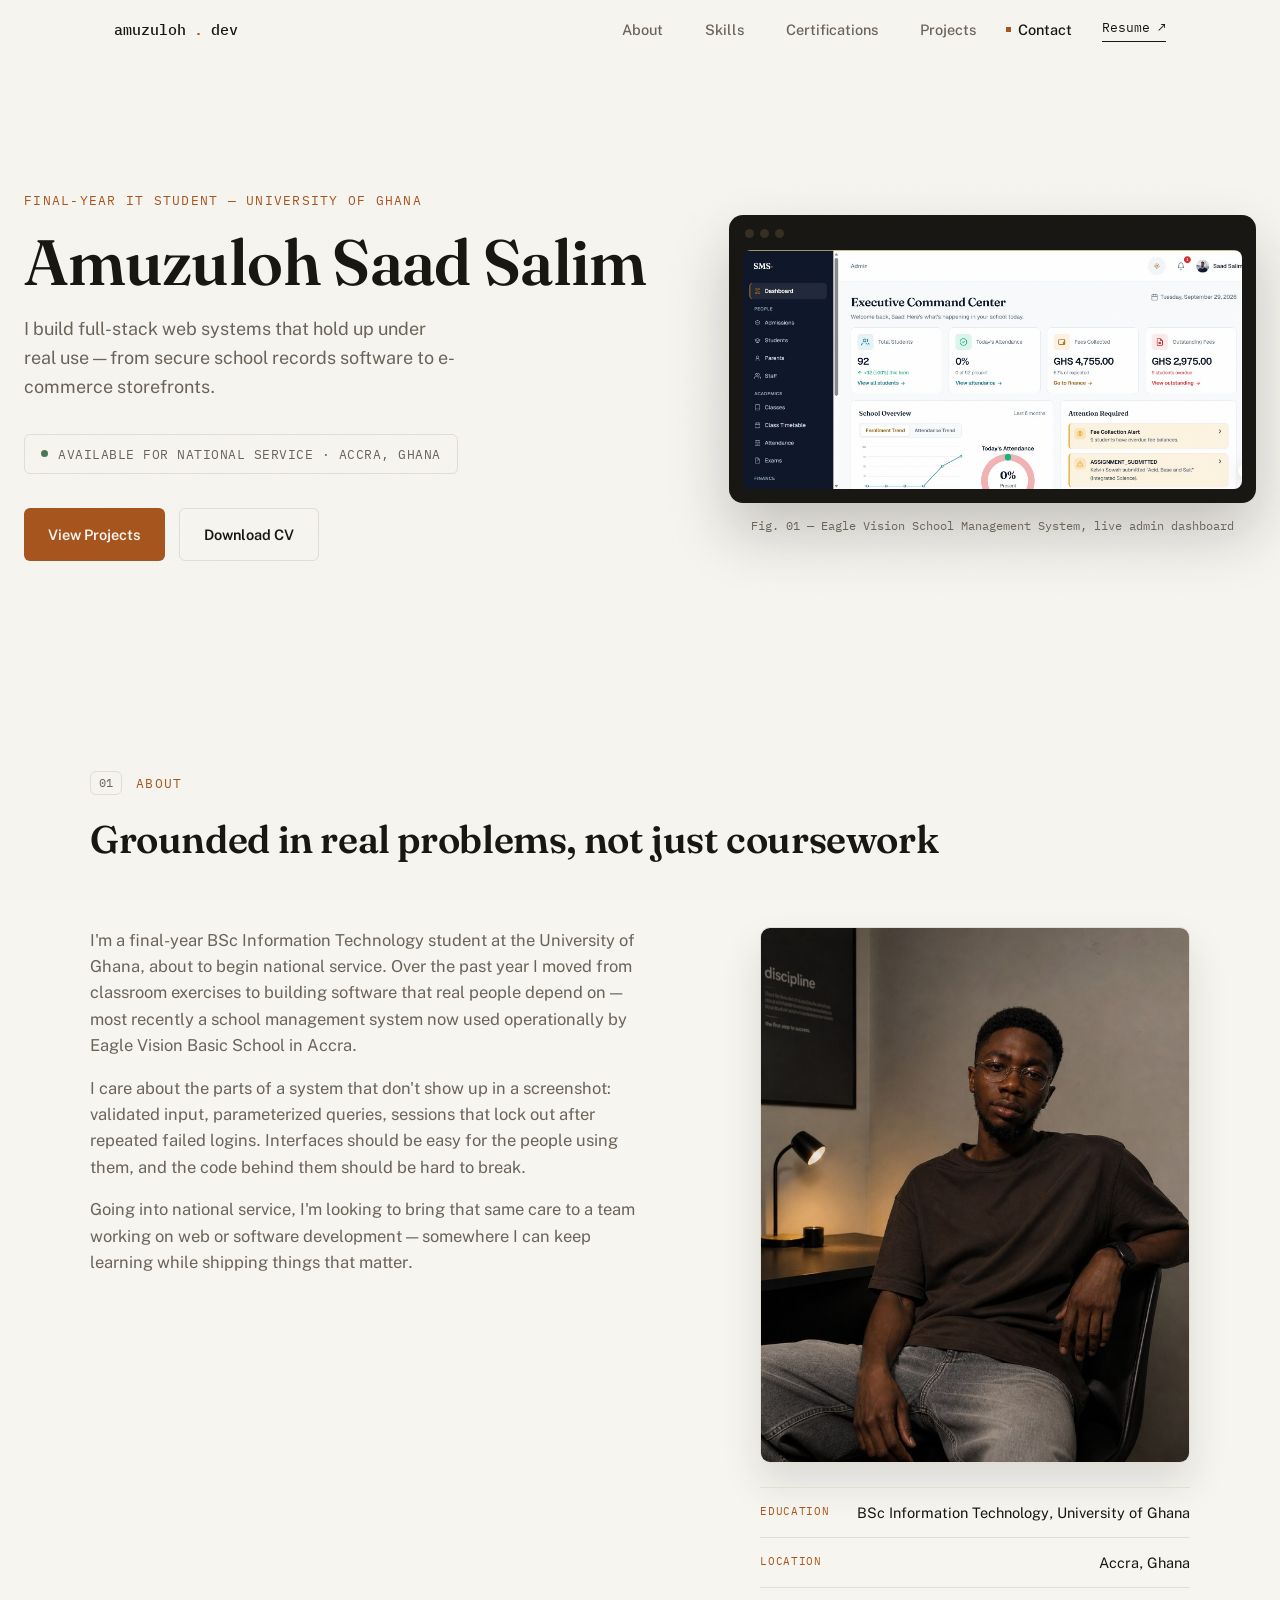
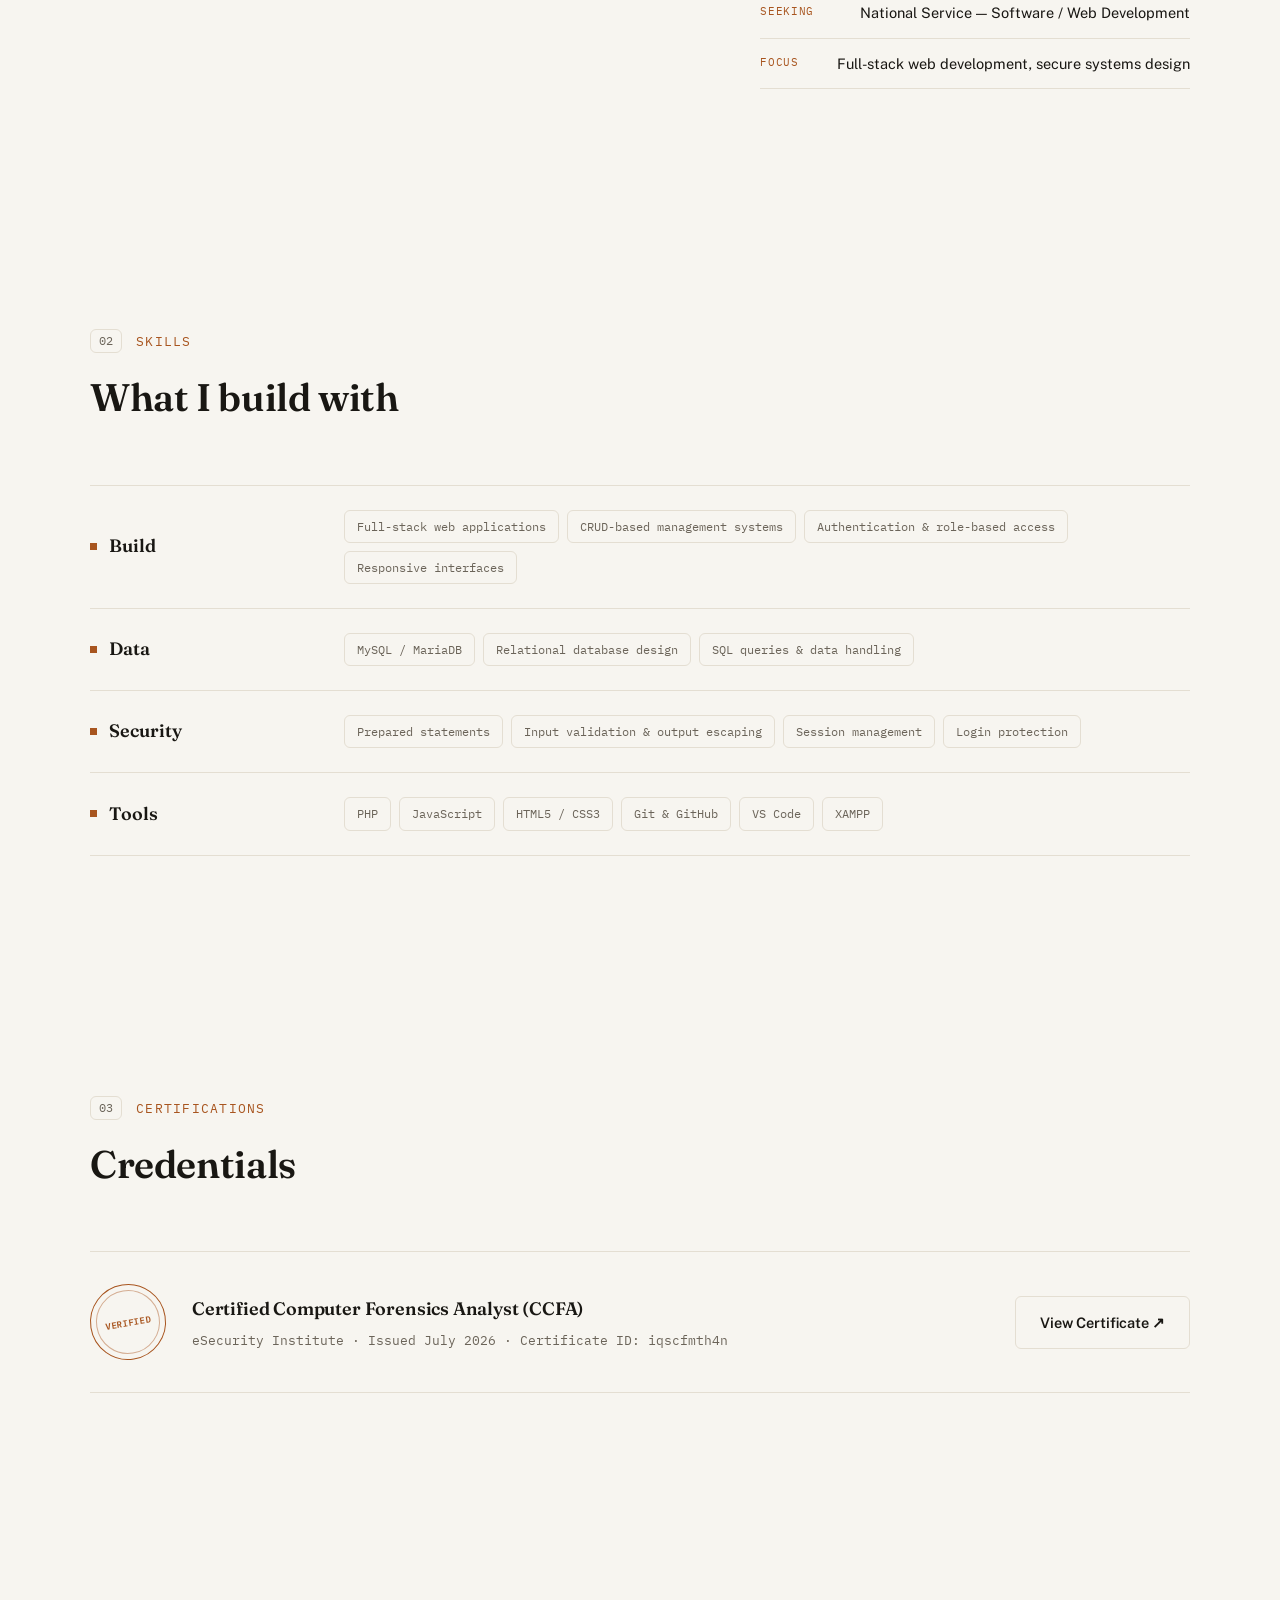
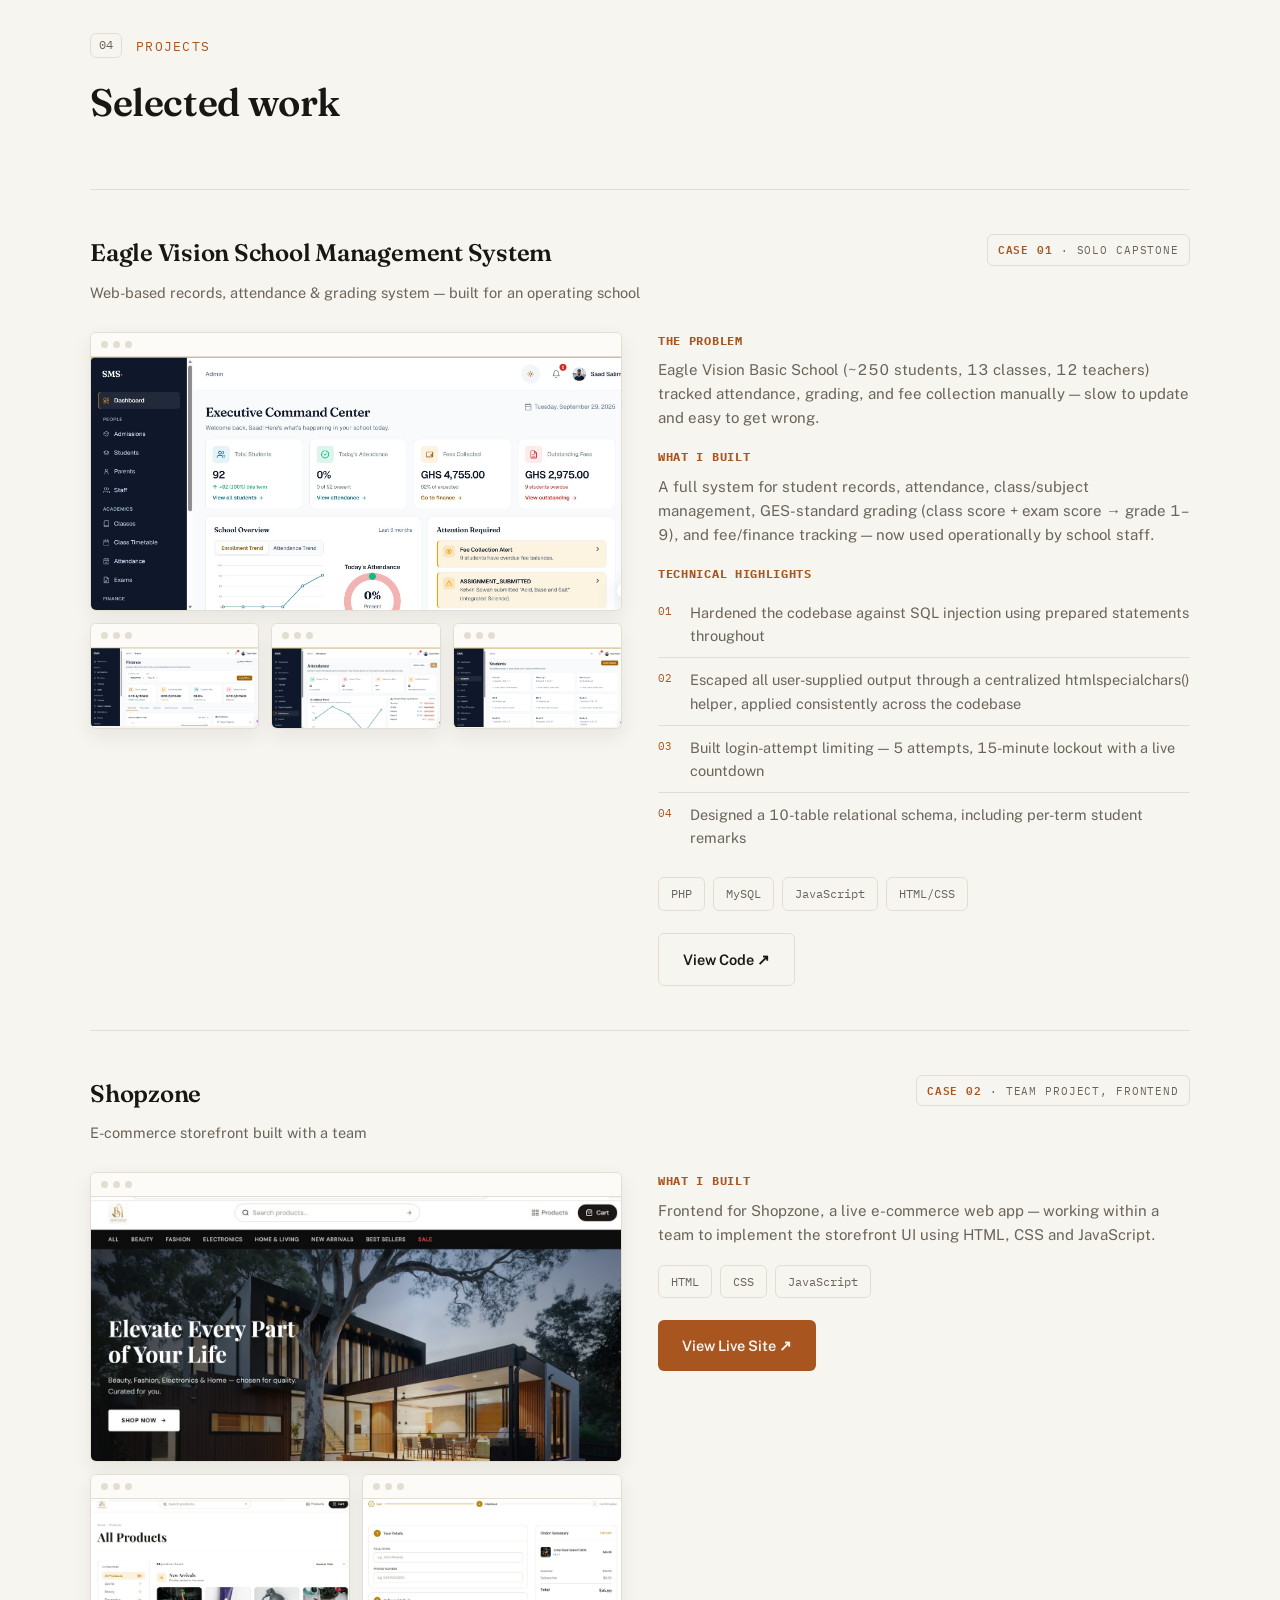
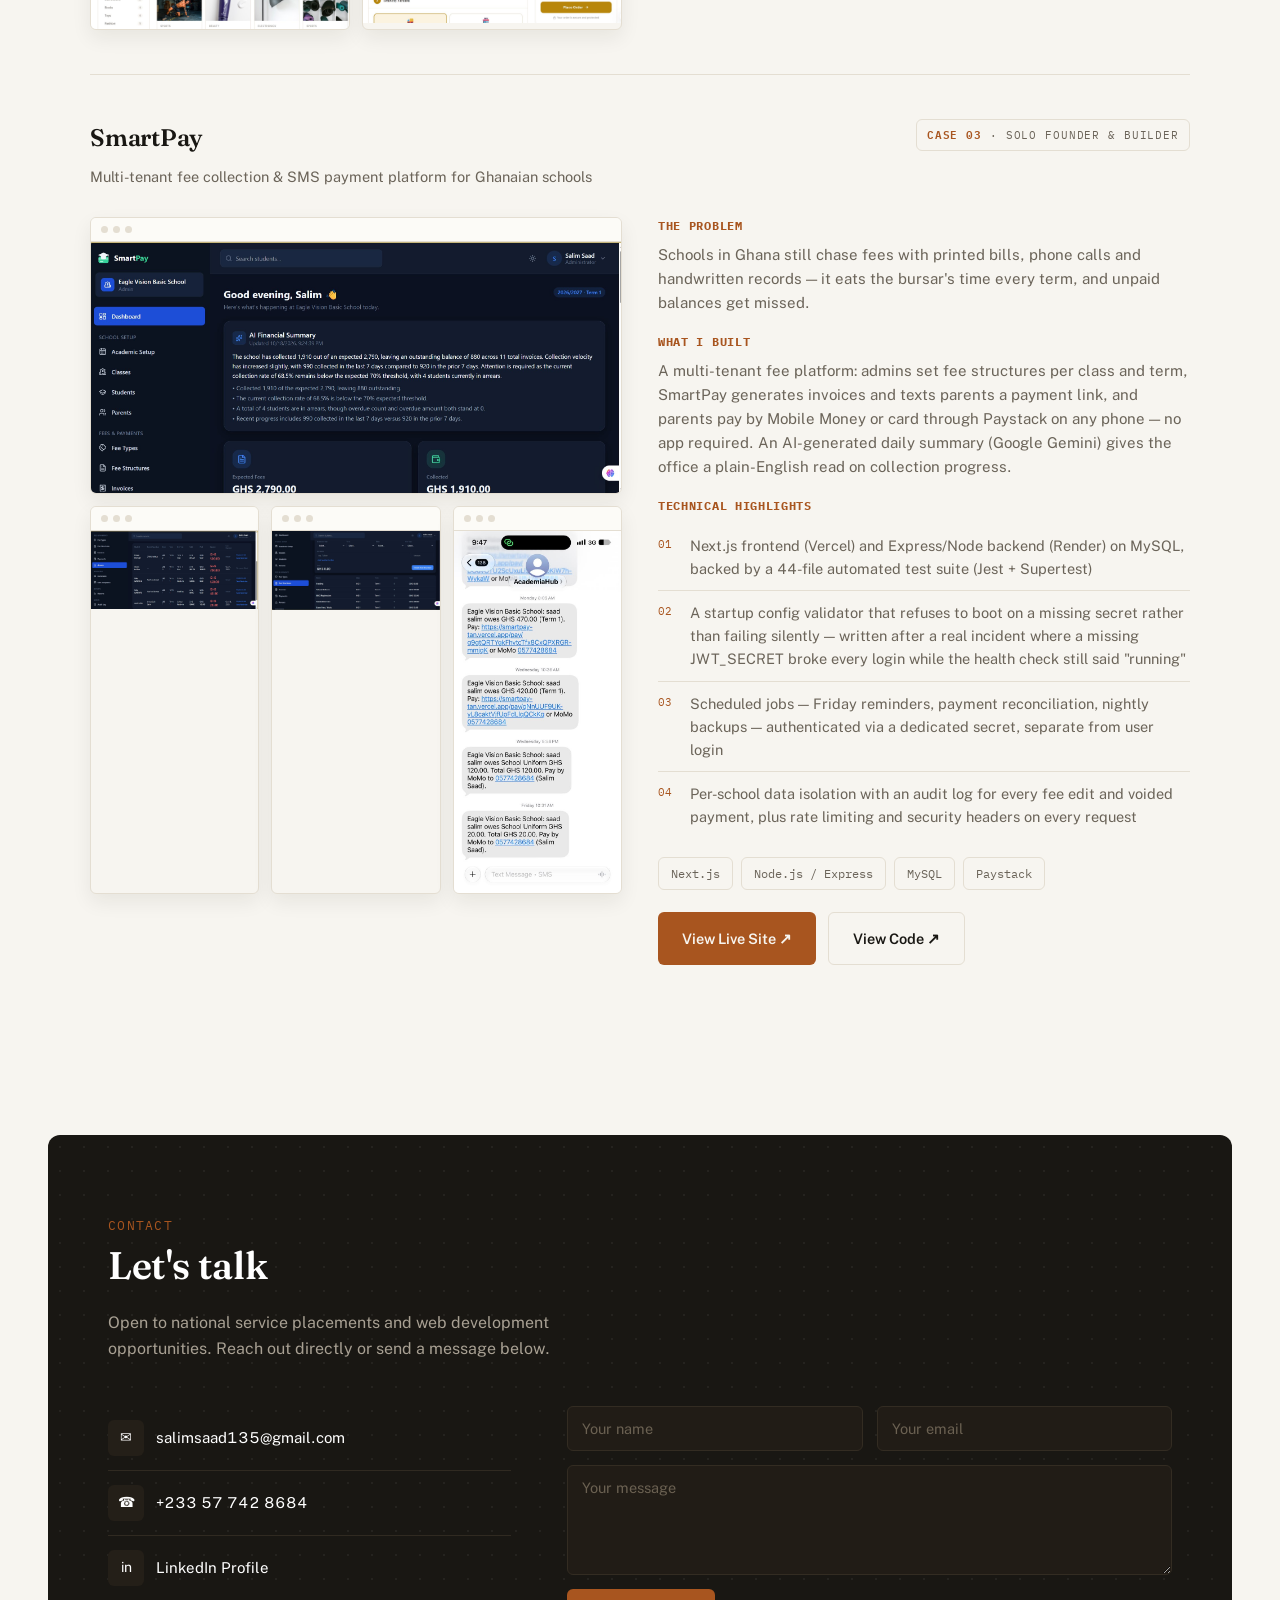
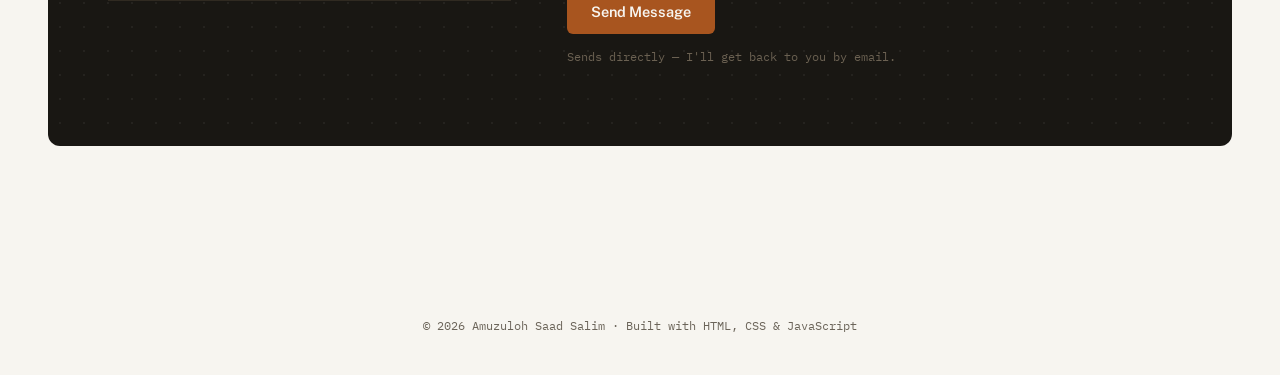
==== index.html @ 41895a4f "Add SmartPay as Case 03 A third case study for the multi-tenant school fee/SMS payment platform. Eve" ====
<!DOCTYPE html>
<html lang="en">
<head>
<!--
  CAREER STATUS COPY — search this file for "UPDATE-STATUS" (7 spots)
  to find everywhere that needs to change when:
    - A National Service placement is secured (update "Seeking" + status bar)
    - You graduate (replace "Final-Year IT Student" with current status)
  Each marked line is plain text, not templated — this is a flat static
  HTML file with no build step, so updates are a manual find-and-replace.
-->
<meta charset="UTF-8">
<meta name="viewport" content="width=device-width, initial-scale=1.0">
<title>Amuzuloh Saad Salim — Web Developer</title>
<!-- UPDATE-STATUS 1/7 -->
<meta name="description" content="Portfolio of Amuzuloh Saad Salim, final-year BSc Information Technology student at the University of Ghana. Full-stack developer specializing in secure, practical web systems.">

<meta property="og:type" content="website">
<meta property="og:title" content="Amuzuloh Saad Salim — Web Developer">
<!-- UPDATE-STATUS 2/7 -->
<meta property="og:description" content="Portfolio of Amuzuloh Saad Salim, final-year BSc Information Technology student at the University of Ghana. Full-stack developer specializing in secure, practical web systems.">
<meta property="og:image" content="assets/sms_dashboard.jpg">
<meta name="twitter:card" content="summary_large_image">
<meta name="twitter:title" content="Amuzuloh Saad Salim — Web Developer">
<!-- UPDATE-STATUS 3/7 -->
<meta name="twitter:description" content="Portfolio of Amuzuloh Saad Salim, final-year BSc Information Technology student at the University of Ghana.">
<meta name="twitter:image" content="assets/sms_dashboard.jpg">

<link rel="icon" type="image/svg+xml" href="data:image/svg+xml,%3Csvg xmlns='http://www.w3.org/2000/svg' viewBox='0 0 64 64'%3E%3Crect width='64' height='64' rx='14' fill='%23191713'/%3E%3Ctext x='32' y='43' font-family='Georgia,serif' font-size='30' fill='%23A8551F' text-anchor='middle'%3EA%3C/text%3E%3C/svg%3E">

<link rel="preconnect" href="https://fonts.googleapis.com">
<link rel="preconnect" href="https://fonts.gstatic.com" crossorigin>
<link href="https://fonts.googleapis.com/css2?family=Fraunces:opsz,wght@9..144,400;9..144,500;9..144,600;9..144,700&family=Public+Sans:wght@400;500;600;700&family=IBM+Plex+Mono:wght@400;500;600&display=swap" rel="stylesheet">
<style>
  :root{
    --ink:#191713;
    --ink-soft:#6B6459;
    --paper:#F7F5F0;
    --paper-raised:#FCFBF7;
    --line:#E4DED2;
    --accent:#A8551F;
    --accent-rgb:168,85,31;
    --accent-tint:#F1E4D6;
    --status:#4A7856;
    --status-rgb:74,120,86;
    --shadow-rgb:25,23,19;
    --radius:10px;
    --radius-sm:6px;
    --ease:cubic-bezier(0.16, 1, 0.3, 1);
    --display: 'Fraunces', serif;
    --body: 'Public Sans', sans-serif;
    --mono: 'IBM Plex Mono', monospace;
  }

  *{box-sizing:border-box; margin:0; padding:0;}
  html{scroll-behavior:smooth;}
  body{
    font-family:var(--body);
    color:var(--ink);
    background:var(--paper);
    line-height:1.6;
    -webkit-font-smoothing:antialiased;
    position:relative;
    font-variant-numeric:tabular-nums;
  }
  body::before{
    content:"";
    position:fixed; inset:0; z-index:2000; pointer-events:none;
    opacity:0.035; mix-blend-mode:multiply;
    background-image:url("data:image/svg+xml,%3Csvg xmlns='http://www.w3.org/2000/svg' width='120' height='120'%3E%3Cfilter id='n'%3E%3CfeTurbulence type='fractalNoise' baseFrequency='0.9' numOctaves='2' stitchTiles='stitch'/%3E%3C/filter%3E%3Crect width='100%25' height='100%25' filter='url(%23n)'/%3E%3C/svg%3E");
  }
  a{color:inherit; text-decoration:none;}
  img{max-width:100%; display:block;}
  ul{list-style:none;}
  section{padding:110px 24px 130px;}
  #contact{padding-top:40px;}
  .wrap{max-width:1100px; margin:0 auto;}

  .sr-only{
    position:absolute; width:1px; height:1px; padding:0; margin:-1px;
    overflow:hidden; clip:rect(0,0,0,0); white-space:nowrap; border:0;
  }

  .skip-link{
    position:fixed; top:-60px; left:16px; z-index:3000;
    background:var(--ink); color:var(--paper); padding:10px 16px; border-radius:var(--radius-sm);
    font-family:var(--mono); font-size:13px; transition:top .25s var(--ease);
  }
  .skip-link:focus{ top:16px; }

  .scroll-progress{
    position:fixed; top:0; left:0; height:2px; width:0%;
    background:var(--accent);
    z-index:1000; transition:width .1s linear;
  }
  .eyebrow{
    font-family:var(--mono);
    font-size:12.5px;
    letter-spacing:0.1em;
    text-transform:uppercase;
    color:var(--accent);
    display:flex;
    align-items:center;
    gap:8px;
  }
  h1,h2,h3{font-family:var(--display); font-weight:600; letter-spacing:-0.01em;}
  :focus-visible{outline:2px solid var(--accent); outline-offset:3px;}

  /* NAV */
  header{
    position:fixed; top:0; left:0; right:0; z-index:100;
    background:rgba(247,245,240,0.86);
    backdrop-filter:blur(10px);
    border-bottom:1px solid transparent;
    transition:border-color .3s var(--ease), box-shadow .3s var(--ease);
  }
  header.scrolled{ border-bottom-color:var(--line); box-shadow:0 1px 0 rgba(var(--shadow-rgb),0.03); }
  nav{
    max-width:1100px; margin:0 auto; padding:18px 24px;
    display:flex; align-items:center; justify-content:space-between;
  }
  .logo{
    font-family:var(--mono); font-weight:500; font-size:15px;
    display:flex; align-items:center; gap:8px;
  }
  .logo span{color:var(--accent);}
  .nav-links{display:flex; gap:30px; align-items:center;}
  .nav-links a:not(.nav-cv){
    position:relative;
    display:inline-flex; align-items:center; gap:7px;
    font-size:14.5px; color:var(--ink-soft); font-weight:500;
    transition:color .25s var(--ease);
  }
  .nav-links a:not(.nav-cv)::before{
    content:""; width:5px; height:5px; flex-shrink:0;
    background:var(--accent);
    opacity:0; transform:scale(.4);
    transition:opacity .25s var(--ease), transform .25s var(--ease);
  }
  .nav-links a:not(.nav-cv):hover{color:var(--ink);}
  .nav-links a.active{ color:var(--ink); }
  .nav-links a.active::before{ opacity:1; transform:scale(1); }
  .nav-cv{
    font-family:var(--mono); font-size:13px; color:var(--ink);
    display:inline-flex; align-items:center; gap:6px;
    border-bottom:1px solid var(--ink); padding-bottom:2px;
    transition:color .25s var(--ease), border-color .25s var(--ease), transform .25s var(--ease);
  }
  .nav-cv:hover{ color:var(--accent); border-color:var(--accent); transform:translateX(2px); }
  .nav-toggle{display:none; flex-direction:column; gap:5px; background:none; border:none; cursor:pointer; padding:4px;}
  .nav-toggle span{width:22px; height:2px; background:var(--ink); display:block; transition:transform .3s var(--ease), opacity .3s var(--ease);}
  .nav-toggle.open span:nth-child(1){ transform:translateY(7px) rotate(45deg); }
  .nav-toggle.open span:nth-child(2){ opacity:0; }
  .nav-toggle.open span:nth-child(3){ transform:translateY(-7px) rotate(-45deg); }

  /* HERO */
  .hero{
    padding:190px 24px 100px;
    display:grid; grid-template-columns:1.1fr 0.9fr; gap:60px; align-items:center;
    position:relative;
  }
  .hero h1{
    font-size:clamp(2.6rem, 5vw, 4rem);
    line-height:1.05;
    margin:18px 0 20px;
    text-wrap:balance;
  }
  .hero .tagline{
    font-size:18px; color:var(--ink-soft); max-width:480px; margin-bottom:32px;
    text-wrap:pretty;
  }
  .status-bar{
    font-family:var(--mono); font-size:12.5px; text-transform:uppercase; letter-spacing:0.04em;
    display:inline-flex; align-items:center; gap:10px;
    color:var(--ink-soft);
    background:transparent;
    border:1px solid var(--line);
    padding:9px 16px; border-radius:var(--radius-sm);
    margin-bottom:34px;
    transition:border-color .3s var(--ease);
  }
  .status-bar:hover{ border-color:var(--status); }
  .dot{
    width:7px; height:7px; border-radius:50%; background:var(--status);
    box-shadow:0 0 0 0 rgba(var(--status-rgb),0.5);
    animation:pulse 2s infinite;
  }
  @keyframes pulse{
    0%{box-shadow:0 0 0 0 rgba(var(--status-rgb),0.45);}
    70%{box-shadow:0 0 0 8px rgba(var(--status-rgb),0);}
    100%{box-shadow:0 0 0 0 rgba(var(--status-rgb),0);}
  }
  .cta-row{display:flex; gap:14px; flex-wrap:wrap;}
  .btn{
    font-family:var(--body); font-weight:600; font-size:14.5px;
    padding:14px 24px; border-radius:var(--radius-sm); display:inline-flex; align-items:center; gap:8px;
    transition:transform .3s var(--ease), box-shadow .3s var(--ease), background .3s var(--ease), border-color .3s var(--ease), color .3s var(--ease);
    cursor:pointer; border:none;
    position:relative; overflow:hidden;
  }
  .btn::before{
    content:""; position:absolute; inset:0; border-radius:inherit;
    background:linear-gradient(115deg, transparent 30%, rgba(255,255,255,0.16) 50%, transparent 70%);
    transform:translateX(-120%); transition:transform .6s var(--ease);
    pointer-events:none;
  }
  .btn:hover::before{ transform:translateX(120%); }
  .btn:active{ transform:translateY(0) scale(0.97) !important; }
  .btn-primary{ background:var(--accent); color:var(--paper); }
  .btn-primary:hover{ transform:translateY(-2px); box-shadow:0 14px 28px rgba(var(--accent-rgb),0.28); }
  .btn-ghost{ background:transparent; color:var(--ink); border:1px solid var(--line); }
  .btn-ghost:hover{ transform:translateY(-2px); border-color:var(--ink); box-shadow:0 10px 22px rgba(var(--shadow-rgb),0.10); }

  /* Dashboard mockup (signature element) */
  .mock-card{
    background:var(--ink); border-radius:14px; padding:14px;
    box-shadow:0 30px 60px rgba(var(--shadow-rgb),0.22);
    transition:transform .5s var(--ease), box-shadow .5s var(--ease);
  }
  .mock-card:hover{ transform:translateY(-4px); box-shadow:0 40px 70px rgba(var(--shadow-rgb),0.28); }
  .mock-topbar{ display:flex; gap:6px; margin-bottom:12px; padding-left:2px; }
  .mock-dot{ width:9px; height:9px; border-radius:50%; background:#372E24; }
  .hero-shot{ border-radius:8px; width:100%; display:block; }
  .mock-body{ display:grid; grid-template-columns:70px 1fr; gap:12px; }
  .mock-side{ background:#231E18; border-radius:8px; padding:10px 8px; display:flex; flex-direction:column; gap:10px; }
  .mock-side .bar{ height:6px; border-radius:4px; background:#332B22; }
  .mock-side .bar.active{ background:var(--accent); }
  .mock-main{ display:flex; flex-direction:column; gap:8px; }
  .mock-row{
    background:#231E18; border-radius:6px; padding:10px 12px;
    display:flex; justify-content:space-between; align-items:center;
  }
  .mock-row .label{ height:6px; width:60%; background:#332B22; border-radius:4px; }
  .mock-row .grade{
    font-family:var(--mono); font-size:11px; color:var(--status); font-weight:500;
  }
  .mock-stats{ display:grid; grid-template-columns:1fr 1fr 1fr; gap:8px; margin-top:8px; }
  .mock-stat{ background:#231E18; border-radius:6px; padding:10px; }
  .mock-stat .num{ font-family:var(--mono); color:#fff; font-size:15px; font-weight:500; }
  .mock-stat .cap{ font-family:var(--mono); color:#6B6152; font-size:9.5px; margin-top:2px; }
  .mock-caption{
    font-family:var(--mono); font-size:11.5px; color:var(--ink-soft);
    text-align:center; margin-top:14px;
  }

  /* SECTION HEADERS */
  .sec-head{ margin-bottom:56px; }
  .sec-tag{ display:flex; align-items:center; gap:14px; margin-bottom:14px; }
  .sec-num{
    font-family:var(--mono); font-size:11.5px; color:var(--ink-soft);
    border:1px solid var(--line); border-radius:var(--radius-sm); padding:2px 8px;
  }
  .sec-head h2{ font-size:clamp(1.8rem,3vw,2.4rem); }

  /* ABOUT */
  .about-grid{ display:grid; grid-template-columns:1.3fr 0.9fr; gap:50px; }
  .about-grid p{ color:var(--ink-soft); font-size:16.5px; margin-bottom:16px; max-width:560px; }
  .about-photo{
    border-radius:var(--radius); overflow:hidden; margin-bottom:24px;
    border:1px solid var(--line); box-shadow:0 20px 40px rgba(var(--shadow-rgb),0.12);
    transition:box-shadow .4s var(--ease);
  }
  .about-photo:hover{ box-shadow:0 26px 52px rgba(var(--shadow-rgb),0.16); }
  .about-photo img{ width:100%; aspect-ratio:4/5; object-fit:cover; display:block; transition:transform .6s var(--ease); }
  .about-photo:hover img{ transform:scale(1.04); }
  .facts{ border-top:1px solid var(--line); --spot-color:rgba(var(--accent-rgb),0.35); }
  .fact{ display:flex; justify-content:space-between; gap:14px; padding:13px 0; border-bottom:1px solid var(--line); transition:padding-left .3s var(--ease); }
  .fact:hover{ padding-left:6px; }
  .fact-label{ font-family:var(--mono); font-size:11px; color:var(--accent); text-transform:uppercase; letter-spacing:.06em; flex-shrink:0; padding-top:2px;}
  .fact-value{ font-size:14.5px; color:var(--ink); text-align:right; }

  /* Spotlight hover glow (used on select surfaces) */
  .spotlight{ position:relative; isolation:isolate; --spot-color:rgba(var(--accent-rgb),0.4); }
  .spotlight::before{
    content:""; position:absolute; inset:0; border-radius:inherit; z-index:-1;
    padding:1px; opacity:0; transition:opacity .35s var(--ease);
    background:radial-gradient(220px circle at var(--mx,50%) var(--my,50%), var(--spot-color), transparent 70%);
    -webkit-mask:linear-gradient(#fff 0 0) content-box, linear-gradient(#fff 0 0);
    mask:linear-gradient(#fff 0 0) content-box, linear-gradient(#fff 0 0);
    -webkit-mask-composite:xor; mask-composite:exclude;
    pointer-events:none;
  }
  .spotlight:hover::before{ opacity:1; }

  /* SKILLS — ledger rows, not a 3-card grid */
  .ledger{ border-top:1px solid var(--line); }
  .ledger-row{
    display:grid; grid-template-columns:230px 1fr; gap:24px; align-items:center;
    padding:24px 0; border-bottom:1px solid var(--line);
  }
  .ledger-label{ font-family:var(--display); font-size:18px; font-weight:600; display:flex; align-items:center; gap:12px; }
  .ledger-mark{ width:7px; height:7px; background:var(--accent); flex-shrink:0; }
  .chip-row{ display:flex; flex-wrap:wrap; gap:8px; }
  .chip{
    font-family:var(--mono); font-size:12px; color:var(--ink-soft);
    border:1px solid var(--line); background:transparent;
    padding:6px 12px; border-radius:var(--radius-sm);
    transition:border-color .25s var(--ease), color .25s var(--ease);
  }
  .chip:hover{ border-color:var(--accent); color:var(--ink); }

  /* CERTIFICATIONS — stamped credential */
  .cert-card{
    border-top:1px solid var(--line); border-bottom:1px solid var(--line);
    padding:32px 0;
    display:flex; align-items:center; gap:26px; flex-wrap:wrap;
  }
  .stamp{
    width:76px; height:76px; border-radius:50%; flex-shrink:0;
    border:1.5px solid var(--accent); position:relative;
    display:flex; align-items:center; justify-content:center; text-align:center;
    transform:rotate(-9deg);
    transition:transform .4s var(--ease);
  }
  .cert-card:hover .stamp{ transform:rotate(-3deg) scale(1.04); }
  .stamp::before{ content:""; position:absolute; inset:5px; border:1px solid var(--accent); border-radius:50%; opacity:.45; }
  .stamp span{
    font-family:var(--mono); font-size:9px; font-weight:600; letter-spacing:.08em;
    text-transform:uppercase; color:var(--accent);
  }
  .cert-body{ flex:1; min-width:220px; }
  .cert-body h3{ font-size:18px; margin-bottom:6px; font-weight:600; }
  .cert-meta{ font-family:var(--mono); font-size:12.5px; color:var(--ink-soft); }

  /* PROJECTS — numbered case files */
  .project{
    border-top:1px solid var(--line);
    padding-top:44px; margin-top:44px;
  }
  .project:first-of-type{ margin-top:0; }
  .project-head{ display:flex; justify-content:space-between; align-items:flex-start; gap:20px; margin-bottom:28px; flex-wrap:wrap; }
  .case-tag{
    font-family:var(--mono); font-size:11px; text-transform:uppercase; letter-spacing:.08em;
    color:var(--ink-soft); border:1px solid var(--line); padding:5px 10px; border-radius:var(--radius-sm);
    white-space:nowrap;
  }
  .case-tag b{ color:var(--accent); font-weight:600; }
  .project h3{ font-size:24px; margin-bottom:8px; font-weight:600; }
  .project-sub{ color:var(--ink-soft); font-size:14.5px; }
  .project-layout{ display:grid; grid-template-columns:1fr 1fr; gap:36px; align-items:start; }
  .project-block{ margin-bottom:18px; }
  .project-block h4{
    font-family:var(--mono); font-size:11.5px; text-transform:uppercase; color:var(--accent);
    letter-spacing:.06em; margin-bottom:8px;
  }
  .project-block p{ color:var(--ink-soft); font-size:15px; }

  /* Findings log — replaces arrow bullet list */
  .findings{ display:flex; flex-direction:column; counter-reset:finding; }
  .findings li{
    counter-increment:finding;
    display:flex; gap:12px; padding:10px 0; border-bottom:1px solid var(--line);
    font-size:14.5px; color:var(--ink-soft); align-items:flex-start;
    transition:color .25s var(--ease), padding-left .25s var(--ease);
  }
  .findings li:last-child{ border-bottom:none; }
  .findings li::before{
    content:counter(finding, decimal-leading-zero);
    font-family:var(--mono); font-size:11px; color:var(--accent);
    flex-shrink:0; padding-top:2px; width:20px;
  }
  .findings li:hover{ color:var(--ink); padding-left:4px; }
  .project-links{ display:flex; gap:12px; margin-top:22px; flex-wrap:wrap; }

  /* Browser mockup frames for screenshots */
  .frame{
    background:var(--paper); border:1px solid var(--line); border-radius:var(--radius-sm); overflow:hidden;
    box-shadow:0 8px 20px rgba(var(--shadow-rgb),0.07);
    transition:box-shadow .35s var(--ease);
    position:relative;
  }
  .frame:hover{ box-shadow:0 14px 30px rgba(var(--shadow-rgb),0.12); }
  .frame-bar{
    background:var(--paper-raised); border-bottom:1px solid var(--line);
    padding:8px 10px; display:flex; gap:5px;
  }
  .frame-bar span{ width:7px; height:7px; border-radius:50%; background:var(--line); }
  .frame img{ width:100%; display:block; transition:transform .5s var(--ease); }
  .frame:hover img{ transform:scale(1.05); }
  .shot-gallery{ display:flex; flex-direction:column; gap:12px; }
  .shot-grid{ display:grid; grid-template-columns:repeat(3,1fr); gap:12px; }
  .shot-grid-2{ grid-template-columns:repeat(2,1fr); }

  /* CONTACT */
  .contact-sec{
    background:var(--ink); color:#fff; border-radius:12px; margin:0 24px; padding:80px 60px;
    position:relative; overflow:hidden;
  }
  .contact-sec::before{
    content:""; position:absolute; inset:0;
    background-image:radial-gradient(rgba(255,255,255,0.05) 1px, transparent 1px);
    background-size:24px 24px;
    pointer-events:none;
  }
  .contact-sec .wrap{ padding:0; position:relative; z-index:1; }
  .contact-sec .eyebrow{ color:var(--accent); }
  .contact-sec h2{ color:#fff; font-size:clamp(1.8rem,3vw,2.4rem); margin-bottom:14px; }
  .contact-sec .lead{ color:#A8A093; font-size:16px; max-width:480px; margin-bottom:44px; }
  .contact-grid{ display:grid; grid-template-columns:0.8fr 1.2fr; gap:56px; }
  .contact-list a{
    display:flex; align-items:center; gap:12px; padding:14px 0; border-bottom:1px solid #302A21;
    font-size:15px; transition:color .3s var(--ease), padding-left .3s var(--ease);
  }
  .contact-list a:hover{ color:var(--accent); padding-left:6px; }
  .contact-icon{
    width:36px; height:36px; border-radius:var(--radius-sm); background:#241F18;
    display:flex; align-items:center; justify-content:center; flex-shrink:0;
    font-size:14px;
    transition:transform .3s var(--ease), background .3s var(--ease), color .3s var(--ease);
  }
  .contact-list a:hover .contact-icon{ transform:scale(1.06); background:var(--accent); color:var(--paper); }
  form{ display:flex; flex-direction:column; gap:14px; }
  .form-row{ display:flex; gap:14px; }
  input, textarea{
    background:#211C16; border:1px solid #332C22; color:#fff; border-radius:var(--radius-sm);
    padding:13px 14px; font-family:var(--body); font-size:14.5px; width:100%;
    transition:border-color .25s var(--ease), box-shadow .25s var(--ease);
  }
  input::placeholder, textarea::placeholder{ color:#6B6152; }
  input:focus, textarea:focus{ outline:none; border-color:var(--accent); box-shadow:0 0 0 3px rgba(var(--accent-rgb),0.22); }
  textarea{ resize:vertical; min-height:110px; }
  .form-submit{
    background:var(--accent); color:var(--paper); border:none; font-weight:600;
    padding:14px 24px; border-radius:var(--radius-sm); cursor:pointer; font-family:var(--body); font-size:14.5px;
    align-self:flex-start; transition:transform .3s var(--ease), box-shadow .3s var(--ease);
  }
  .form-submit:hover{ transform:translateY(-2px); box-shadow:0 12px 24px rgba(var(--accent-rgb),0.32); }
  .form-submit:active{ transform:translateY(0) scale(0.97); }
  .form-note{ font-family:var(--mono); font-size:11.5px; color:#6B6152; }

  footer{
    padding:40px 24px; text-align:center;
    font-family:var(--mono); font-size:12px; color:var(--ink-soft);
  }

  .reveal{ opacity:0; transform:translateY(18px); transition:opacity .7s var(--ease), transform .7s var(--ease); }
  .reveal.in{ opacity:1; transform:translateY(0); }
  .ledger.reveal.in .ledger-row,
  .contact-sec.reveal.in .contact-list a{ animation:fadeUp .6s var(--ease) backwards; }
  .ledger .ledger-row:nth-child(1),
  .contact-list a:nth-child(1){ animation-delay:.05s; }
  .ledger .ledger-row:nth-child(2),
  .contact-list a:nth-child(2){ animation-delay:.15s; }
  .ledger .ledger-row:nth-child(3),
  .contact-list a:nth-child(3){ animation-delay:.25s; }
  @keyframes fadeUp{
    from{ opacity:0; transform:translateY(14px); }
    to{ opacity:1; transform:translateY(0); }
  }

  @media (prefers-reduced-motion: reduce){
    html{ scroll-behavior:auto; }
    .reveal{ opacity:1; transform:none; transition:none; }
    .dot{ animation:none; }
    .ledger.reveal.in .ledger-row, .contact-sec.reveal.in .contact-list a{ animation:none; }
    .nav-links.open a{ opacity:1; animation:none; }
    .btn::before{ display:none; }
    *{ scroll-behavior:auto !important; }
  }

  @media (max-width:860px){
    .hero{ grid-template-columns:1fr; padding-top:150px; }
    .about-grid, .contact-grid, .project-layout{ grid-template-columns:1fr; }
    .ledger-row{ grid-template-columns:1fr; gap:12px; }
    .nav-links{
      position:fixed; top:64px; left:0; right:0; background:var(--paper-raised);
      flex-direction:column; align-items:flex-start; padding:20px 24px; gap:0;
      border-bottom:1px solid var(--line); transform:translateY(-130%); transition:transform .35s var(--ease);
    }
    .nav-links.open{ transform:translateY(0); }
    .nav-links a{ padding:12px 0; width:100%; border-bottom:1px solid var(--line); }
    .nav-links.open a{ opacity:0; animation:fadeUp .4s var(--ease) forwards; }
    .nav-links.open a:nth-child(1){ animation-delay:.05s; }
    .nav-links.open a:nth-child(2){ animation-delay:.1s; }
    .nav-links.open a:nth-child(3){ animation-delay:.15s; }
    .nav-links.open a:nth-child(4){ animation-delay:.2s; }
    .nav-links.open a:nth-child(5){ animation-delay:.25s; }
    .nav-links.open a:nth-child(6){ animation-delay:.3s; }
    .nav-toggle{ display:flex; }
    .contact-sec{ padding:50px 24px; margin:0 12px; }
    .form-row{ flex-direction:column; }
    .fact{ flex-direction:column; gap:4px; }
    .fact-value{ text-align:left; }
    section{ padding:80px 20px; }
    #contact{ padding-top:24px; }
    .shot-grid{ grid-template-columns:repeat(2,1fr); }
  }

  @media (max-width:480px){
    .shot-grid, .shot-grid-2{ grid-template-columns:1fr; }
  }
</style>
</head>
<body>

<a href="#top" class="skip-link">Skip to content</a>
<div class="scroll-progress" id="scrollProgress"></div>

<header id="siteHeader">
  <nav>
    <a href="#top" class="logo">amuzuloh<span>.</span>dev</a>
    <button class="nav-toggle" id="navToggle" aria-label="Toggle menu" aria-expanded="false">
      <span></span><span></span><span></span>
    </button>
    <div class="nav-links" id="navLinks">
      <a href="#about">About</a>
      <a href="#skills">Skills</a>
      <a href="#certifications">Certifications</a>
      <a href="#projects">Projects</a>
      <a href="#contact">Contact</a>
      <a href="assets/Amuzuloh_Saad_Salim_CV.pdf" class="nav-cv" id="cvBtn" target="_blank" rel="noopener">Resume ↗</a>
    </div>
  </nav>
</header>

<main id="top">

  <!-- HERO -->
  <section class="hero">
    <div class="reveal in">
      <!-- UPDATE-STATUS 4/7 -->
      <p class="eyebrow">Final-Year IT Student — University of Ghana</p>
      <h1>Amuzuloh Saad Salim</h1>
      <p class="tagline">I build full-stack web systems that hold up under real use — from secure school records software to e-commerce storefronts.</p>
      <!-- UPDATE-STATUS 5/7 -->
      <div class="status-bar">
        <span class="dot"></span>
        Available for National Service · Accra, Ghana
      </div>
      <div class="cta-row">
        <a href="#projects" class="btn btn-primary">View Projects</a>
        <a href="assets/Amuzuloh_Saad_Salim_CV.pdf" class="btn btn-ghost" target="_blank" rel="noopener">Download CV</a>
      </div>
    </div>

    <div class="reveal in">
      <div class="mock-card">
        <div class="mock-topbar">
          <span class="mock-dot"></span><span class="mock-dot"></span><span class="mock-dot"></span>
        </div>
        <img src="assets/sms_dashboard.jpg" alt="Eagle Vision School Management System dashboard" class="hero-shot">
      </div>
      <p class="mock-caption">Fig. 01 — Eagle Vision School Management System, live admin dashboard</p>
    </div>
  </section>

  <!-- ABOUT -->
  <section id="about">
    <div class="wrap">
      <div class="sec-head reveal">
        <div class="sec-tag"><span class="sec-num">01</span><p class="eyebrow">About</p></div>
        <h2>Grounded in real problems, not just coursework</h2>
      </div>
      <div class="about-grid reveal">
        <div>
          <!-- UPDATE-STATUS 6/7: both paragraphs below reference academic/NSS status -->
          <p>I'm a final-year BSc Information Technology student at the University of Ghana, about to begin national service. Over the past year I moved from classroom exercises to building software that real people depend on — most recently a school management system now used operationally by Eagle Vision Basic School in Accra.</p>
          <p>I care about the parts of a system that don't show up in a screenshot: validated input, parameterized queries, sessions that lock out after repeated failed logins. Interfaces should be easy for the people using them, and the code behind them should be hard to break.</p>
          <p>Going into national service, I'm looking to bring that same care to a team working on web or software development — somewhere I can keep learning while shipping things that matter.</p>
        </div>
        <div>
          <div class="about-photo">
            <img src="assets/photo.jpg" alt="Amuzuloh Saad Salim">
          </div>
          <div class="facts spotlight">
            <div class="fact"><span class="fact-label">Education</span><span class="fact-value">BSc Information Technology, University of Ghana</span></div>
            <div class="fact"><span class="fact-label">Location</span><span class="fact-value">Accra, Ghana</span></div>
            <!-- UPDATE-STATUS 7/7 -->
            <div class="fact"><span class="fact-label">Seeking</span><span class="fact-value">National Service — Software / Web Development</span></div>
            <div class="fact"><span class="fact-label">Focus</span><span class="fact-value">Full-stack web development, secure systems design</span></div>
          </div>
        </div>
      </div>
    </div>
  </section>

  <!-- SKILLS -->
  <section id="skills">
    <div class="wrap">
      <div class="sec-head reveal">
        <div class="sec-tag"><span class="sec-num">02</span><p class="eyebrow">Skills</p></div>
        <h2>What I build with</h2>
      </div>
      <div class="ledger reveal">
        <div class="ledger-row">
          <div class="ledger-label"><span class="ledger-mark"></span>Build</div>
          <div class="chip-row">
            <span class="chip">Full-stack web applications</span>
            <span class="chip">CRUD-based management systems</span>
            <span class="chip">Authentication &amp; role-based access</span>
            <span class="chip">Responsive interfaces</span>
          </div>
        </div>
        <div class="ledger-row">
          <div class="ledger-label"><span class="ledger-mark"></span>Data</div>
          <div class="chip-row">
            <span class="chip">MySQL / MariaDB</span>
            <span class="chip">Relational database design</span>
            <span class="chip">SQL queries &amp; data handling</span>
          </div>
        </div>
        <div class="ledger-row">
          <div class="ledger-label"><span class="ledger-mark"></span>Security</div>
          <div class="chip-row">
            <span class="chip">Prepared statements</span>
            <span class="chip">Input validation &amp; output escaping</span>
            <span class="chip">Session management</span>
            <span class="chip">Login protection</span>
          </div>
        </div>
        <div class="ledger-row">
          <div class="ledger-label"><span class="ledger-mark"></span>Tools</div>
          <div class="chip-row">
            <span class="chip">PHP</span>
            <span class="chip">JavaScript</span>
            <span class="chip">HTML5 / CSS3</span>
            <span class="chip">Git &amp; GitHub</span>
            <span class="chip">VS Code</span>
            <span class="chip">XAMPP</span>
          </div>
        </div>
      </div>
    </div>
  </section>

  <!-- CERTIFICATIONS -->
  <section id="certifications">
    <div class="wrap">
      <div class="sec-head reveal">
        <div class="sec-tag"><span class="sec-num">03</span><p class="eyebrow">Certifications</p></div>
        <h2>Credentials</h2>
      </div>
      <div class="cert-card reveal">
        <div class="stamp" aria-hidden="true"><span>Verified</span></div>
        <div class="cert-body">
          <h3>Certified Computer Forensics Analyst (CCFA)</h3>
          <p class="cert-meta">eSecurity Institute · Issued July 2026 · Certificate ID: iqscfmth4n</p>
        </div>
        <a href="assets/CCFA_Certificate.pdf" target="_blank" rel="noopener" class="btn btn-ghost">View Certificate ↗</a>
      </div>
    </div>
  </section>

  <!-- PROJECTS -->
  <section id="projects">
    <div class="wrap">
      <div class="sec-head reveal">
        <div class="sec-tag"><span class="sec-num">04</span><p class="eyebrow">Projects</p></div>
        <h2>Selected work</h2>
      </div>

      <!-- Project 1 -->
      <div class="project reveal">
        <div class="project-head">
          <div>
            <h3>Eagle Vision School Management System</h3>
            <p class="project-sub">Web-based records, attendance &amp; grading system — built for an operating school</p>
          </div>
          <span class="case-tag"><b>Case 01</b> · Solo Capstone</span>
        </div>

        <div class="project-layout">
          <div>
            <div class="shot-gallery">
              <div class="frame shot-main spotlight">
                <div class="frame-bar"><span></span><span></span><span></span></div>
                <img src="assets/sms_dashboard.jpg" alt="Eagle Vision SMS dashboard">
              </div>
              <div class="shot-grid">
                <div class="frame">
                  <div class="frame-bar"><span></span><span></span><span></span></div>
                  <img src="assets/sms_finance.jpg" alt="Eagle Vision SMS finance and fee collection overview">
                </div>
                <div class="frame">
                  <div class="frame-bar"><span></span><span></span><span></span></div>
                  <img src="assets/sms_attendance.jpg" alt="Eagle Vision SMS attendance marking">
                </div>
                <div class="frame">
                  <div class="frame-bar"><span></span><span></span><span></span></div>
                  <img src="assets/sms_students.jpg" alt="Eagle Vision SMS student records">
                </div>
              </div>
            </div>
          </div>

          <div>
            <div class="project-block">
              <h4>The Problem</h4>
              <p>Eagle Vision Basic School (~250 students, 13 classes, 12 teachers) tracked attendance, grading, and fee collection manually — slow to update and easy to get wrong.</p>
            </div>
            <div class="project-block">
              <h4>What I Built</h4>
              <p>A full system for student records, attendance, class/subject management, GES-standard grading (class score + exam score → grade 1–9), and fee/finance tracking — now used operationally by school staff.</p>
            </div>
            <div class="project-block">
              <h4>Technical Highlights</h4>
              <ul class="findings">
                <li>Hardened the codebase against SQL injection using prepared statements throughout</li>
                <li>Escaped all user-supplied output through a centralized htmlspecialchars() helper, applied consistently across the codebase</li>
                <li>Built login-attempt limiting — 5 attempts, 15-minute lockout with a live countdown</li>
                <li>Designed a 10-table relational schema, including per-term student remarks</li>
              </ul>
            </div>
            <div class="chip-row">
              <span class="chip">PHP</span><span class="chip">MySQL</span><span class="chip">JavaScript</span><span class="chip">HTML/CSS</span>
            </div>
            <div class="project-links">
              <a href="https://github.com/salimsaad-dot/school_management_system" target="_blank" rel="noopener" class="btn btn-ghost">View Code ↗</a>
            </div>
          </div>
        </div>
      </div>

      <!-- Project 2 -->
      <div class="project reveal">
        <div class="project-head">
          <div>
            <h3>Shopzone</h3>
            <p class="project-sub">E-commerce storefront built with a team</p>
          </div>
          <span class="case-tag"><b>Case 02</b> · Team Project, Frontend</span>
        </div>

        <div class="project-layout">
          <div>
            <div class="shot-gallery">
              <div class="frame shot-main spotlight">
                <div class="frame-bar"><span></span><span></span><span></span></div>
                <img src="assets/shopzone_home.jpg" alt="Shopzone storefront homepage">
              </div>
              <div class="shot-grid shot-grid-2">
                <div class="frame">
                  <div class="frame-bar"><span></span><span></span><span></span></div>
                  <img src="assets/shopzone_product.jpg" alt="Shopzone product page">
                </div>
                <div class="frame">
                  <div class="frame-bar"><span></span><span></span><span></span></div>
                  <img src="assets/shopzone_checkout.jpg" alt="Shopzone checkout page">
                </div>
              </div>
            </div>
          </div>
          <div>
            <div class="project-block">
              <h4>What I Built</h4>
              <p>Frontend for Shopzone, a live e-commerce web app — working within a team to implement the storefront UI using HTML, CSS and JavaScript.</p>
            </div>
            <div class="chip-row">
              <span class="chip">HTML</span><span class="chip">CSS</span><span class="chip">JavaScript</span>
            </div>
            <div class="project-links">
              <a href="https://baabahanson.com/" target="_blank" rel="noopener" class="btn btn-primary">View Live Site ↗</a>
            </div>
          </div>
        </div>
      </div>

      <!-- Project 3 -->
      <div class="project reveal">
        <div class="project-head">
          <div>
            <h3>SmartPay</h3>
            <p class="project-sub">Multi-tenant fee collection &amp; SMS payment platform for Ghanaian schools</p>
          </div>
          <span class="case-tag"><b>Case 03</b> · Solo Founder &amp; Builder</span>
        </div>

        <div class="project-layout">
          <div>
            <div class="shot-gallery">
              <div class="frame shot-main spotlight">
                <div class="frame-bar"><span></span><span></span><span></span></div>
                <img src="assets/smartpay_dashboard.jpg" alt="SmartPay dashboard with AI-generated financial summary">
              </div>
              <div class="shot-grid">
                <div class="frame">
                  <div class="frame-bar"><span></span><span></span><span></span></div>
                  <img src="assets/smartpay_arrears.jpg" alt="SmartPay arrears list showing student balances and payment status">
                </div>
                <div class="frame">
                  <div class="frame-bar"><span></span><span></span><span></span></div>
                  <img src="assets/smartpay_fees.jpg" alt="SmartPay fee structure builder">
                </div>
                <div class="frame">
                  <div class="frame-bar"><span></span><span></span><span></span></div>
                  <img src="assets/smartpay_reminder.jpg" alt="SMS fee reminder with a payment link and Mobile Money number">
                </div>
              </div>
            </div>
          </div>

          <div>
            <div class="project-block">
              <h4>The Problem</h4>
              <p>Schools in Ghana still chase fees with printed bills, phone calls and handwritten records — it eats the bursar's time every term, and unpaid balances get missed.</p>
            </div>
            <div class="project-block">
              <h4>What I Built</h4>
              <p>A multi-tenant fee platform: admins set fee structures per class and term, SmartPay generates invoices and texts parents a payment link, and parents pay by Mobile Money or card through Paystack on any phone — no app required. An AI-generated daily summary (Google Gemini) gives the office a plain-English read on collection progress.</p>
            </div>
            <div class="project-block">
              <h4>Technical Highlights</h4>
              <ul class="findings">
                <li>Next.js frontend (Vercel) and Express/Node backend (Render) on MySQL, backed by a 44-file automated test suite (Jest + Supertest)</li>
                <li>A startup config validator that refuses to boot on a missing secret rather than failing silently — written after a real incident where a missing JWT_SECRET broke every login while the health check still said "running"</li>
                <li>Scheduled jobs — Friday reminders, payment reconciliation, nightly backups — authenticated via a dedicated secret, separate from user login</li>
                <li>Per-school data isolation with an audit log for every fee edit and voided payment, plus rate limiting and security headers on every request</li>
              </ul>
            </div>
            <div class="chip-row">
              <span class="chip">Next.js</span><span class="chip">Node.js / Express</span><span class="chip">MySQL</span><span class="chip">Paystack</span>
            </div>
            <div class="project-links">
              <a href="https://smartpay-gh.netlify.app" target="_blank" rel="noopener" class="btn btn-primary">View Live Site ↗</a>
              <a href="https://github.com/salimsaad-dot/smartpay" target="_blank" rel="noopener" class="btn btn-ghost">View Code ↗</a>
            </div>
          </div>
        </div>
      </div>

    </div>
  </section>

  <!-- CONTACT -->
  <section id="contact">
    <div class="contact-sec reveal">
      <div class="wrap">
        <p class="eyebrow">Contact</p>
        <h2>Let's talk</h2>
        <p class="lead">Open to national service placements and web development opportunities. Reach out directly or send a message below.</p>
        <div class="contact-grid">
          <div class="contact-list">
            <a href="mailto:salimsaad135@gmail.com">
              <span class="contact-icon">✉</span> salimsaad135@gmail.com
            </a>
            <a href="tel:+233577428684">
              <span class="contact-icon">☎</span> +233 57 742 8684
            </a>
            <a href="https://www.linkedin.com/in/amuzuloh-saad-salim-b36a963a8" target="_blank" rel="noopener">
              <span class="contact-icon">in</span> LinkedIn Profile
            </a>
          </div>
          <form id="contactForm" name="contact" method="POST" data-netlify="true" netlify-honeypot="bot-field">
            <input type="hidden" name="form-name" value="contact">
            <p style="display:none;">
              <label>Don't fill this out if you're human: <input name="bot-field" /></label>
            </p>
            <div class="form-row">
              <div style="flex:1;">
                <label for="cf-name" class="sr-only">Your name</label>
                <input type="text" placeholder="Your name" id="cf-name" name="name" required>
              </div>
              <div style="flex:1;">
                <label for="cf-email" class="sr-only">Your email</label>
                <input type="email" placeholder="Your email" id="cf-email" name="email" required>
              </div>
            </div>
            <label for="cf-message" class="sr-only">Your message</label>
            <textarea placeholder="Your message" id="cf-message" name="message" required></textarea>
            <button type="submit" class="form-submit" id="cf-submit">Send Message</button>
            <p class="form-note" id="cf-note">Sends directly — I'll get back to you by email.</p>
          </form>
        </div>
      </div>
    </div>
  </section>

</main>

<footer>
  © 2026 Amuzuloh Saad Salim · Built with HTML, CSS &amp; JavaScript
</footer>

<script>
  // Header scroll state + scroll progress bar
  const header = document.getElementById('siteHeader');
  const scrollProgress = document.getElementById('scrollProgress');
  window.addEventListener('scroll', () => {
    header.classList.toggle('scrolled', window.scrollY > 10);
    const docHeight = document.documentElement.scrollHeight - window.innerHeight;
    const pct = docHeight > 0 ? (window.scrollY / docHeight) * 100 : 0;
    scrollProgress.style.width = pct + '%';
  });

  // Mobile nav toggle
  const navToggle = document.getElementById('navToggle');
  const navLinks = document.getElementById('navLinks');
  navToggle.addEventListener('click', () => {
    const isOpen = navLinks.classList.toggle('open');
    navToggle.classList.toggle('open', isOpen);
    navToggle.setAttribute('aria-expanded', isOpen);
  });
  navLinks.querySelectorAll('a').forEach(a => a.addEventListener('click', () => {
    navLinks.classList.remove('open');
    navToggle.classList.remove('open');
    navToggle.setAttribute('aria-expanded', false);
  }));

  // Scroll reveal
  const revealEls = document.querySelectorAll('.reveal');
  const io = new IntersectionObserver((entries) => {
    entries.forEach(entry => {
      if (entry.isIntersecting) {
        entry.target.classList.add('in');
        io.unobserve(entry.target);
      }
    });
  }, { threshold: 0.12 });
  revealEls.forEach(el => io.observe(el));

  // Active nav link tracking
  const sections = document.querySelectorAll('main section[id]');
  const navAnchors = document.querySelectorAll('.nav-links a[href^="#"]');
  const navIo = new IntersectionObserver((entries) => {
    entries.forEach(entry => {
      if (entry.isIntersecting) {
        navAnchors.forEach(a => a.classList.toggle('active', a.getAttribute('href') === `#${entry.target.id}`));
      }
    });
  }, { rootMargin: '-45% 0px -50% 0px' });
  sections.forEach(s => navIo.observe(s));

  // Cursor spotlight on cards
  document.querySelectorAll('.spotlight').forEach(card => {
    card.addEventListener('mousemove', (e) => {
      const rect = card.getBoundingClientRect();
      card.style.setProperty('--mx', `${e.clientX - rect.left}px`);
      card.style.setProperty('--my', `${e.clientY - rect.top}px`);
    });
  });

  // Contact form -> Netlify Forms (AJAX), with mailto fallback if the request fails
  function encodeFormData(data) {
    return Object.keys(data)
      .map(key => encodeURIComponent(key) + "=" + encodeURIComponent(data[key]))
      .join("&");
  }

  const contactForm = document.getElementById('contactForm');
  contactForm.addEventListener('submit', (e) => {
    e.preventDefault();
    const name = document.getElementById('cf-name').value;
    const email = document.getElementById('cf-email').value;
    const message = document.getElementById('cf-message').value;
    const botField = contactForm.querySelector('[name="bot-field"]').value;
    const submitBtn = document.getElementById('cf-submit');
    const note = document.getElementById('cf-note');

    submitBtn.disabled = true;
    submitBtn.textContent = 'Sending…';

    fetch('/', {
      method: 'POST',
      headers: { 'Content-Type': 'application/x-www-form-urlencoded' },
      body: encodeFormData({ 'form-name': 'contact', name, email, message, 'bot-field': botField })
    })
      .then((response) => {
        if (!response.ok) throw new Error('Form endpoint unavailable');
        contactForm.reset();
        submitBtn.textContent = 'Message Sent ✓';
        note.textContent = "Thanks — I'll get back to you soon.";
      })
      .catch(() => {
        // Fallback if the request fails or the response isn't OK (e.g. running locally, off Netlify)
        const subject = encodeURIComponent(`Portfolio contact from ${name}`);
        const body = encodeURIComponent(`${message}\n\n— ${name} (${email})`);
        window.location.href = `mailto:salimsaad135@gmail.com?subject=${subject}&body=${body}`;
        submitBtn.disabled = false;
        submitBtn.textContent = 'Send Message';
      });
  });

</script>

</body>
</html>
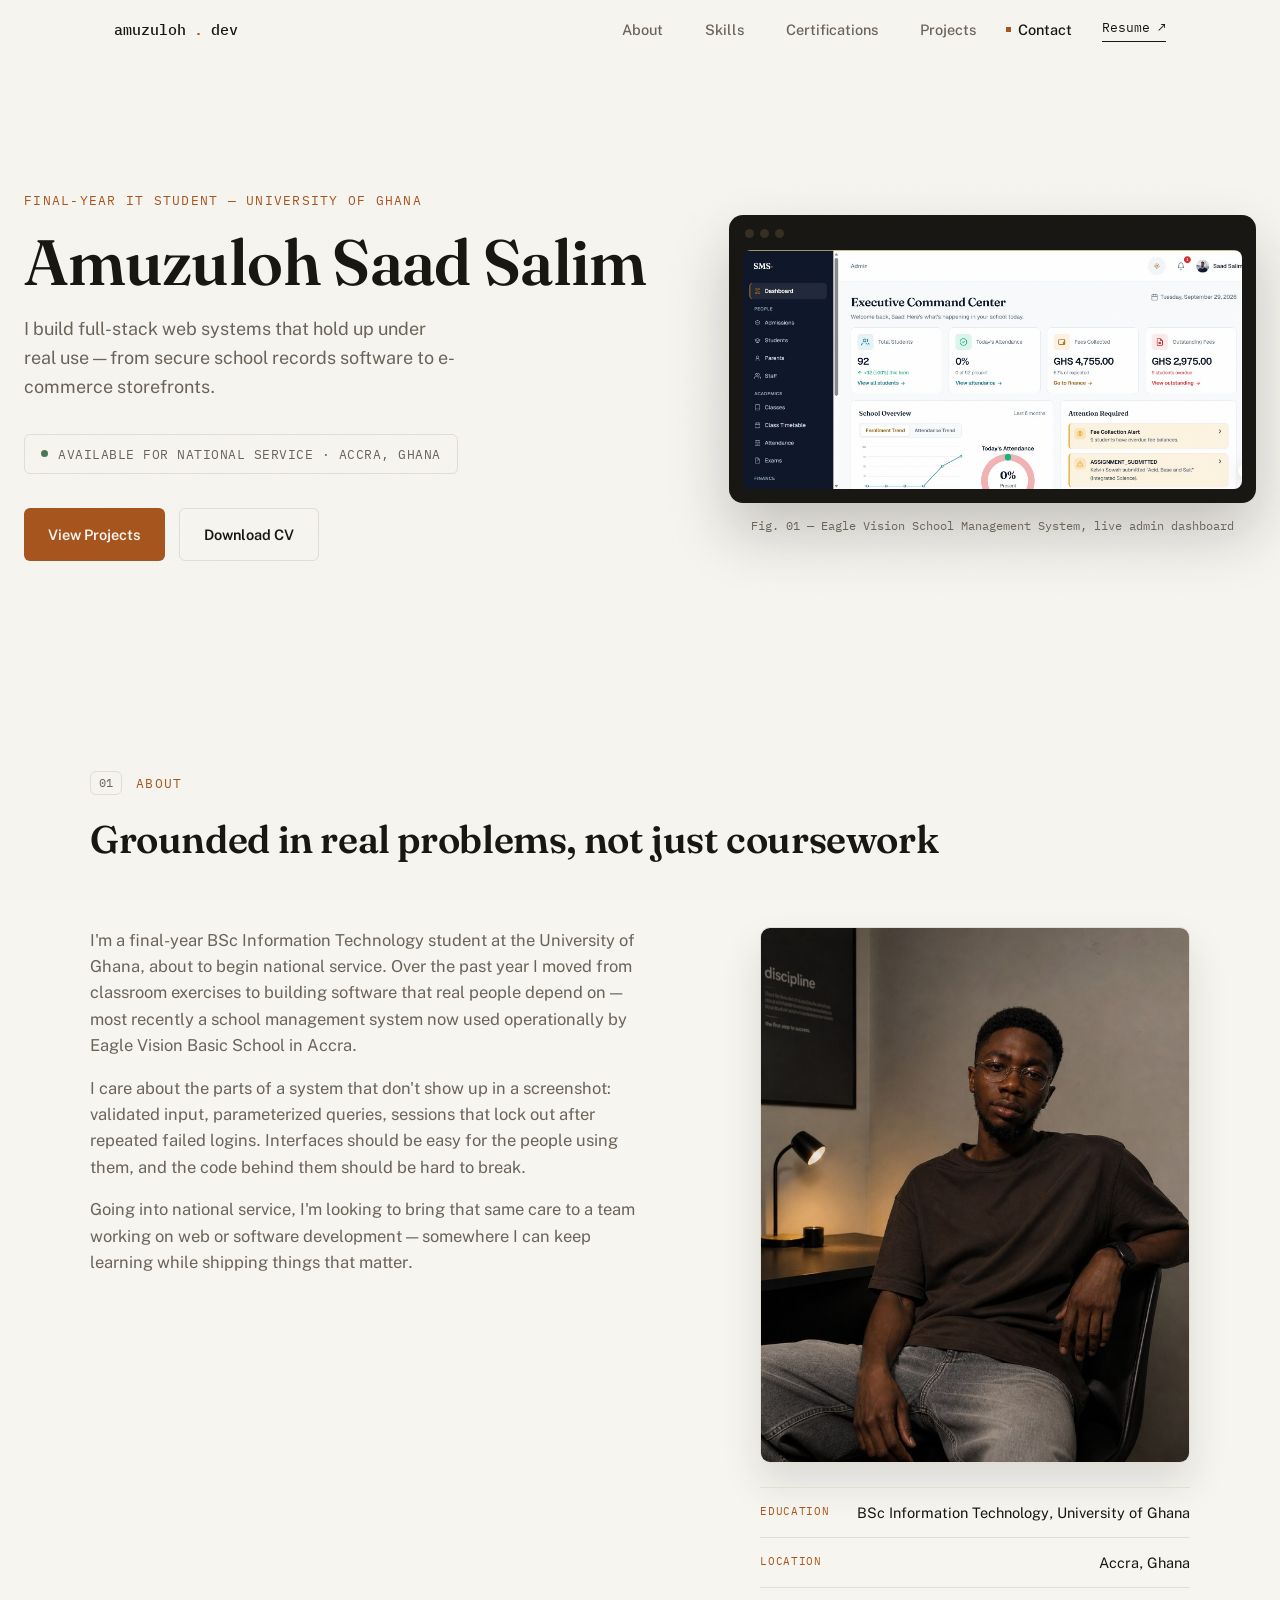
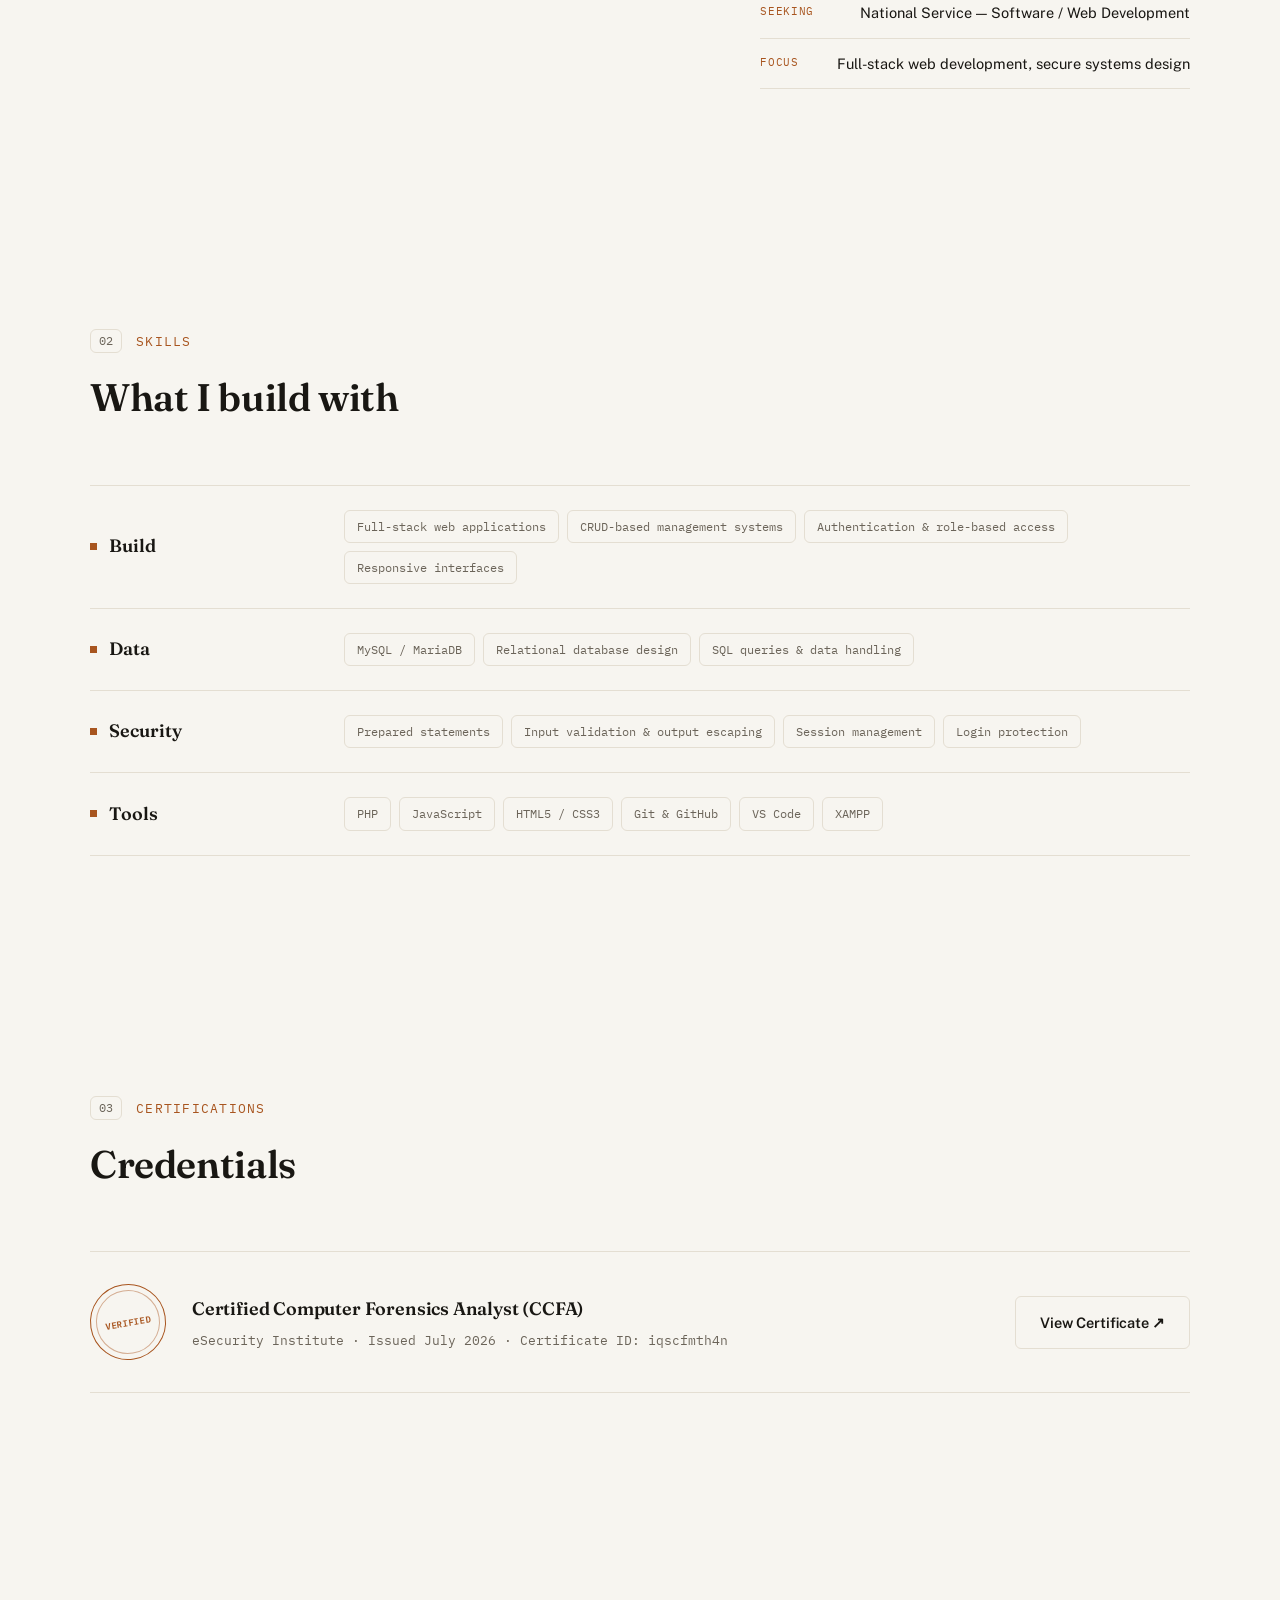
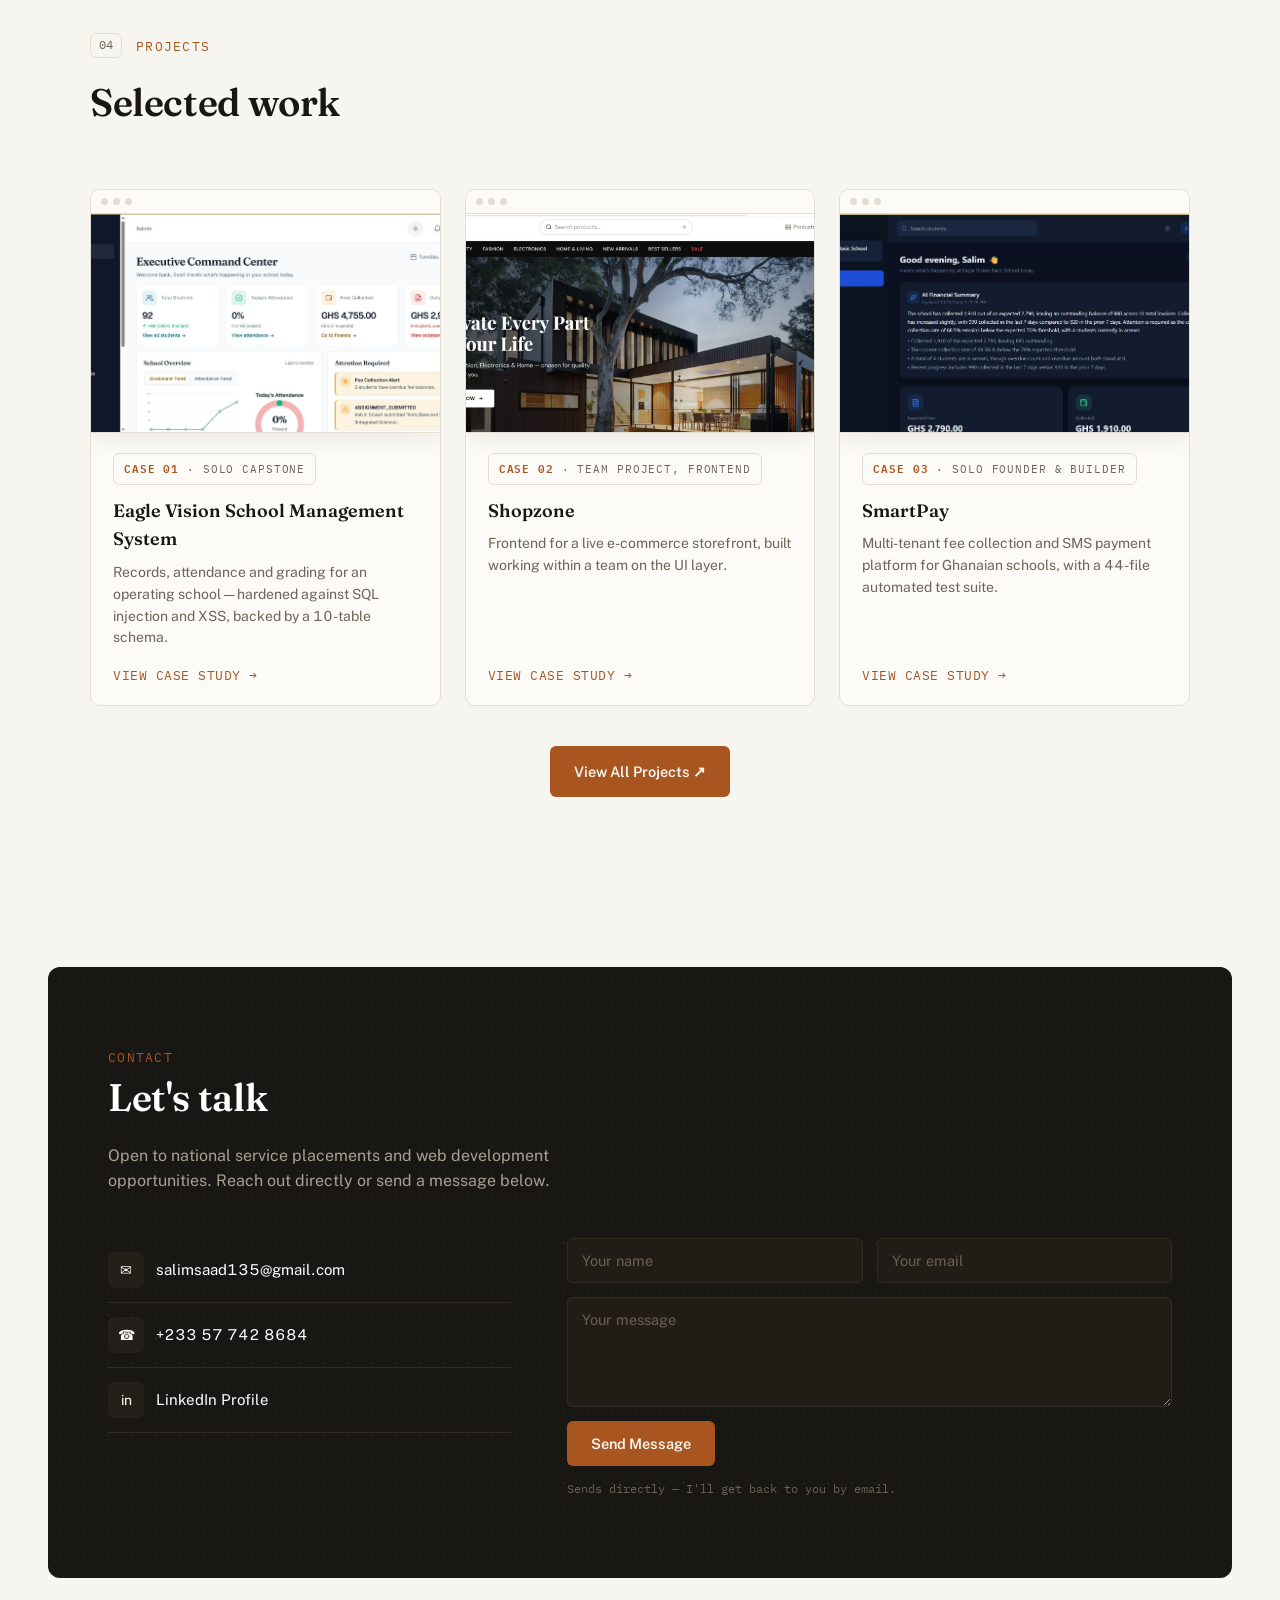
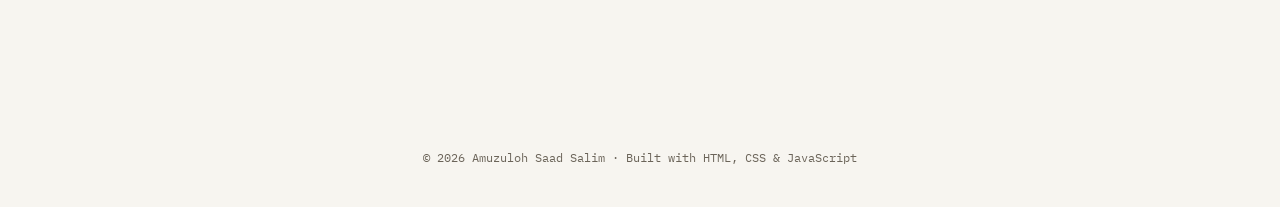
==== commit 0b722a1e: "Split into a dedicated Projects page Extracts the inline <style> block into a shared styles.css (nee" ====
--- a/index.html
+++ b/index.html
@@ -31,465 +31,7 @@
 <link rel="preconnect" href="https://fonts.googleapis.com">
 <link rel="preconnect" href="https://fonts.gstatic.com" crossorigin>
 <link href="https://fonts.googleapis.com/css2?family=Fraunces:opsz,wght@9..144,400;9..144,500;9..144,600;9..144,700&family=Public+Sans:wght@400;500;600;700&family=IBM+Plex+Mono:wght@400;500;600&display=swap" rel="stylesheet">
-<style>
-  :root{
-    --ink:#191713;
-    --ink-soft:#6B6459;
-    --paper:#F7F5F0;
-    --paper-raised:#FCFBF7;
-    --line:#E4DED2;
-    --accent:#A8551F;
-    --accent-rgb:168,85,31;
-    --accent-tint:#F1E4D6;
-    --status:#4A7856;
-    --status-rgb:74,120,86;
-    --shadow-rgb:25,23,19;
-    --radius:10px;
-    --radius-sm:6px;
-    --ease:cubic-bezier(0.16, 1, 0.3, 1);
-    --display: 'Fraunces', serif;
-    --body: 'Public Sans', sans-serif;
-    --mono: 'IBM Plex Mono', monospace;
-  }
-
-  *{box-sizing:border-box; margin:0; padding:0;}
-  html{scroll-behavior:smooth;}
-  body{
-    font-family:var(--body);
-    color:var(--ink);
-    background:var(--paper);
-    line-height:1.6;
-    -webkit-font-smoothing:antialiased;
-    position:relative;
-    font-variant-numeric:tabular-nums;
-  }
-  body::before{
-    content:"";
-    position:fixed; inset:0; z-index:2000; pointer-events:none;
-    opacity:0.035; mix-blend-mode:multiply;
-    background-image:url("data:image/svg+xml,%3Csvg xmlns='http://www.w3.org/2000/svg' width='120' height='120'%3E%3Cfilter id='n'%3E%3CfeTurbulence type='fractalNoise' baseFrequency='0.9' numOctaves='2' stitchTiles='stitch'/%3E%3C/filter%3E%3Crect width='100%25' height='100%25' filter='url(%23n)'/%3E%3C/svg%3E");
-  }
-  a{color:inherit; text-decoration:none;}
-  img{max-width:100%; display:block;}
-  ul{list-style:none;}
-  section{padding:110px 24px 130px;}
-  #contact{padding-top:40px;}
-  .wrap{max-width:1100px; margin:0 auto;}
-
-  .sr-only{
-    position:absolute; width:1px; height:1px; padding:0; margin:-1px;
-    overflow:hidden; clip:rect(0,0,0,0); white-space:nowrap; border:0;
-  }
-
-  .skip-link{
-    position:fixed; top:-60px; left:16px; z-index:3000;
-    background:var(--ink); color:var(--paper); padding:10px 16px; border-radius:var(--radius-sm);
-    font-family:var(--mono); font-size:13px; transition:top .25s var(--ease);
-  }
-  .skip-link:focus{ top:16px; }
-
-  .scroll-progress{
-    position:fixed; top:0; left:0; height:2px; width:0%;
-    background:var(--accent);
-    z-index:1000; transition:width .1s linear;
-  }
-  .eyebrow{
-    font-family:var(--mono);
-    font-size:12.5px;
-    letter-spacing:0.1em;
-    text-transform:uppercase;
-    color:var(--accent);
-    display:flex;
-    align-items:center;
-    gap:8px;
-  }
-  h1,h2,h3{font-family:var(--display); font-weight:600; letter-spacing:-0.01em;}
-  :focus-visible{outline:2px solid var(--accent); outline-offset:3px;}
-
-  /* NAV */
-  header{
-    position:fixed; top:0; left:0; right:0; z-index:100;
-    background:rgba(247,245,240,0.86);
-    backdrop-filter:blur(10px);
-    border-bottom:1px solid transparent;
-    transition:border-color .3s var(--ease), box-shadow .3s var(--ease);
-  }
-  header.scrolled{ border-bottom-color:var(--line); box-shadow:0 1px 0 rgba(var(--shadow-rgb),0.03); }
-  nav{
-    max-width:1100px; margin:0 auto; padding:18px 24px;
-    display:flex; align-items:center; justify-content:space-between;
-  }
-  .logo{
-    font-family:var(--mono); font-weight:500; font-size:15px;
-    display:flex; align-items:center; gap:8px;
-  }
-  .logo span{color:var(--accent);}
-  .nav-links{display:flex; gap:30px; align-items:center;}
-  .nav-links a:not(.nav-cv){
-    position:relative;
-    display:inline-flex; align-items:center; gap:7px;
-    font-size:14.5px; color:var(--ink-soft); font-weight:500;
-    transition:color .25s var(--ease);
-  }
-  .nav-links a:not(.nav-cv)::before{
-    content:""; width:5px; height:5px; flex-shrink:0;
-    background:var(--accent);
-    opacity:0; transform:scale(.4);
-    transition:opacity .25s var(--ease), transform .25s var(--ease);
-  }
-  .nav-links a:not(.nav-cv):hover{color:var(--ink);}
-  .nav-links a.active{ color:var(--ink); }
-  .nav-links a.active::before{ opacity:1; transform:scale(1); }
-  .nav-cv{
-    font-family:var(--mono); font-size:13px; color:var(--ink);
-    display:inline-flex; align-items:center; gap:6px;
-    border-bottom:1px solid var(--ink); padding-bottom:2px;
-    transition:color .25s var(--ease), border-color .25s var(--ease), transform .25s var(--ease);
-  }
-  .nav-cv:hover{ color:var(--accent); border-color:var(--accent); transform:translateX(2px); }
-  .nav-toggle{display:none; flex-direction:column; gap:5px; background:none; border:none; cursor:pointer; padding:4px;}
-  .nav-toggle span{width:22px; height:2px; background:var(--ink); display:block; transition:transform .3s var(--ease), opacity .3s var(--ease);}
-  .nav-toggle.open span:nth-child(1){ transform:translateY(7px) rotate(45deg); }
-  .nav-toggle.open span:nth-child(2){ opacity:0; }
-  .nav-toggle.open span:nth-child(3){ transform:translateY(-7px) rotate(-45deg); }
-
-  /* HERO */
-  .hero{
-    padding:190px 24px 100px;
-    display:grid; grid-template-columns:1.1fr 0.9fr; gap:60px; align-items:center;
-    position:relative;
-  }
-  .hero h1{
-    font-size:clamp(2.6rem, 5vw, 4rem);
-    line-height:1.05;
-    margin:18px 0 20px;
-    text-wrap:balance;
-  }
-  .hero .tagline{
-    font-size:18px; color:var(--ink-soft); max-width:480px; margin-bottom:32px;
-    text-wrap:pretty;
-  }
-  .status-bar{
-    font-family:var(--mono); font-size:12.5px; text-transform:uppercase; letter-spacing:0.04em;
-    display:inline-flex; align-items:center; gap:10px;
-    color:var(--ink-soft);
-    background:transparent;
-    border:1px solid var(--line);
-    padding:9px 16px; border-radius:var(--radius-sm);
-    margin-bottom:34px;
-    transition:border-color .3s var(--ease);
-  }
-  .status-bar:hover{ border-color:var(--status); }
-  .dot{
-    width:7px; height:7px; border-radius:50%; background:var(--status);
-    box-shadow:0 0 0 0 rgba(var(--status-rgb),0.5);
-    animation:pulse 2s infinite;
-  }
-  @keyframes pulse{
-    0%{box-shadow:0 0 0 0 rgba(var(--status-rgb),0.45);}
-    70%{box-shadow:0 0 0 8px rgba(var(--status-rgb),0);}
-    100%{box-shadow:0 0 0 0 rgba(var(--status-rgb),0);}
-  }
-  .cta-row{display:flex; gap:14px; flex-wrap:wrap;}
-  .btn{
-    font-family:var(--body); font-weight:600; font-size:14.5px;
-    padding:14px 24px; border-radius:var(--radius-sm); display:inline-flex; align-items:center; gap:8px;
-    transition:transform .3s var(--ease), box-shadow .3s var(--ease), background .3s var(--ease), border-color .3s var(--ease), color .3s var(--ease);
-    cursor:pointer; border:none;
-    position:relative; overflow:hidden;
-  }
-  .btn::before{
-    content:""; position:absolute; inset:0; border-radius:inherit;
-    background:linear-gradient(115deg, transparent 30%, rgba(255,255,255,0.16) 50%, transparent 70%);
-    transform:translateX(-120%); transition:transform .6s var(--ease);
-    pointer-events:none;
-  }
-  .btn:hover::before{ transform:translateX(120%); }
-  .btn:active{ transform:translateY(0) scale(0.97) !important; }
-  .btn-primary{ background:var(--accent); color:var(--paper); }
-  .btn-primary:hover{ transform:translateY(-2px); box-shadow:0 14px 28px rgba(var(--accent-rgb),0.28); }
-  .btn-ghost{ background:transparent; color:var(--ink); border:1px solid var(--line); }
-  .btn-ghost:hover{ transform:translateY(-2px); border-color:var(--ink); box-shadow:0 10px 22px rgba(var(--shadow-rgb),0.10); }
-
-  /* Dashboard mockup (signature element) */
-  .mock-card{
-    background:var(--ink); border-radius:14px; padding:14px;
-    box-shadow:0 30px 60px rgba(var(--shadow-rgb),0.22);
-    transition:transform .5s var(--ease), box-shadow .5s var(--ease);
-  }
-  .mock-card:hover{ transform:translateY(-4px); box-shadow:0 40px 70px rgba(var(--shadow-rgb),0.28); }
-  .mock-topbar{ display:flex; gap:6px; margin-bottom:12px; padding-left:2px; }
-  .mock-dot{ width:9px; height:9px; border-radius:50%; background:#372E24; }
-  .hero-shot{ border-radius:8px; width:100%; display:block; }
-  .mock-body{ display:grid; grid-template-columns:70px 1fr; gap:12px; }
-  .mock-side{ background:#231E18; border-radius:8px; padding:10px 8px; display:flex; flex-direction:column; gap:10px; }
-  .mock-side .bar{ height:6px; border-radius:4px; background:#332B22; }
-  .mock-side .bar.active{ background:var(--accent); }
-  .mock-main{ display:flex; flex-direction:column; gap:8px; }
-  .mock-row{
-    background:#231E18; border-radius:6px; padding:10px 12px;
-    display:flex; justify-content:space-between; align-items:center;
-  }
-  .mock-row .label{ height:6px; width:60%; background:#332B22; border-radius:4px; }
-  .mock-row .grade{
-    font-family:var(--mono); font-size:11px; color:var(--status); font-weight:500;
-  }
-  .mock-stats{ display:grid; grid-template-columns:1fr 1fr 1fr; gap:8px; margin-top:8px; }
-  .mock-stat{ background:#231E18; border-radius:6px; padding:10px; }
-  .mock-stat .num{ font-family:var(--mono); color:#fff; font-size:15px; font-weight:500; }
-  .mock-stat .cap{ font-family:var(--mono); color:#6B6152; font-size:9.5px; margin-top:2px; }
-  .mock-caption{
-    font-family:var(--mono); font-size:11.5px; color:var(--ink-soft);
-    text-align:center; margin-top:14px;
-  }
-
-  /* SECTION HEADERS */
-  .sec-head{ margin-bottom:56px; }
-  .sec-tag{ display:flex; align-items:center; gap:14px; margin-bottom:14px; }
-  .sec-num{
-    font-family:var(--mono); font-size:11.5px; color:var(--ink-soft);
-    border:1px solid var(--line); border-radius:var(--radius-sm); padding:2px 8px;
-  }
-  .sec-head h2{ font-size:clamp(1.8rem,3vw,2.4rem); }
-
-  /* ABOUT */
-  .about-grid{ display:grid; grid-template-columns:1.3fr 0.9fr; gap:50px; }
-  .about-grid p{ color:var(--ink-soft); font-size:16.5px; margin-bottom:16px; max-width:560px; }
-  .about-photo{
-    border-radius:var(--radius); overflow:hidden; margin-bottom:24px;
-    border:1px solid var(--line); box-shadow:0 20px 40px rgba(var(--shadow-rgb),0.12);
-    transition:box-shadow .4s var(--ease);
-  }
-  .about-photo:hover{ box-shadow:0 26px 52px rgba(var(--shadow-rgb),0.16); }
-  .about-photo img{ width:100%; aspect-ratio:4/5; object-fit:cover; display:block; transition:transform .6s var(--ease); }
-  .about-photo:hover img{ transform:scale(1.04); }
-  .facts{ border-top:1px solid var(--line); --spot-color:rgba(var(--accent-rgb),0.35); }
-  .fact{ display:flex; justify-content:space-between; gap:14px; padding:13px 0; border-bottom:1px solid var(--line); transition:padding-left .3s var(--ease); }
-  .fact:hover{ padding-left:6px; }
-  .fact-label{ font-family:var(--mono); font-size:11px; color:var(--accent); text-transform:uppercase; letter-spacing:.06em; flex-shrink:0; padding-top:2px;}
-  .fact-value{ font-size:14.5px; color:var(--ink); text-align:right; }
-
-  /* Spotlight hover glow (used on select surfaces) */
-  .spotlight{ position:relative; isolation:isolate; --spot-color:rgba(var(--accent-rgb),0.4); }
-  .spotlight::before{
-    content:""; position:absolute; inset:0; border-radius:inherit; z-index:-1;
-    padding:1px; opacity:0; transition:opacity .35s var(--ease);
-    background:radial-gradient(220px circle at var(--mx,50%) var(--my,50%), var(--spot-color), transparent 70%);
-    -webkit-mask:linear-gradient(#fff 0 0) content-box, linear-gradient(#fff 0 0);
-    mask:linear-gradient(#fff 0 0) content-box, linear-gradient(#fff 0 0);
-    -webkit-mask-composite:xor; mask-composite:exclude;
-    pointer-events:none;
-  }
-  .spotlight:hover::before{ opacity:1; }
-
-  /* SKILLS — ledger rows, not a 3-card grid */
-  .ledger{ border-top:1px solid var(--line); }
-  .ledger-row{
-    display:grid; grid-template-columns:230px 1fr; gap:24px; align-items:center;
-    padding:24px 0; border-bottom:1px solid var(--line);
-  }
-  .ledger-label{ font-family:var(--display); font-size:18px; font-weight:600; display:flex; align-items:center; gap:12px; }
-  .ledger-mark{ width:7px; height:7px; background:var(--accent); flex-shrink:0; }
-  .chip-row{ display:flex; flex-wrap:wrap; gap:8px; }
-  .chip{
-    font-family:var(--mono); font-size:12px; color:var(--ink-soft);
-    border:1px solid var(--line); background:transparent;
-    padding:6px 12px; border-radius:var(--radius-sm);
-    transition:border-color .25s var(--ease), color .25s var(--ease);
-  }
-  .chip:hover{ border-color:var(--accent); color:var(--ink); }
-
-  /* CERTIFICATIONS — stamped credential */
-  .cert-card{
-    border-top:1px solid var(--line); border-bottom:1px solid var(--line);
-    padding:32px 0;
-    display:flex; align-items:center; gap:26px; flex-wrap:wrap;
-  }
-  .stamp{
-    width:76px; height:76px; border-radius:50%; flex-shrink:0;
-    border:1.5px solid var(--accent); position:relative;
-    display:flex; align-items:center; justify-content:center; text-align:center;
-    transform:rotate(-9deg);
-    transition:transform .4s var(--ease);
-  }
-  .cert-card:hover .stamp{ transform:rotate(-3deg) scale(1.04); }
-  .stamp::before{ content:""; position:absolute; inset:5px; border:1px solid var(--accent); border-radius:50%; opacity:.45; }
-  .stamp span{
-    font-family:var(--mono); font-size:9px; font-weight:600; letter-spacing:.08em;
-    text-transform:uppercase; color:var(--accent);
-  }
-  .cert-body{ flex:1; min-width:220px; }
-  .cert-body h3{ font-size:18px; margin-bottom:6px; font-weight:600; }
-  .cert-meta{ font-family:var(--mono); font-size:12.5px; color:var(--ink-soft); }
-
-  /* PROJECTS — numbered case files */
-  .project{
-    border-top:1px solid var(--line);
-    padding-top:44px; margin-top:44px;
-  }
-  .project:first-of-type{ margin-top:0; }
-  .project-head{ display:flex; justify-content:space-between; align-items:flex-start; gap:20px; margin-bottom:28px; flex-wrap:wrap; }
-  .case-tag{
-    font-family:var(--mono); font-size:11px; text-transform:uppercase; letter-spacing:.08em;
-    color:var(--ink-soft); border:1px solid var(--line); padding:5px 10px; border-radius:var(--radius-sm);
-    white-space:nowrap;
-  }
-  .case-tag b{ color:var(--accent); font-weight:600; }
-  .project h3{ font-size:24px; margin-bottom:8px; font-weight:600; }
-  .project-sub{ color:var(--ink-soft); font-size:14.5px; }
-  .project-layout{ display:grid; grid-template-columns:1fr 1fr; gap:36px; align-items:start; }
-  .project-block{ margin-bottom:18px; }
-  .project-block h4{
-    font-family:var(--mono); font-size:11.5px; text-transform:uppercase; color:var(--accent);
-    letter-spacing:.06em; margin-bottom:8px;
-  }
-  .project-block p{ color:var(--ink-soft); font-size:15px; }
-
-  /* Findings log — replaces arrow bullet list */
-  .findings{ display:flex; flex-direction:column; counter-reset:finding; }
-  .findings li{
-    counter-increment:finding;
-    display:flex; gap:12px; padding:10px 0; border-bottom:1px solid var(--line);
-    font-size:14.5px; color:var(--ink-soft); align-items:flex-start;
-    transition:color .25s var(--ease), padding-left .25s var(--ease);
-  }
-  .findings li:last-child{ border-bottom:none; }
-  .findings li::before{
-    content:counter(finding, decimal-leading-zero);
-    font-family:var(--mono); font-size:11px; color:var(--accent);
-    flex-shrink:0; padding-top:2px; width:20px;
-  }
-  .findings li:hover{ color:var(--ink); padding-left:4px; }
-  .project-links{ display:flex; gap:12px; margin-top:22px; flex-wrap:wrap; }
-
-  /* Browser mockup frames for screenshots */
-  .frame{
-    background:var(--paper); border:1px solid var(--line); border-radius:var(--radius-sm); overflow:hidden;
-    box-shadow:0 8px 20px rgba(var(--shadow-rgb),0.07);
-    transition:box-shadow .35s var(--ease);
-    position:relative;
-  }
-  .frame:hover{ box-shadow:0 14px 30px rgba(var(--shadow-rgb),0.12); }
-  .frame-bar{
-    background:var(--paper-raised); border-bottom:1px solid var(--line);
-    padding:8px 10px; display:flex; gap:5px;
-  }
-  .frame-bar span{ width:7px; height:7px; border-radius:50%; background:var(--line); }
-  .frame img{ width:100%; display:block; transition:transform .5s var(--ease); }
-  .frame:hover img{ transform:scale(1.05); }
-  .shot-gallery{ display:flex; flex-direction:column; gap:12px; }
-  .shot-grid{ display:grid; grid-template-columns:repeat(3,1fr); gap:12px; }
-  .shot-grid-2{ grid-template-columns:repeat(2,1fr); }
-
-  /* CONTACT */
-  .contact-sec{
-    background:var(--ink); color:#fff; border-radius:12px; margin:0 24px; padding:80px 60px;
-    position:relative; overflow:hidden;
-  }
-  .contact-sec::before{
-    content:""; position:absolute; inset:0;
-    background-image:radial-gradient(rgba(255,255,255,0.05) 1px, transparent 1px);
-    background-size:24px 24px;
-    pointer-events:none;
-  }
-  .contact-sec .wrap{ padding:0; position:relative; z-index:1; }
-  .contact-sec .eyebrow{ color:var(--accent); }
-  .contact-sec h2{ color:#fff; font-size:clamp(1.8rem,3vw,2.4rem); margin-bottom:14px; }
-  .contact-sec .lead{ color:#A8A093; font-size:16px; max-width:480px; margin-bottom:44px; }
-  .contact-grid{ display:grid; grid-template-columns:0.8fr 1.2fr; gap:56px; }
-  .contact-list a{
-    display:flex; align-items:center; gap:12px; padding:14px 0; border-bottom:1px solid #302A21;
-    font-size:15px; transition:color .3s var(--ease), padding-left .3s var(--ease);
-  }
-  .contact-list a:hover{ color:var(--accent); padding-left:6px; }
-  .contact-icon{
-    width:36px; height:36px; border-radius:var(--radius-sm); background:#241F18;
-    display:flex; align-items:center; justify-content:center; flex-shrink:0;
-    font-size:14px;
-    transition:transform .3s var(--ease), background .3s var(--ease), color .3s var(--ease);
-  }
-  .contact-list a:hover .contact-icon{ transform:scale(1.06); background:var(--accent); color:var(--paper); }
-  form{ display:flex; flex-direction:column; gap:14px; }
-  .form-row{ display:flex; gap:14px; }
-  input, textarea{
-    background:#211C16; border:1px solid #332C22; color:#fff; border-radius:var(--radius-sm);
-    padding:13px 14px; font-family:var(--body); font-size:14.5px; width:100%;
-    transition:border-color .25s var(--ease), box-shadow .25s var(--ease);
-  }
-  input::placeholder, textarea::placeholder{ color:#6B6152; }
-  input:focus, textarea:focus{ outline:none; border-color:var(--accent); box-shadow:0 0 0 3px rgba(var(--accent-rgb),0.22); }
-  textarea{ resize:vertical; min-height:110px; }
-  .form-submit{
-    background:var(--accent); color:var(--paper); border:none; font-weight:600;
-    padding:14px 24px; border-radius:var(--radius-sm); cursor:pointer; font-family:var(--body); font-size:14.5px;
-    align-self:flex-start; transition:transform .3s var(--ease), box-shadow .3s var(--ease);
-  }
-  .form-submit:hover{ transform:translateY(-2px); box-shadow:0 12px 24px rgba(var(--accent-rgb),0.32); }
-  .form-submit:active{ transform:translateY(0) scale(0.97); }
-  .form-note{ font-family:var(--mono); font-size:11.5px; color:#6B6152; }
-
-  footer{
-    padding:40px 24px; text-align:center;
-    font-family:var(--mono); font-size:12px; color:var(--ink-soft);
-  }
-
-  .reveal{ opacity:0; transform:translateY(18px); transition:opacity .7s var(--ease), transform .7s var(--ease); }
-  .reveal.in{ opacity:1; transform:translateY(0); }
-  .ledger.reveal.in .ledger-row,
-  .contact-sec.reveal.in .contact-list a{ animation:fadeUp .6s var(--ease) backwards; }
-  .ledger .ledger-row:nth-child(1),
-  .contact-list a:nth-child(1){ animation-delay:.05s; }
-  .ledger .ledger-row:nth-child(2),
-  .contact-list a:nth-child(2){ animation-delay:.15s; }
-  .ledger .ledger-row:nth-child(3),
-  .contact-list a:nth-child(3){ animation-delay:.25s; }
-  @keyframes fadeUp{
-    from{ opacity:0; transform:translateY(14px); }
-    to{ opacity:1; transform:translateY(0); }
-  }
-
-  @media (prefers-reduced-motion: reduce){
-    html{ scroll-behavior:auto; }
-    .reveal{ opacity:1; transform:none; transition:none; }
-    .dot{ animation:none; }
-    .ledger.reveal.in .ledger-row, .contact-sec.reveal.in .contact-list a{ animation:none; }
-    .nav-links.open a{ opacity:1; animation:none; }
-    .btn::before{ display:none; }
-    *{ scroll-behavior:auto !important; }
-  }
-
-  @media (max-width:860px){
-    .hero{ grid-template-columns:1fr; padding-top:150px; }
-    .about-grid, .contact-grid, .project-layout{ grid-template-columns:1fr; }
-    .ledger-row{ grid-template-columns:1fr; gap:12px; }
-    .nav-links{
-      position:fixed; top:64px; left:0; right:0; background:var(--paper-raised);
-      flex-direction:column; align-items:flex-start; padding:20px 24px; gap:0;
-      border-bottom:1px solid var(--line); transform:translateY(-130%); transition:transform .35s var(--ease);
-    }
-    .nav-links.open{ transform:translateY(0); }
-    .nav-links a{ padding:12px 0; width:100%; border-bottom:1px solid var(--line); }
-    .nav-links.open a{ opacity:0; animation:fadeUp .4s var(--ease) forwards; }
-    .nav-links.open a:nth-child(1){ animation-delay:.05s; }
-    .nav-links.open a:nth-child(2){ animation-delay:.1s; }
-    .nav-links.open a:nth-child(3){ animation-delay:.15s; }
-    .nav-links.open a:nth-child(4){ animation-delay:.2s; }
-    .nav-links.open a:nth-child(5){ animation-delay:.25s; }
-    .nav-links.open a:nth-child(6){ animation-delay:.3s; }
-    .nav-toggle{ display:flex; }
-    .contact-sec{ padding:50px 24px; margin:0 12px; }
-    .form-row{ flex-direction:column; }
-    .fact{ flex-direction:column; gap:4px; }
-    .fact-value{ text-align:left; }
-    section{ padding:80px 20px; }
-    #contact{ padding-top:24px; }
-    .shot-grid{ grid-template-columns:repeat(2,1fr); }
-  }
-
-  @media (max-width:480px){
-    .shot-grid, .shot-grid-2{ grid-template-columns:1fr; }
-  }
-</style>
+<link rel="stylesheet" href="styles.css">
 </head>
 <body>
 
@@ -506,7 +48,7 @@
       <a href="#about">About</a>
       <a href="#skills">Skills</a>
       <a href="#certifications">Certifications</a>
-      <a href="#projects">Projects</a>
+      <a href="projects.html">Projects</a>
       <a href="#contact">Contact</a>
       <a href="assets/Amuzuloh_Saad_Salim_CV.pdf" class="nav-cv" id="cvBtn" target="_blank" rel="noopener">Resume ↗</a>
     </div>
@@ -528,7 +70,7 @@
         Available for National Service · Accra, Ghana
       </div>
       <div class="cta-row">
-        <a href="#projects" class="btn btn-primary">View Projects</a>
+        <a href="projects.html" class="btn btn-primary">View Projects</a>
         <a href="assets/Amuzuloh_Saad_Salim_CV.pdf" class="btn btn-ghost" target="_blank" rel="noopener">Download CV</a>
       </div>
     </div>
@@ -649,173 +191,47 @@
         <h2>Selected work</h2>
       </div>
 
-      <!-- Project 1 -->
-      <div class="project reveal">
-        <div class="project-head">
-          <div>
-            <h3>Eagle Vision School Management System</h3>
-            <p class="project-sub">Web-based records, attendance &amp; grading system — built for an operating school</p>
-          </div>
-          <span class="case-tag"><b>Case 01</b> · Solo Capstone</span>
-        </div>
-
-        <div class="project-layout">
-          <div>
-            <div class="shot-gallery">
-              <div class="frame shot-main spotlight">
-                <div class="frame-bar"><span></span><span></span><span></span></div>
-                <img src="assets/sms_dashboard.jpg" alt="Eagle Vision SMS dashboard">
-              </div>
-              <div class="shot-grid">
-                <div class="frame">
-                  <div class="frame-bar"><span></span><span></span><span></span></div>
-                  <img src="assets/sms_finance.jpg" alt="Eagle Vision SMS finance and fee collection overview">
-                </div>
-                <div class="frame">
-                  <div class="frame-bar"><span></span><span></span><span></span></div>
-                  <img src="assets/sms_attendance.jpg" alt="Eagle Vision SMS attendance marking">
-                </div>
-                <div class="frame">
-                  <div class="frame-bar"><span></span><span></span><span></span></div>
-                  <img src="assets/sms_students.jpg" alt="Eagle Vision SMS student records">
-                </div>
-              </div>
-            </div>
-          </div>
-
-          <div>
-            <div class="project-block">
-              <h4>The Problem</h4>
-              <p>Eagle Vision Basic School (~250 students, 13 classes, 12 teachers) tracked attendance, grading, and fee collection manually — slow to update and easy to get wrong.</p>
-            </div>
-            <div class="project-block">
-              <h4>What I Built</h4>
-              <p>A full system for student records, attendance, class/subject management, GES-standard grading (class score + exam score → grade 1–9), and fee/finance tracking — now used operationally by school staff.</p>
-            </div>
-            <div class="project-block">
-              <h4>Technical Highlights</h4>
-              <ul class="findings">
-                <li>Hardened the codebase against SQL injection using prepared statements throughout</li>
-                <li>Escaped all user-supplied output through a centralized htmlspecialchars() helper, applied consistently across the codebase</li>
-                <li>Built login-attempt limiting — 5 attempts, 15-minute lockout with a live countdown</li>
-                <li>Designed a 10-table relational schema, including per-term student remarks</li>
-              </ul>
-            </div>
-            <div class="chip-row">
-              <span class="chip">PHP</span><span class="chip">MySQL</span><span class="chip">JavaScript</span><span class="chip">HTML/CSS</span>
-            </div>
-            <div class="project-links">
-              <a href="https://github.com/salimsaad-dot/school_management_system" target="_blank" rel="noopener" class="btn btn-ghost">View Code ↗</a>
-            </div>
-          </div>
-        </div>
-      </div>
-
-      <!-- Project 2 -->
-      <div class="project reveal">
-        <div class="project-head">
-          <div>
-            <h3>Shopzone</h3>
-            <p class="project-sub">E-commerce storefront built with a team</p>
-          </div>
-          <span class="case-tag"><b>Case 02</b> · Team Project, Frontend</span>
-        </div>
-
-        <div class="project-layout">
-          <div>
-            <div class="shot-gallery">
-              <div class="frame shot-main spotlight">
-                <div class="frame-bar"><span></span><span></span><span></span></div>
-                <img src="assets/shopzone_home.jpg" alt="Shopzone storefront homepage">
-              </div>
-              <div class="shot-grid shot-grid-2">
-                <div class="frame">
-                  <div class="frame-bar"><span></span><span></span><span></span></div>
-                  <img src="assets/shopzone_product.jpg" alt="Shopzone product page">
-                </div>
-                <div class="frame">
-                  <div class="frame-bar"><span></span><span></span><span></span></div>
-                  <img src="assets/shopzone_checkout.jpg" alt="Shopzone checkout page">
-                </div>
-              </div>
-            </div>
-          </div>
-          <div>
-            <div class="project-block">
-              <h4>What I Built</h4>
-              <p>Frontend for Shopzone, a live e-commerce web app — working within a team to implement the storefront UI using HTML, CSS and JavaScript.</p>
-            </div>
-            <div class="chip-row">
-              <span class="chip">HTML</span><span class="chip">CSS</span><span class="chip">JavaScript</span>
-            </div>
-            <div class="project-links">
-              <a href="https://baabahanson.com/" target="_blank" rel="noopener" class="btn btn-primary">View Live Site ↗</a>
-            </div>
-          </div>
-        </div>
-      </div>
-
-      <!-- Project 3 -->
-      <div class="project reveal">
-        <div class="project-head">
-          <div>
-            <h3>SmartPay</h3>
-            <p class="project-sub">Multi-tenant fee collection &amp; SMS payment platform for Ghanaian schools</p>
-          </div>
-          <span class="case-tag"><b>Case 03</b> · Solo Founder &amp; Builder</span>
-        </div>
-
-        <div class="project-layout">
-          <div>
-            <div class="shot-gallery">
-              <div class="frame shot-main spotlight">
-                <div class="frame-bar"><span></span><span></span><span></span></div>
-                <img src="assets/smartpay_dashboard.jpg" alt="SmartPay dashboard with AI-generated financial summary">
-              </div>
-              <div class="shot-grid">
-                <div class="frame">
-                  <div class="frame-bar"><span></span><span></span><span></span></div>
-                  <img src="assets/smartpay_arrears.jpg" alt="SmartPay arrears list showing student balances and payment status">
-                </div>
-                <div class="frame">
-                  <div class="frame-bar"><span></span><span></span><span></span></div>
-                  <img src="assets/smartpay_fees.jpg" alt="SmartPay fee structure builder">
-                </div>
-                <div class="frame">
-                  <div class="frame-bar"><span></span><span></span><span></span></div>
-                  <img src="assets/smartpay_reminder.jpg" alt="SMS fee reminder with a payment link and Mobile Money number">
-                </div>
-              </div>
-            </div>
-          </div>
-
-          <div>
-            <div class="project-block">
-              <h4>The Problem</h4>
-              <p>Schools in Ghana still chase fees with printed bills, phone calls and handwritten records — it eats the bursar's time every term, and unpaid balances get missed.</p>
-            </div>
-            <div class="project-block">
-              <h4>What I Built</h4>
-              <p>A multi-tenant fee platform: admins set fee structures per class and term, SmartPay generates invoices and texts parents a payment link, and parents pay by Mobile Money or card through Paystack on any phone — no app required. An AI-generated daily summary (Google Gemini) gives the office a plain-English read on collection progress.</p>
-            </div>
-            <div class="project-block">
-              <h4>Technical Highlights</h4>
-              <ul class="findings">
-                <li>Next.js frontend (Vercel) and Express/Node backend (Render) on MySQL, backed by a 44-file automated test suite (Jest + Supertest)</li>
-                <li>A startup config validator that refuses to boot on a missing secret rather than failing silently — written after a real incident where a missing JWT_SECRET broke every login while the health check still said "running"</li>
-                <li>Scheduled jobs — Friday reminders, payment reconciliation, nightly backups — authenticated via a dedicated secret, separate from user login</li>
-                <li>Per-school data isolation with an audit log for every fee edit and voided payment, plus rate limiting and security headers on every request</li>
-              </ul>
-            </div>
-            <div class="chip-row">
-              <span class="chip">Next.js</span><span class="chip">Node.js / Express</span><span class="chip">MySQL</span><span class="chip">Paystack</span>
-            </div>
-            <div class="project-links">
-              <a href="https://smartpay-gh.netlify.app" target="_blank" rel="noopener" class="btn btn-primary">View Live Site ↗</a>
-              <a href="https://github.com/salimsaad-dot/smartpay" target="_blank" rel="noopener" class="btn btn-ghost">View Code ↗</a>
-            </div>
-          </div>
-        </div>
+      <div class="work-teaser-grid reveal">
+        <a class="work-teaser-card spotlight" href="projects.html#eagle-vision">
+          <div class="frame">
+            <div class="frame-bar"><span></span><span></span><span></span></div>
+            <img src="assets/sms_dashboard.jpg" alt="Eagle Vision School Management System dashboard">
+          </div>
+          <div class="work-teaser-body">
+            <span class="case-tag"><b>Case 01</b> · Solo Capstone</span>
+            <h4>Eagle Vision School Management System</h4>
+            <p>Records, attendance and grading for an operating school — hardened against SQL injection and XSS, backed by a 10-table schema.</p>
+            <span class="work-teaser-link">View Case Study →</span>
+          </div>
+        </a>
+        <a class="work-teaser-card spotlight" href="projects.html#shopzone">
+          <div class="frame">
+            <div class="frame-bar"><span></span><span></span><span></span></div>
+            <img src="assets/shopzone_home.jpg" alt="Shopzone storefront homepage">
+          </div>
+          <div class="work-teaser-body">
+            <span class="case-tag"><b>Case 02</b> · Team Project, Frontend</span>
+            <h4>Shopzone</h4>
+            <p>Frontend for a live e-commerce storefront, built working within a team on the UI layer.</p>
+            <span class="work-teaser-link">View Case Study →</span>
+          </div>
+        </a>
+        <a class="work-teaser-card spotlight" href="projects.html#smartpay">
+          <div class="frame">
+            <div class="frame-bar"><span></span><span></span><span></span></div>
+            <img src="assets/smartpay_dashboard.jpg" alt="SmartPay dashboard with AI-generated financial summary">
+          </div>
+          <div class="work-teaser-body">
+            <span class="case-tag"><b>Case 03</b> · Solo Founder &amp; Builder</span>
+            <h4>SmartPay</h4>
+            <p>Multi-tenant fee collection and SMS payment platform for Ghanaian schools, with a 44-file automated test suite.</p>
+            <span class="work-teaser-link">View Case Study →</span>
+          </div>
+        </a>
+      </div>
+
+      <div class="view-all-row">
+        <a href="projects.html" class="btn btn-primary">View All Projects ↗</a>
       </div>
 
     </div>
--- a/styles.css
+++ b/styles.css
@@ -0,0 +1,485 @@
+  :root{
+    --ink:#191713;
+    --ink-soft:#6B6459;
+    --paper:#F7F5F0;
+    --paper-raised:#FCFBF7;
+    --line:#E4DED2;
+    --accent:#A8551F;
+    --accent-rgb:168,85,31;
+    --accent-tint:#F1E4D6;
+    --status:#4A7856;
+    --status-rgb:74,120,86;
+    --shadow-rgb:25,23,19;
+    --radius:10px;
+    --radius-sm:6px;
+    --ease:cubic-bezier(0.16, 1, 0.3, 1);
+    --display: 'Fraunces', serif;
+    --body: 'Public Sans', sans-serif;
+    --mono: 'IBM Plex Mono', monospace;
+  }
+
+  *{box-sizing:border-box; margin:0; padding:0;}
+  html{scroll-behavior:smooth;}
+  body{
+    font-family:var(--body);
+    color:var(--ink);
+    background:var(--paper);
+    line-height:1.6;
+    -webkit-font-smoothing:antialiased;
+    position:relative;
+    font-variant-numeric:tabular-nums;
+  }
+  body::before{
+    content:"";
+    position:fixed; inset:0; z-index:2000; pointer-events:none;
+    opacity:0.035; mix-blend-mode:multiply;
+    background-image:url("data:image/svg+xml,%3Csvg xmlns='http://www.w3.org/2000/svg' width='120' height='120'%3E%3Cfilter id='n'%3E%3CfeTurbulence type='fractalNoise' baseFrequency='0.9' numOctaves='2' stitchTiles='stitch'/%3E%3C/filter%3E%3Crect width='100%25' height='100%25' filter='url(%23n)'/%3E%3C/svg%3E");
+  }
+  a{color:inherit; text-decoration:none;}
+  img{max-width:100%; display:block;}
+  ul{list-style:none;}
+  section{padding:110px 24px 130px;}
+  #contact{padding-top:40px;}
+  .wrap{max-width:1100px; margin:0 auto;}
+
+  .sr-only{
+    position:absolute; width:1px; height:1px; padding:0; margin:-1px;
+    overflow:hidden; clip:rect(0,0,0,0); white-space:nowrap; border:0;
+  }
+
+  .skip-link{
+    position:fixed; top:-60px; left:16px; z-index:3000;
+    background:var(--ink); color:var(--paper); padding:10px 16px; border-radius:var(--radius-sm);
+    font-family:var(--mono); font-size:13px; transition:top .25s var(--ease);
+  }
+  .skip-link:focus{ top:16px; }
+
+  .scroll-progress{
+    position:fixed; top:0; left:0; height:2px; width:0%;
+    background:var(--accent);
+    z-index:1000; transition:width .1s linear;
+  }
+  .eyebrow{
+    font-family:var(--mono);
+    font-size:12.5px;
+    letter-spacing:0.1em;
+    text-transform:uppercase;
+    color:var(--accent);
+    display:flex;
+    align-items:center;
+    gap:8px;
+  }
+  h1,h2,h3{font-family:var(--display); font-weight:600; letter-spacing:-0.01em;}
+  :focus-visible{outline:2px solid var(--accent); outline-offset:3px;}
+
+  /* NAV */
+  header{
+    position:fixed; top:0; left:0; right:0; z-index:100;
+    background:rgba(247,245,240,0.86);
+    backdrop-filter:blur(10px);
+    border-bottom:1px solid transparent;
+    transition:border-color .3s var(--ease), box-shadow .3s var(--ease);
+  }
+  header.scrolled{ border-bottom-color:var(--line); box-shadow:0 1px 0 rgba(var(--shadow-rgb),0.03); }
+  nav{
+    max-width:1100px; margin:0 auto; padding:18px 24px;
+    display:flex; align-items:center; justify-content:space-between;
+  }
+  .logo{
+    font-family:var(--mono); font-weight:500; font-size:15px;
+    display:flex; align-items:center; gap:8px;
+  }
+  .logo span{color:var(--accent);}
+  .nav-links{display:flex; gap:30px; align-items:center;}
+  .nav-links a:not(.nav-cv){
+    position:relative;
+    display:inline-flex; align-items:center; gap:7px;
+    font-size:14.5px; color:var(--ink-soft); font-weight:500;
+    transition:color .25s var(--ease);
+  }
+  .nav-links a:not(.nav-cv)::before{
+    content:""; width:5px; height:5px; flex-shrink:0;
+    background:var(--accent);
+    opacity:0; transform:scale(.4);
+    transition:opacity .25s var(--ease), transform .25s var(--ease);
+  }
+  .nav-links a:not(.nav-cv):hover{color:var(--ink);}
+  .nav-links a.active{ color:var(--ink); }
+  .nav-links a.active::before{ opacity:1; transform:scale(1); }
+  .nav-cv{
+    font-family:var(--mono); font-size:13px; color:var(--ink);
+    display:inline-flex; align-items:center; gap:6px;
+    border-bottom:1px solid var(--ink); padding-bottom:2px;
+    transition:color .25s var(--ease), border-color .25s var(--ease), transform .25s var(--ease);
+  }
+  .nav-cv:hover{ color:var(--accent); border-color:var(--accent); transform:translateX(2px); }
+  .nav-toggle{display:none; flex-direction:column; gap:5px; background:none; border:none; cursor:pointer; padding:4px;}
+  .nav-toggle span{width:22px; height:2px; background:var(--ink); display:block; transition:transform .3s var(--ease), opacity .3s var(--ease);}
+  .nav-toggle.open span:nth-child(1){ transform:translateY(7px) rotate(45deg); }
+  .nav-toggle.open span:nth-child(2){ opacity:0; }
+  .nav-toggle.open span:nth-child(3){ transform:translateY(-7px) rotate(-45deg); }
+
+  /* HERO */
+  .hero{
+    padding:190px 24px 100px;
+    display:grid; grid-template-columns:1.1fr 0.9fr; gap:60px; align-items:center;
+    position:relative;
+  }
+  .hero h1{
+    font-size:clamp(2.6rem, 5vw, 4rem);
+    line-height:1.05;
+    margin:18px 0 20px;
+    text-wrap:balance;
+  }
+  .hero .tagline{
+    font-size:18px; color:var(--ink-soft); max-width:480px; margin-bottom:32px;
+    text-wrap:pretty;
+  }
+  .status-bar{
+    font-family:var(--mono); font-size:12.5px; text-transform:uppercase; letter-spacing:0.04em;
+    display:inline-flex; align-items:center; gap:10px;
+    color:var(--ink-soft);
+    background:transparent;
+    border:1px solid var(--line);
+    padding:9px 16px; border-radius:var(--radius-sm);
+    margin-bottom:34px;
+    transition:border-color .3s var(--ease);
+  }
+  .status-bar:hover{ border-color:var(--status); }
+  .dot{
+    width:7px; height:7px; border-radius:50%; background:var(--status);
+    box-shadow:0 0 0 0 rgba(var(--status-rgb),0.5);
+    animation:pulse 2s infinite;
+  }
+  @keyframes pulse{
+    0%{box-shadow:0 0 0 0 rgba(var(--status-rgb),0.45);}
+    70%{box-shadow:0 0 0 8px rgba(var(--status-rgb),0);}
+    100%{box-shadow:0 0 0 0 rgba(var(--status-rgb),0);}
+  }
+  .cta-row{display:flex; gap:14px; flex-wrap:wrap;}
+  .btn{
+    font-family:var(--body); font-weight:600; font-size:14.5px;
+    padding:14px 24px; border-radius:var(--radius-sm); display:inline-flex; align-items:center; gap:8px;
+    transition:transform .3s var(--ease), box-shadow .3s var(--ease), background .3s var(--ease), border-color .3s var(--ease), color .3s var(--ease);
+    cursor:pointer; border:none;
+    position:relative; overflow:hidden;
+  }
+  .btn::before{
+    content:""; position:absolute; inset:0; border-radius:inherit;
+    background:linear-gradient(115deg, transparent 30%, rgba(255,255,255,0.16) 50%, transparent 70%);
+    transform:translateX(-120%); transition:transform .6s var(--ease);
+    pointer-events:none;
+  }
+  .btn:hover::before{ transform:translateX(120%); }
+  .btn:active{ transform:translateY(0) scale(0.97) !important; }
+  .btn-primary{ background:var(--accent); color:var(--paper); }
+  .btn-primary:hover{ transform:translateY(-2px); box-shadow:0 14px 28px rgba(var(--accent-rgb),0.28); }
+  .btn-ghost{ background:transparent; color:var(--ink); border:1px solid var(--line); }
+  .btn-ghost:hover{ transform:translateY(-2px); border-color:var(--ink); box-shadow:0 10px 22px rgba(var(--shadow-rgb),0.10); }
+
+  /* Dashboard mockup (signature element) */
+  .mock-card{
+    background:var(--ink); border-radius:14px; padding:14px;
+    box-shadow:0 30px 60px rgba(var(--shadow-rgb),0.22);
+    transition:transform .5s var(--ease), box-shadow .5s var(--ease);
+  }
+  .mock-card:hover{ transform:translateY(-4px); box-shadow:0 40px 70px rgba(var(--shadow-rgb),0.28); }
+  .mock-topbar{ display:flex; gap:6px; margin-bottom:12px; padding-left:2px; }
+  .mock-dot{ width:9px; height:9px; border-radius:50%; background:#372E24; }
+  .hero-shot{ border-radius:8px; width:100%; display:block; }
+  .mock-body{ display:grid; grid-template-columns:70px 1fr; gap:12px; }
+  .mock-side{ background:#231E18; border-radius:8px; padding:10px 8px; display:flex; flex-direction:column; gap:10px; }
+  .mock-side .bar{ height:6px; border-radius:4px; background:#332B22; }
+  .mock-side .bar.active{ background:var(--accent); }
+  .mock-main{ display:flex; flex-direction:column; gap:8px; }
+  .mock-row{
+    background:#231E18; border-radius:6px; padding:10px 12px;
+    display:flex; justify-content:space-between; align-items:center;
+  }
+  .mock-row .label{ height:6px; width:60%; background:#332B22; border-radius:4px; }
+  .mock-row .grade{
+    font-family:var(--mono); font-size:11px; color:var(--status); font-weight:500;
+  }
+  .mock-stats{ display:grid; grid-template-columns:1fr 1fr 1fr; gap:8px; margin-top:8px; }
+  .mock-stat{ background:#231E18; border-radius:6px; padding:10px; }
+  .mock-stat .num{ font-family:var(--mono); color:#fff; font-size:15px; font-weight:500; }
+  .mock-stat .cap{ font-family:var(--mono); color:#6B6152; font-size:9.5px; margin-top:2px; }
+  .mock-caption{
+    font-family:var(--mono); font-size:11.5px; color:var(--ink-soft);
+    text-align:center; margin-top:14px;
+  }
+
+  /* SECTION HEADERS */
+  .sec-head{ margin-bottom:56px; }
+  .sec-tag{ display:flex; align-items:center; gap:14px; margin-bottom:14px; }
+  .sec-num{
+    font-family:var(--mono); font-size:11.5px; color:var(--ink-soft);
+    border:1px solid var(--line); border-radius:var(--radius-sm); padding:2px 8px;
+  }
+  .sec-head h2{ font-size:clamp(1.8rem,3vw,2.4rem); }
+
+  /* ABOUT */
+  .about-grid{ display:grid; grid-template-columns:1.3fr 0.9fr; gap:50px; }
+  .about-grid p{ color:var(--ink-soft); font-size:16.5px; margin-bottom:16px; max-width:560px; }
+  .about-photo{
+    border-radius:var(--radius); overflow:hidden; margin-bottom:24px;
+    border:1px solid var(--line); box-shadow:0 20px 40px rgba(var(--shadow-rgb),0.12);
+    transition:box-shadow .4s var(--ease);
+  }
+  .about-photo:hover{ box-shadow:0 26px 52px rgba(var(--shadow-rgb),0.16); }
+  .about-photo img{ width:100%; aspect-ratio:4/5; object-fit:cover; display:block; transition:transform .6s var(--ease); }
+  .about-photo:hover img{ transform:scale(1.04); }
+  .facts{ border-top:1px solid var(--line); --spot-color:rgba(var(--accent-rgb),0.35); }
+  .fact{ display:flex; justify-content:space-between; gap:14px; padding:13px 0; border-bottom:1px solid var(--line); transition:padding-left .3s var(--ease); }
+  .fact:hover{ padding-left:6px; }
+  .fact-label{ font-family:var(--mono); font-size:11px; color:var(--accent); text-transform:uppercase; letter-spacing:.06em; flex-shrink:0; padding-top:2px;}
+  .fact-value{ font-size:14.5px; color:var(--ink); text-align:right; }
+
+  /* Spotlight hover glow (used on select surfaces) */
+  .spotlight{ position:relative; isolation:isolate; --spot-color:rgba(var(--accent-rgb),0.4); }
+  .spotlight::before{
+    content:""; position:absolute; inset:0; border-radius:inherit; z-index:-1;
+    padding:1px; opacity:0; transition:opacity .35s var(--ease);
+    background:radial-gradient(220px circle at var(--mx,50%) var(--my,50%), var(--spot-color), transparent 70%);
+    -webkit-mask:linear-gradient(#fff 0 0) content-box, linear-gradient(#fff 0 0);
+    mask:linear-gradient(#fff 0 0) content-box, linear-gradient(#fff 0 0);
+    -webkit-mask-composite:xor; mask-composite:exclude;
+    pointer-events:none;
+  }
+  .spotlight:hover::before{ opacity:1; }
+
+  /* SKILLS — ledger rows, not a 3-card grid */
+  .ledger{ border-top:1px solid var(--line); }
+  .ledger-row{
+    display:grid; grid-template-columns:230px 1fr; gap:24px; align-items:center;
+    padding:24px 0; border-bottom:1px solid var(--line);
+  }
+  .ledger-label{ font-family:var(--display); font-size:18px; font-weight:600; display:flex; align-items:center; gap:12px; }
+  .ledger-mark{ width:7px; height:7px; background:var(--accent); flex-shrink:0; }
+  .chip-row{ display:flex; flex-wrap:wrap; gap:8px; }
+  .chip{
+    font-family:var(--mono); font-size:12px; color:var(--ink-soft);
+    border:1px solid var(--line); background:transparent;
+    padding:6px 12px; border-radius:var(--radius-sm);
+    transition:border-color .25s var(--ease), color .25s var(--ease);
+  }
+  .chip:hover{ border-color:var(--accent); color:var(--ink); }
+
+  /* CERTIFICATIONS — stamped credential */
+  .cert-card{
+    border-top:1px solid var(--line); border-bottom:1px solid var(--line);
+    padding:32px 0;
+    display:flex; align-items:center; gap:26px; flex-wrap:wrap;
+  }
+  .stamp{
+    width:76px; height:76px; border-radius:50%; flex-shrink:0;
+    border:1.5px solid var(--accent); position:relative;
+    display:flex; align-items:center; justify-content:center; text-align:center;
+    transform:rotate(-9deg);
+    transition:transform .4s var(--ease);
+  }
+  .cert-card:hover .stamp{ transform:rotate(-3deg) scale(1.04); }
+  .stamp::before{ content:""; position:absolute; inset:5px; border:1px solid var(--accent); border-radius:50%; opacity:.45; }
+  .stamp span{
+    font-family:var(--mono); font-size:9px; font-weight:600; letter-spacing:.08em;
+    text-transform:uppercase; color:var(--accent);
+  }
+  .cert-body{ flex:1; min-width:220px; }
+  .cert-body h3{ font-size:18px; margin-bottom:6px; font-weight:600; }
+  .cert-meta{ font-family:var(--mono); font-size:12.5px; color:var(--ink-soft); }
+
+  /* PROJECTS — numbered case files */
+  .project{
+    border-top:1px solid var(--line);
+    padding-top:44px; margin-top:44px;
+  }
+  .project:first-of-type{ margin-top:0; }
+  .project-head{ display:flex; justify-content:space-between; align-items:flex-start; gap:20px; margin-bottom:28px; flex-wrap:wrap; }
+  .case-tag{
+    font-family:var(--mono); font-size:11px; text-transform:uppercase; letter-spacing:.08em;
+    color:var(--ink-soft); border:1px solid var(--line); padding:5px 10px; border-radius:var(--radius-sm);
+    white-space:nowrap;
+  }
+  .case-tag b{ color:var(--accent); font-weight:600; }
+  .project h3{ font-size:24px; margin-bottom:8px; font-weight:600; }
+  .project-sub{ color:var(--ink-soft); font-size:14.5px; }
+  .project-layout{ display:grid; grid-template-columns:1fr 1fr; gap:36px; align-items:start; }
+  .project-block{ margin-bottom:18px; }
+  .project-block h4{
+    font-family:var(--mono); font-size:11.5px; text-transform:uppercase; color:var(--accent);
+    letter-spacing:.06em; margin-bottom:8px;
+  }
+  .project-block p{ color:var(--ink-soft); font-size:15px; }
+
+  /* Findings log — replaces arrow bullet list */
+  .findings{ display:flex; flex-direction:column; counter-reset:finding; }
+  .findings li{
+    counter-increment:finding;
+    display:flex; gap:12px; padding:10px 0; border-bottom:1px solid var(--line);
+    font-size:14.5px; color:var(--ink-soft); align-items:flex-start;
+    transition:color .25s var(--ease), padding-left .25s var(--ease);
+  }
+  .findings li:last-child{ border-bottom:none; }
+  .findings li::before{
+    content:counter(finding, decimal-leading-zero);
+    font-family:var(--mono); font-size:11px; color:var(--accent);
+    flex-shrink:0; padding-top:2px; width:20px;
+  }
+  .findings li:hover{ color:var(--ink); padding-left:4px; }
+  .project-links{ display:flex; gap:12px; margin-top:22px; flex-wrap:wrap; }
+
+  /* Browser mockup frames for screenshots */
+  .frame{
+    background:var(--paper); border:1px solid var(--line); border-radius:var(--radius-sm); overflow:hidden;
+    box-shadow:0 8px 20px rgba(var(--shadow-rgb),0.07);
+    transition:box-shadow .35s var(--ease);
+    position:relative;
+  }
+  .frame:hover{ box-shadow:0 14px 30px rgba(var(--shadow-rgb),0.12); }
+  .frame-bar{
+    background:var(--paper-raised); border-bottom:1px solid var(--line);
+    padding:8px 10px; display:flex; gap:5px;
+  }
+  .frame-bar span{ width:7px; height:7px; border-radius:50%; background:var(--line); }
+  .frame img{ width:100%; display:block; transition:transform .5s var(--ease); }
+  .frame:hover img{ transform:scale(1.05); }
+  .shot-gallery{ display:flex; flex-direction:column; gap:12px; }
+  .shot-grid{ display:grid; grid-template-columns:repeat(3,1fr); gap:12px; }
+  .shot-grid-2{ grid-template-columns:repeat(2,1fr); }
+
+  /* CONTACT */
+  .contact-sec{
+    background:var(--ink); color:#fff; border-radius:12px; margin:0 24px; padding:80px 60px;
+    position:relative; overflow:hidden;
+  }
+  .contact-sec::before{
+    content:""; position:absolute; inset:0;
+    background-image:radial-gradient(rgba(255,255,255,0.05) 1px, transparent 1px);
+    background-size:24px 24px;
+    pointer-events:none;
+  }
+  .contact-sec .wrap{ padding:0; position:relative; z-index:1; }
+  .contact-sec .eyebrow{ color:var(--accent); }
+  .contact-sec h2{ color:#fff; font-size:clamp(1.8rem,3vw,2.4rem); margin-bottom:14px; }
+  .contact-sec .lead{ color:#A8A093; font-size:16px; max-width:480px; margin-bottom:44px; }
+  .contact-grid{ display:grid; grid-template-columns:0.8fr 1.2fr; gap:56px; }
+  .contact-list a{
+    display:flex; align-items:center; gap:12px; padding:14px 0; border-bottom:1px solid #302A21;
+    font-size:15px; transition:color .3s var(--ease), padding-left .3s var(--ease);
+  }
+  .contact-list a:hover{ color:var(--accent); padding-left:6px; }
+  .contact-icon{
+    width:36px; height:36px; border-radius:var(--radius-sm); background:#241F18;
+    display:flex; align-items:center; justify-content:center; flex-shrink:0;
+    font-size:14px;
+    transition:transform .3s var(--ease), background .3s var(--ease), color .3s var(--ease);
+  }
+  .contact-list a:hover .contact-icon{ transform:scale(1.06); background:var(--accent); color:var(--paper); }
+  form{ display:flex; flex-direction:column; gap:14px; }
+  .form-row{ display:flex; gap:14px; }
+  input, textarea{
+    background:#211C16; border:1px solid #332C22; color:#fff; border-radius:var(--radius-sm);
+    padding:13px 14px; font-family:var(--body); font-size:14.5px; width:100%;
+    transition:border-color .25s var(--ease), box-shadow .25s var(--ease);
+  }
+  input::placeholder, textarea::placeholder{ color:#6B6152; }
+  input:focus, textarea:focus{ outline:none; border-color:var(--accent); box-shadow:0 0 0 3px rgba(var(--accent-rgb),0.22); }
+  textarea{ resize:vertical; min-height:110px; }
+  .form-submit{
+    background:var(--accent); color:var(--paper); border:none; font-weight:600;
+    padding:14px 24px; border-radius:var(--radius-sm); cursor:pointer; font-family:var(--body); font-size:14.5px;
+    align-self:flex-start; transition:transform .3s var(--ease), box-shadow .3s var(--ease);
+  }
+  .form-submit:hover{ transform:translateY(-2px); box-shadow:0 12px 24px rgba(var(--accent-rgb),0.32); }
+  .form-submit:active{ transform:translateY(0) scale(0.97); }
+  .form-note{ font-family:var(--mono); font-size:11.5px; color:#6B6152; }
+
+  footer{
+    padding:40px 24px; text-align:center;
+    font-family:var(--mono); font-size:12px; color:var(--ink-soft);
+  }
+
+  .reveal{ opacity:0; transform:translateY(18px); transition:opacity .7s var(--ease), transform .7s var(--ease); }
+  .reveal.in{ opacity:1; transform:translateY(0); }
+  .ledger.reveal.in .ledger-row,
+  .contact-sec.reveal.in .contact-list a{ animation:fadeUp .6s var(--ease) backwards; }
+  .ledger .ledger-row:nth-child(1),
+  .contact-list a:nth-child(1){ animation-delay:.05s; }
+  .ledger .ledger-row:nth-child(2),
+  .contact-list a:nth-child(2){ animation-delay:.15s; }
+  .ledger .ledger-row:nth-child(3),
+  .contact-list a:nth-child(3){ animation-delay:.25s; }
+  @keyframes fadeUp{
+    from{ opacity:0; transform:translateY(14px); }
+    to{ opacity:1; transform:translateY(0); }
+  }
+
+  @media (prefers-reduced-motion: reduce){
+    html{ scroll-behavior:auto; }
+    .reveal{ opacity:1; transform:none; transition:none; }
+    .dot{ animation:none; }
+    .ledger.reveal.in .ledger-row, .contact-sec.reveal.in .contact-list a{ animation:none; }
+    .nav-links.open a{ opacity:1; animation:none; }
+    .btn::before{ display:none; }
+    *{ scroll-behavior:auto !important; }
+  }
+
+  @media (max-width:860px){
+    .hero{ grid-template-columns:1fr; padding-top:150px; }
+    .about-grid, .contact-grid, .project-layout{ grid-template-columns:1fr; }
+    .ledger-row{ grid-template-columns:1fr; gap:12px; }
+    .nav-links{
+      position:fixed; top:64px; left:0; right:0; background:var(--paper-raised);
+      flex-direction:column; align-items:flex-start; padding:20px 24px; gap:0;
+      border-bottom:1px solid var(--line); transform:translateY(-130%); transition:transform .35s var(--ease);
+    }
+    .nav-links.open{ transform:translateY(0); }
+    .nav-links a{ padding:12px 0; width:100%; border-bottom:1px solid var(--line); }
+    .nav-links.open a{ opacity:0; animation:fadeUp .4s var(--ease) forwards; }
+    .nav-links.open a:nth-child(1){ animation-delay:.05s; }
+    .nav-links.open a:nth-child(2){ animation-delay:.1s; }
+    .nav-links.open a:nth-child(3){ animation-delay:.15s; }
+    .nav-links.open a:nth-child(4){ animation-delay:.2s; }
+    .nav-links.open a:nth-child(5){ animation-delay:.25s; }
+    .nav-links.open a:nth-child(6){ animation-delay:.3s; }
+    .nav-toggle{ display:flex; }
+    .contact-sec{ padding:50px 24px; margin:0 12px; }
+    .form-row{ flex-direction:column; }
+    .fact{ flex-direction:column; gap:4px; }
+    .fact-value{ text-align:left; }
+    section{ padding:80px 20px; }
+    #contact{ padding-top:24px; }
+    .shot-grid{ grid-template-columns:repeat(2,1fr); }
+  }
+
+  @media (max-width:480px){
+    .shot-grid, .shot-grid-2{ grid-template-columns:1fr; }
+  }
+
+  /* WORK TEASER (homepage) */
+  .work-teaser-grid{ display:grid; grid-template-columns:repeat(auto-fit,minmax(260px,1fr)); gap:24px; margin-bottom:40px; }
+  .work-teaser-card{
+    display:flex; flex-direction:column;
+    border:1px solid var(--line); border-radius:var(--radius); overflow:hidden;
+    background:var(--paper-raised);
+    transition:transform .35s var(--ease), box-shadow .35s var(--ease);
+    text-decoration:none; color:inherit;
+  }
+  .work-teaser-card:hover{ transform:translateY(-4px); box-shadow:0 20px 40px rgba(var(--shadow-rgb),.12); }
+  .work-teaser-card .frame{ border-radius:0; border:none; border-bottom:1px solid var(--line); }
+  .work-teaser-card .frame img{ aspect-ratio:16/10; object-fit:cover; }
+  .work-teaser-body{ padding:20px 22px; flex:1; display:flex; flex-direction:column; }
+  .work-teaser-body .case-tag{ margin-bottom:12px; align-self:flex-start; }
+  .work-teaser-body h4{ font-family:var(--display); font-weight:600; font-size:18px; margin-bottom:8px; }
+  .work-teaser-body p{ color:var(--ink-soft); font-size:14px; line-height:1.55; margin-bottom:16px; flex:1; }
+  .work-teaser-link{
+    font-family:var(--mono); font-size:12.5px; letter-spacing:.04em; text-transform:uppercase;
+    color:var(--accent); display:inline-flex; align-items:center; gap:7px;
+  }
+  .work-teaser-card:hover .work-teaser-link{ gap:10px; }
+  .view-all-row{ text-align:center; }
+
+  #projects-cta{ padding-top:40px; }
+  @media (max-width:860px){
+    #projects-cta{ padding-top:24px; }
+  }
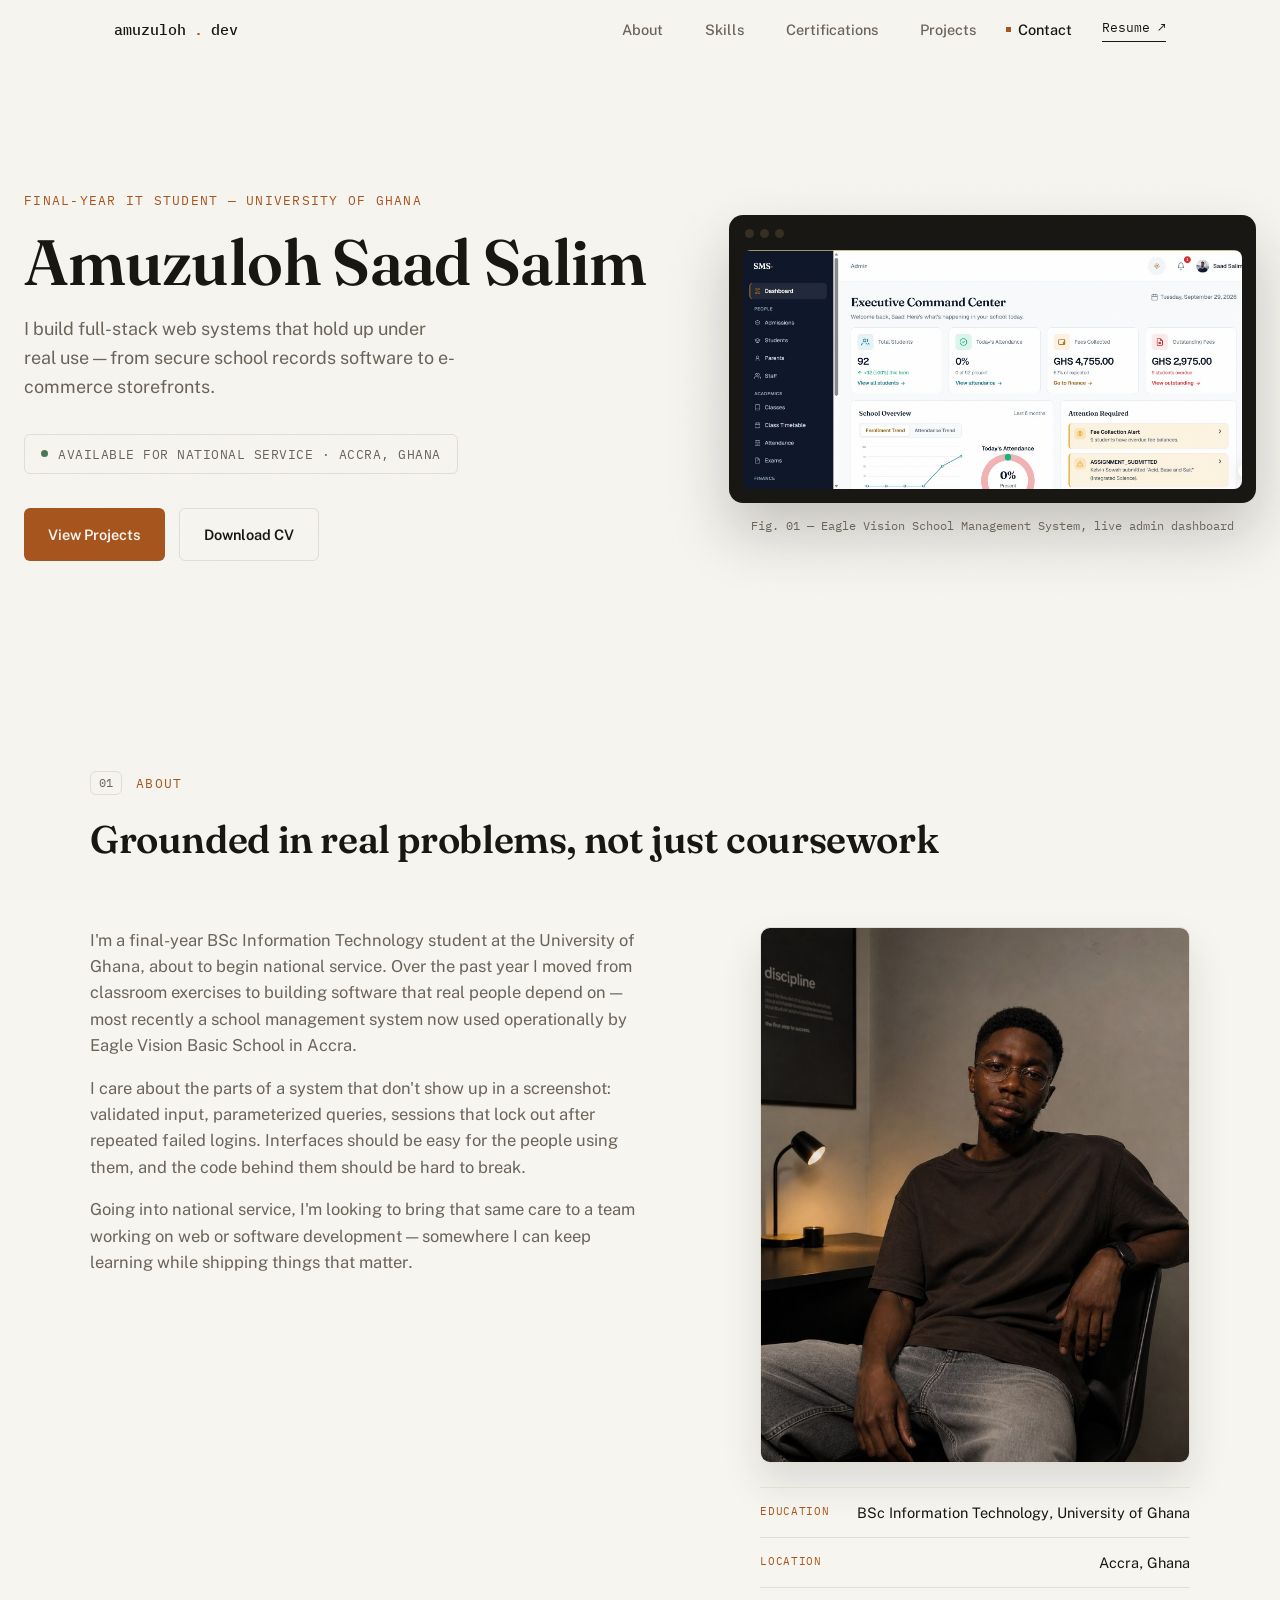
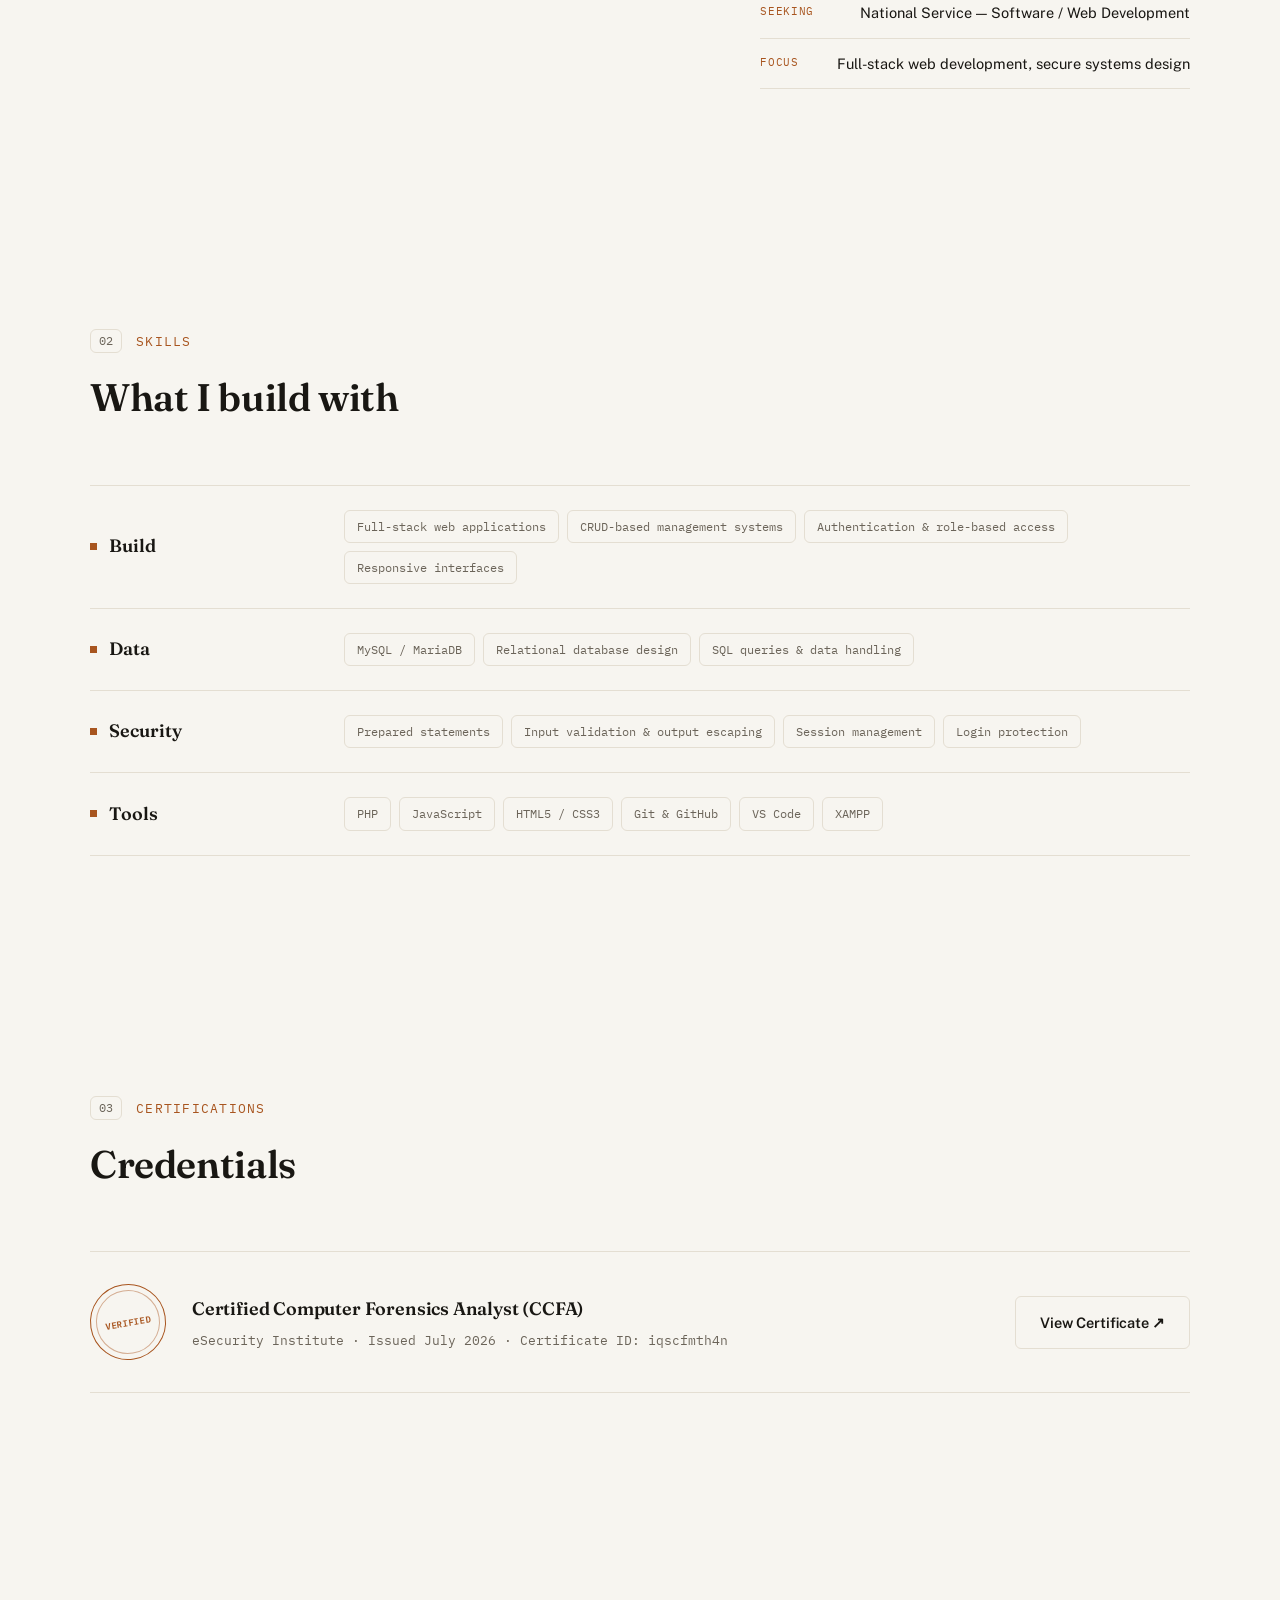
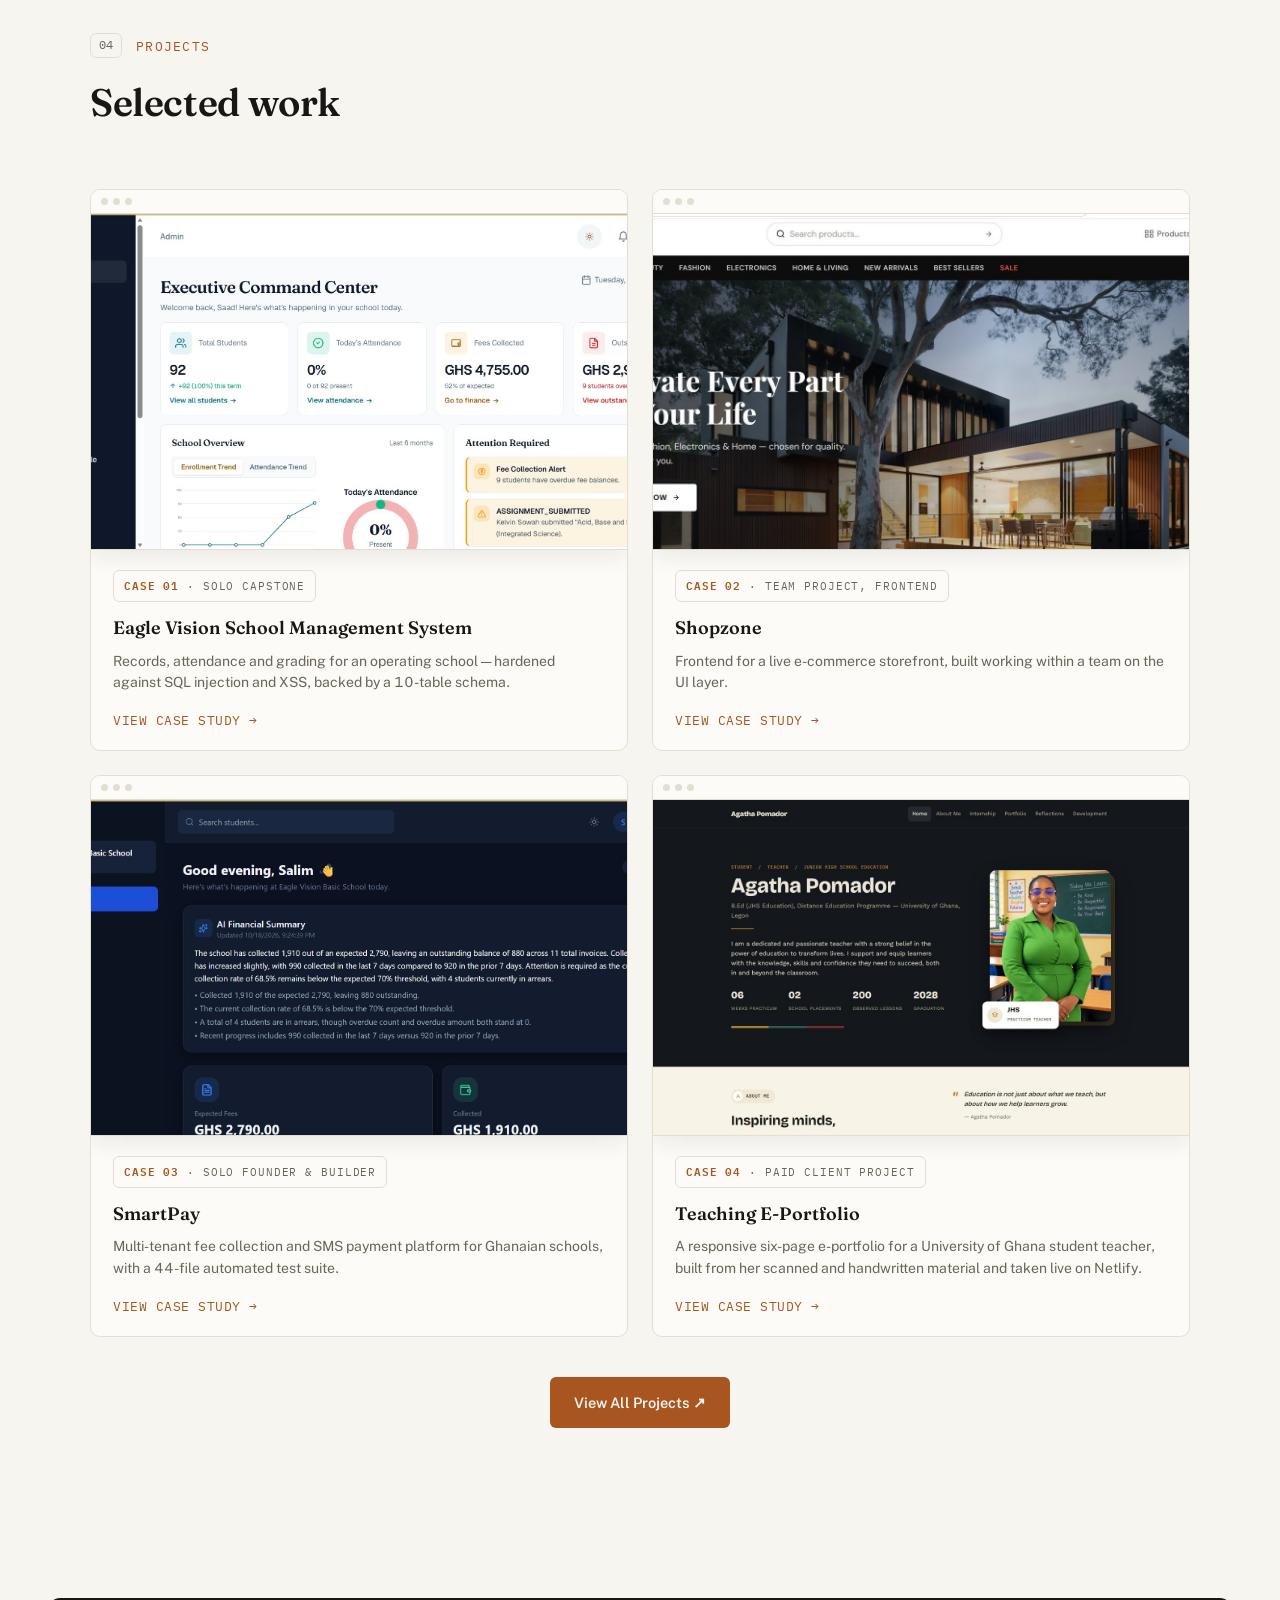
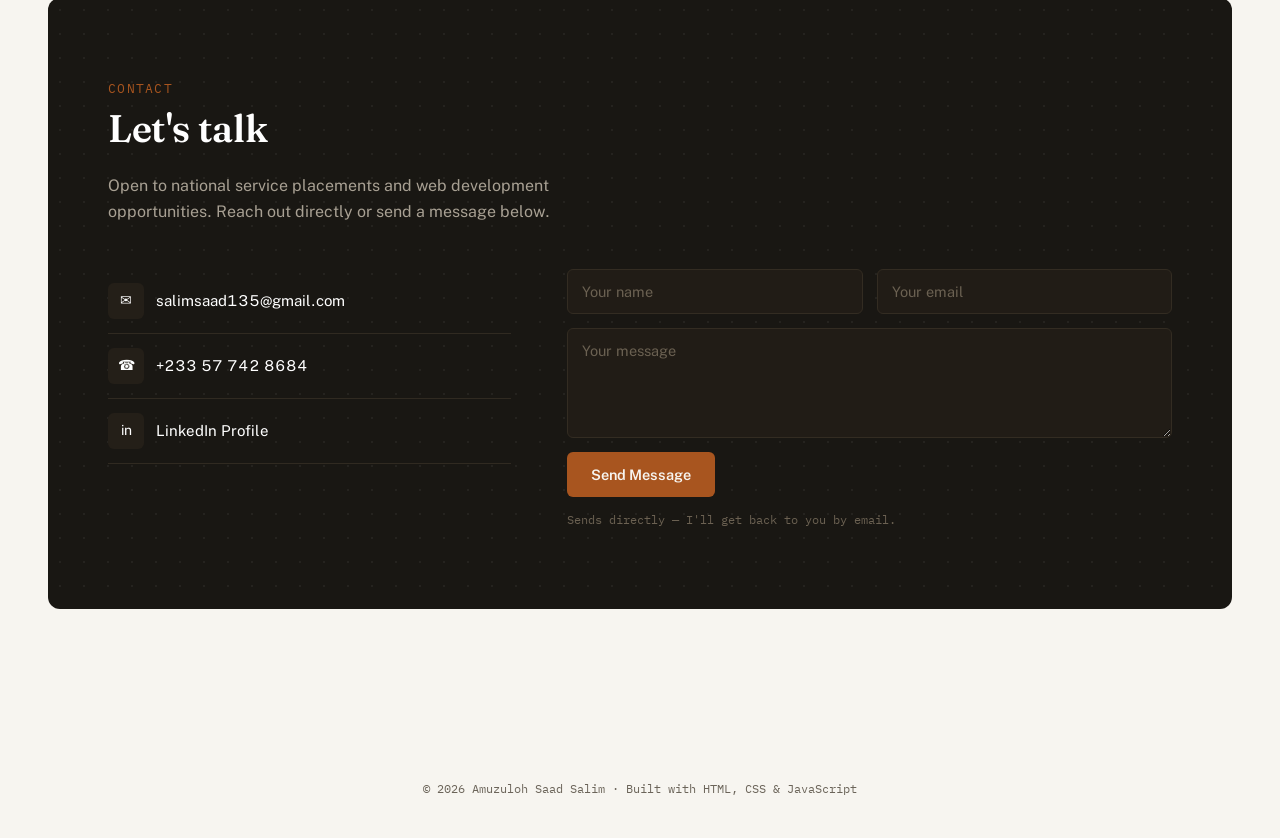
==== commit a0a49773: "Add Agatha's teaching e-portfolio as Case 04" ====
--- a/index.html
+++ b/index.html
@@ -225,6 +225,18 @@
             <span class="case-tag"><b>Case 03</b> · Solo Founder &amp; Builder</span>
             <h4>SmartPay</h4>
             <p>Multi-tenant fee collection and SMS payment platform for Ghanaian schools, with a 44-file automated test suite.</p>
+            <span class="work-teaser-link">View Case Study →</span>
+          </div>
+        </a>
+        <a class="work-teaser-card spotlight" href="projects.html#teaching-portfolio">
+          <div class="frame">
+            <div class="frame-bar"><span></span><span></span><span></span></div>
+            <img src="assets/agatha_home.jpg" alt="Agatha Pomador teaching e-portfolio homepage">
+          </div>
+          <div class="work-teaser-body">
+            <span class="case-tag"><b>Case 04</b> · Paid Client Project</span>
+            <h4>Teaching E-Portfolio</h4>
+            <p>A responsive six-page e-portfolio for a University of Ghana student teacher, built from her scanned and handwritten material and taken live on Netlify.</p>
             <span class="work-teaser-link">View Case Study →</span>
           </div>
         </a>
--- a/styles.css
+++ b/styles.css
@@ -457,7 +457,7 @@
   }
 
   /* WORK TEASER (homepage) */
-  .work-teaser-grid{ display:grid; grid-template-columns:repeat(auto-fit,minmax(260px,1fr)); gap:24px; margin-bottom:40px; }
+  .work-teaser-grid{ display:grid; grid-template-columns:repeat(auto-fit,minmax(min(100%,420px),1fr)); gap:24px; margin-bottom:40px; }
   .work-teaser-card{
     display:flex; flex-direction:column;
     border:1px solid var(--line); border-radius:var(--radius); overflow:hidden;
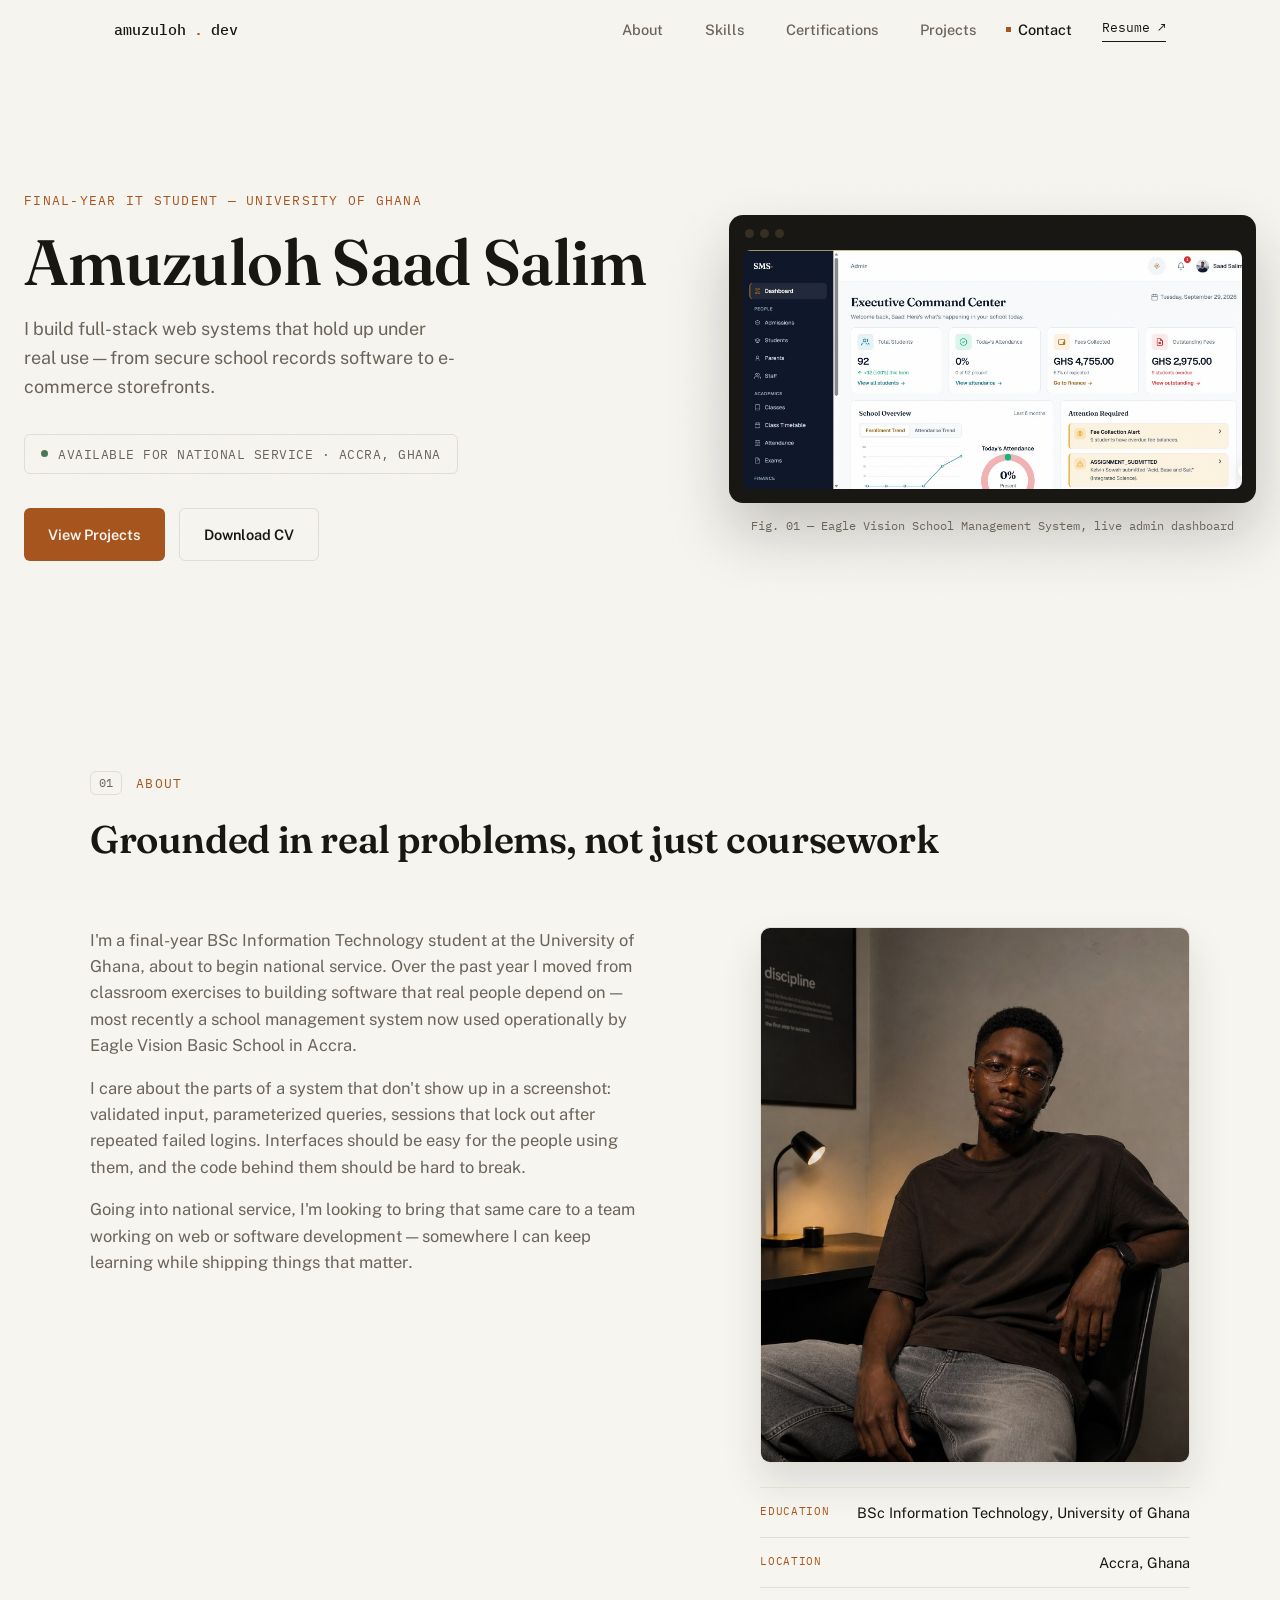
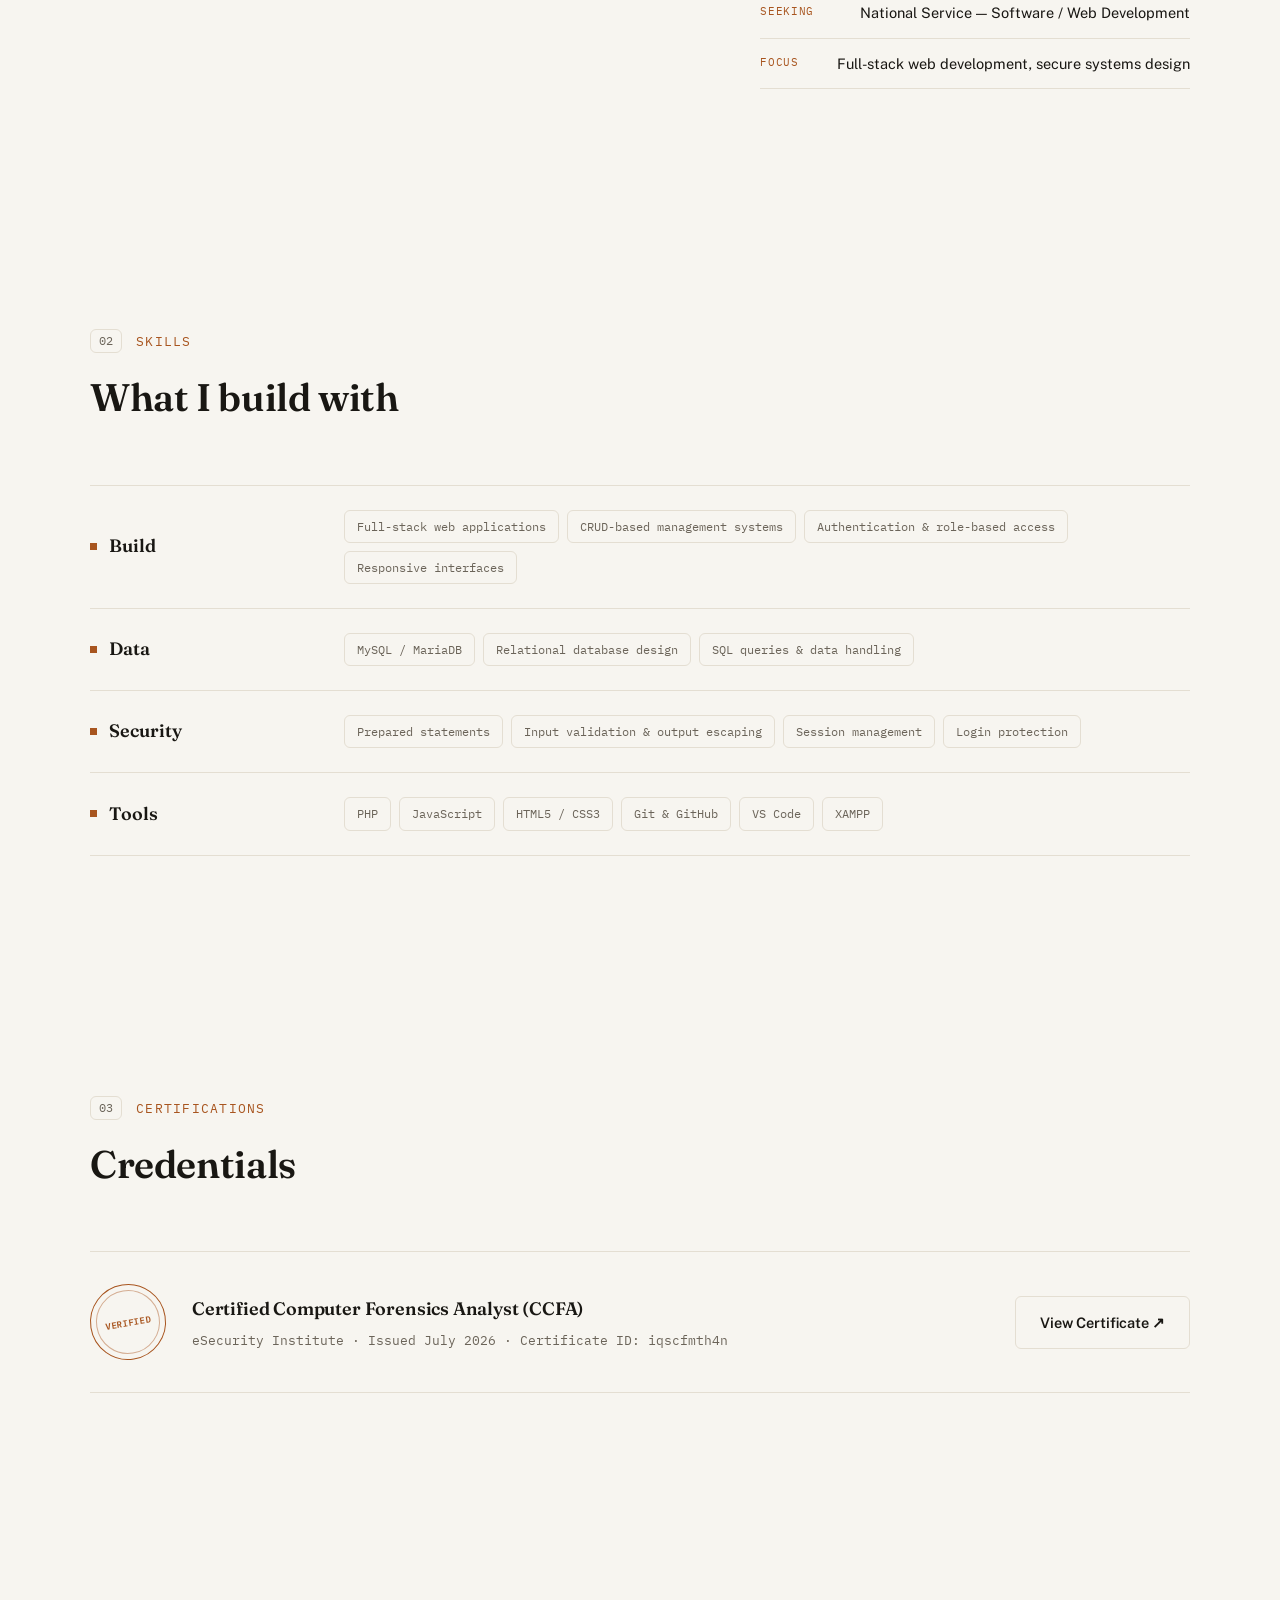
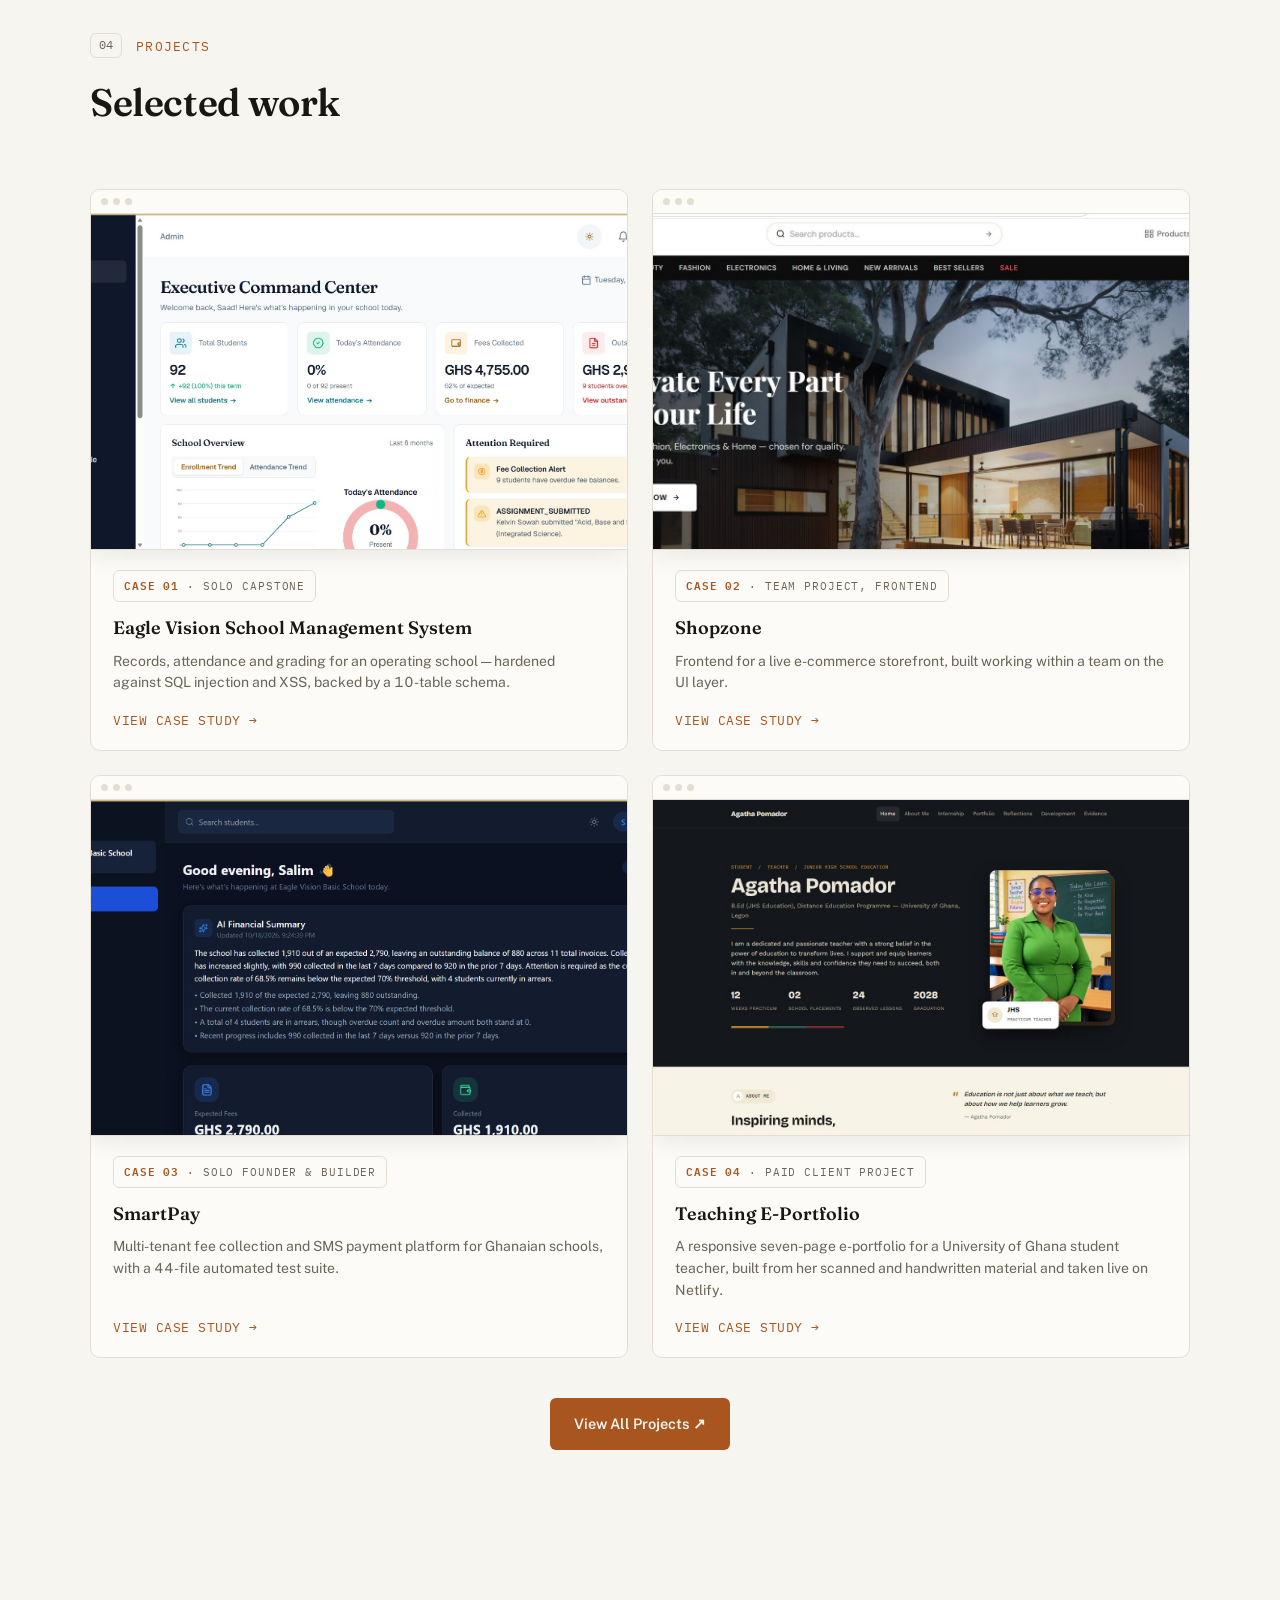
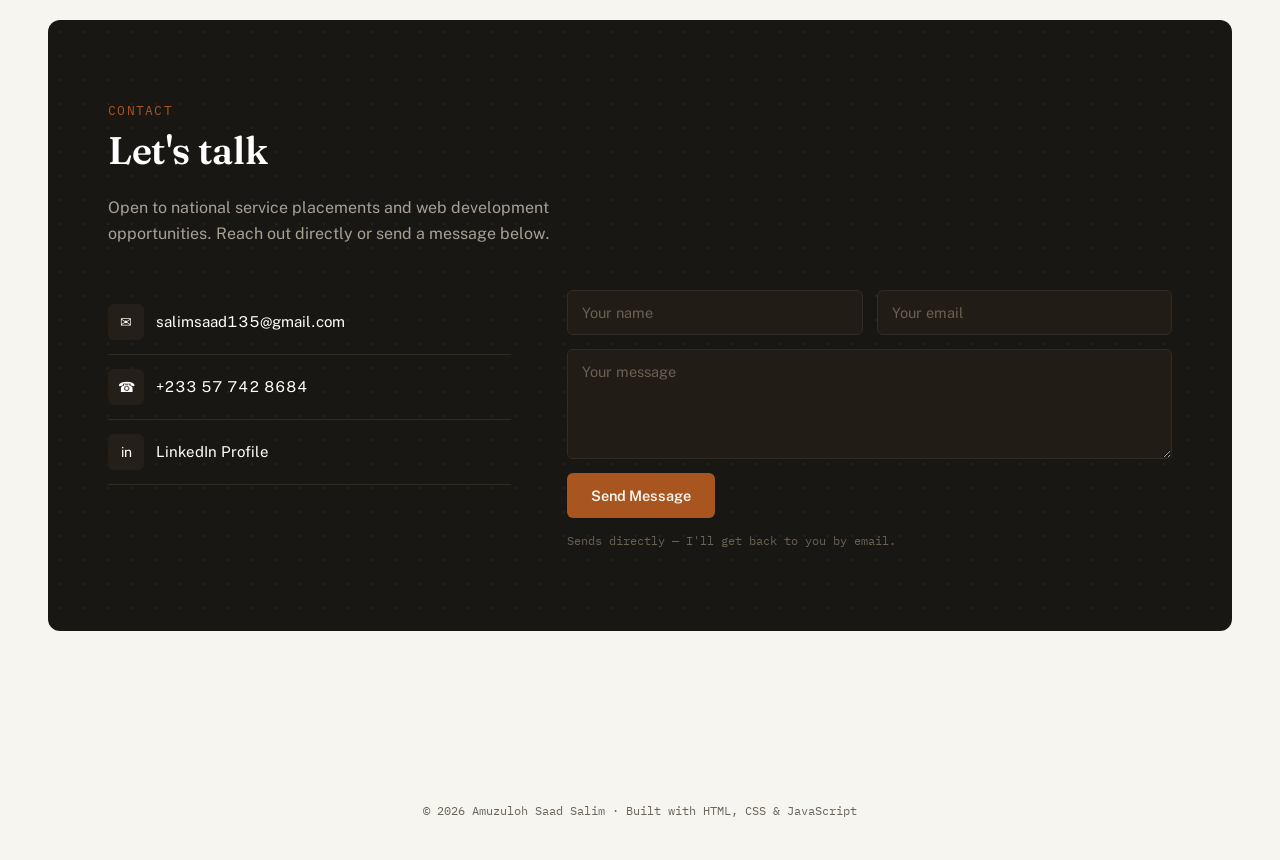
==== commit e8dabc9b: "Refresh Case 04 screenshots with Agatha's updated site Retake home, internship and phone shots from " ====
--- a/index.html
+++ b/index.html
@@ -236,7 +236,7 @@
           <div class="work-teaser-body">
             <span class="case-tag"><b>Case 04</b> · Paid Client Project</span>
             <h4>Teaching E-Portfolio</h4>
-            <p>A responsive six-page e-portfolio for a University of Ghana student teacher, built from her scanned and handwritten material and taken live on Netlify.</p>
+            <p>A responsive seven-page e-portfolio for a University of Ghana student teacher, built from her scanned and handwritten material and taken live on Netlify.</p>
             <span class="work-teaser-link">View Case Study →</span>
           </div>
         </a>
--- a/styles.css
+++ b/styles.css
@@ -344,7 +344,7 @@
   .frame img{ width:100%; display:block; transition:transform .5s var(--ease); }
   .frame:hover img{ transform:scale(1.05); }
   .shot-gallery{ display:flex; flex-direction:column; gap:12px; }
-  .shot-grid{ display:grid; grid-template-columns:repeat(3,1fr); gap:12px; }
+  .shot-grid{ display:grid; grid-template-columns:repeat(3,1fr); gap:12px; align-items:start; }
   .shot-grid-2{ grid-template-columns:repeat(2,1fr); }
 
   /* CONTACT */
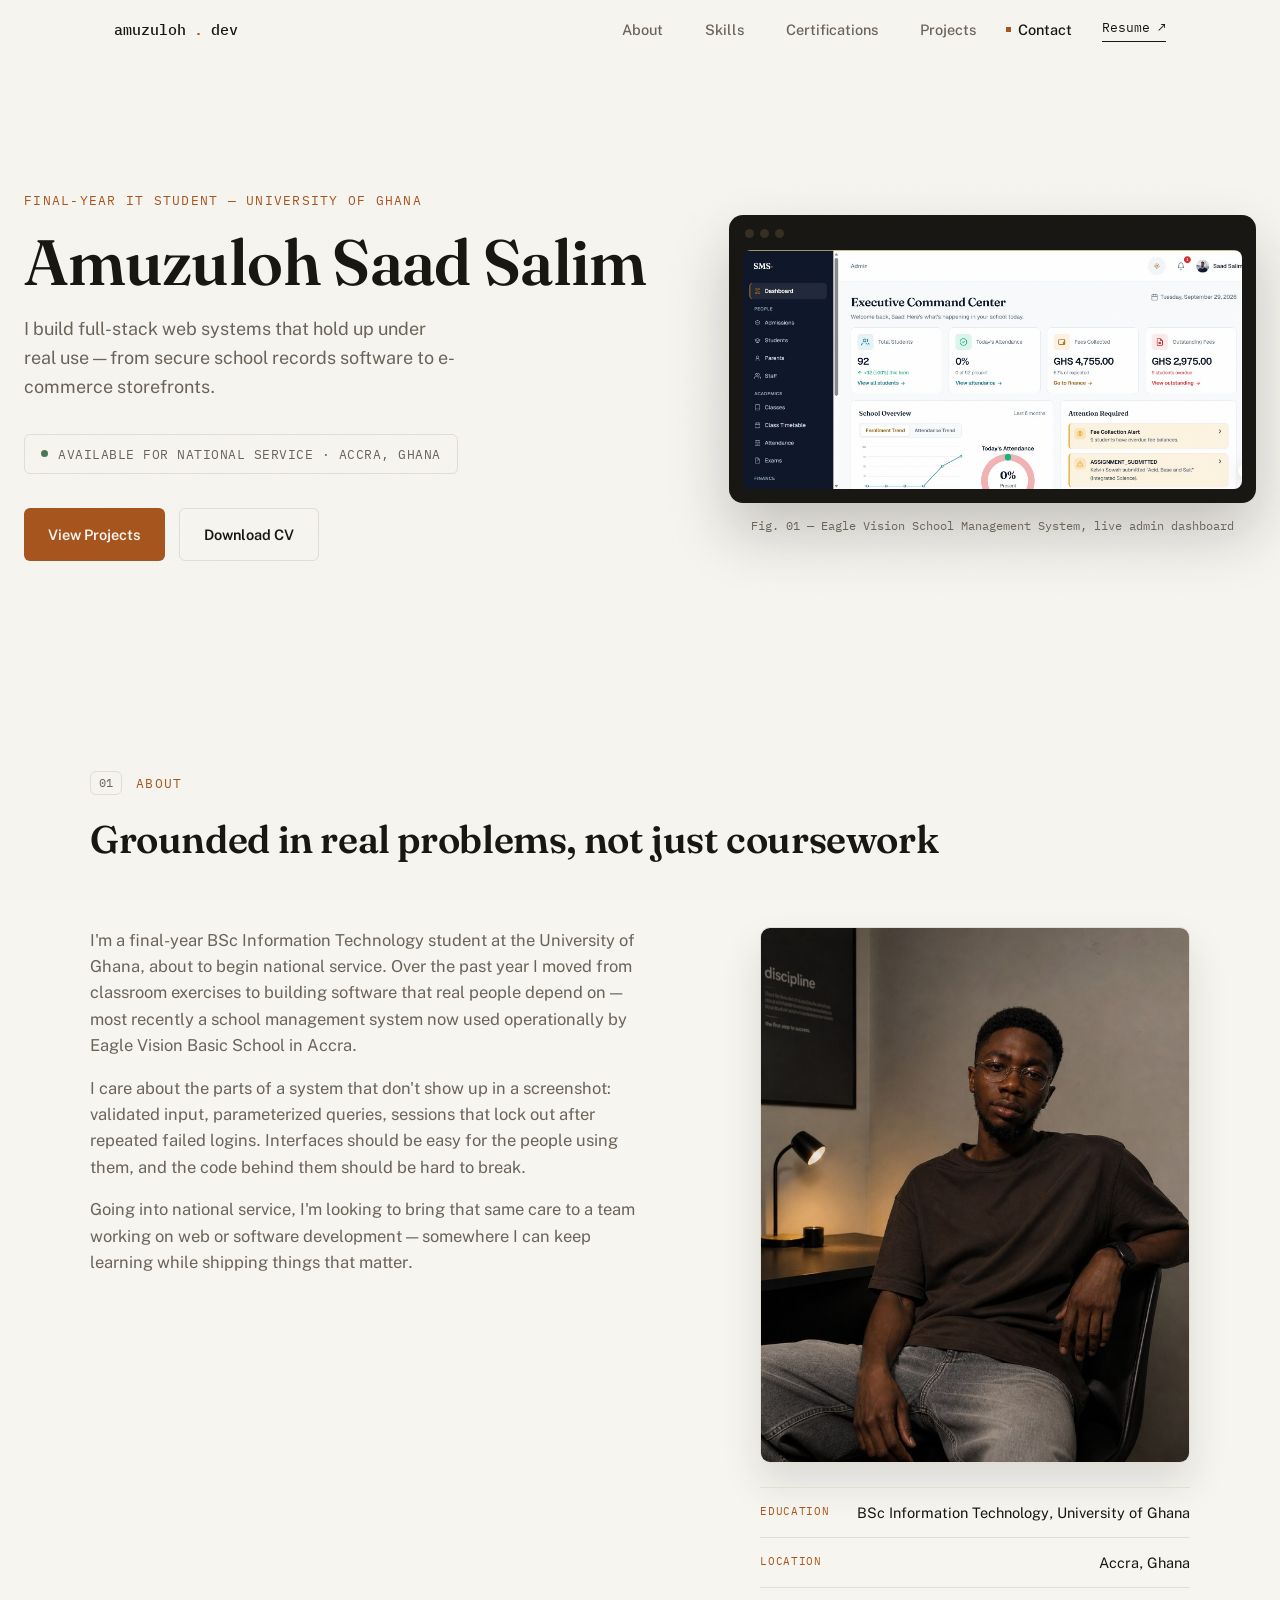
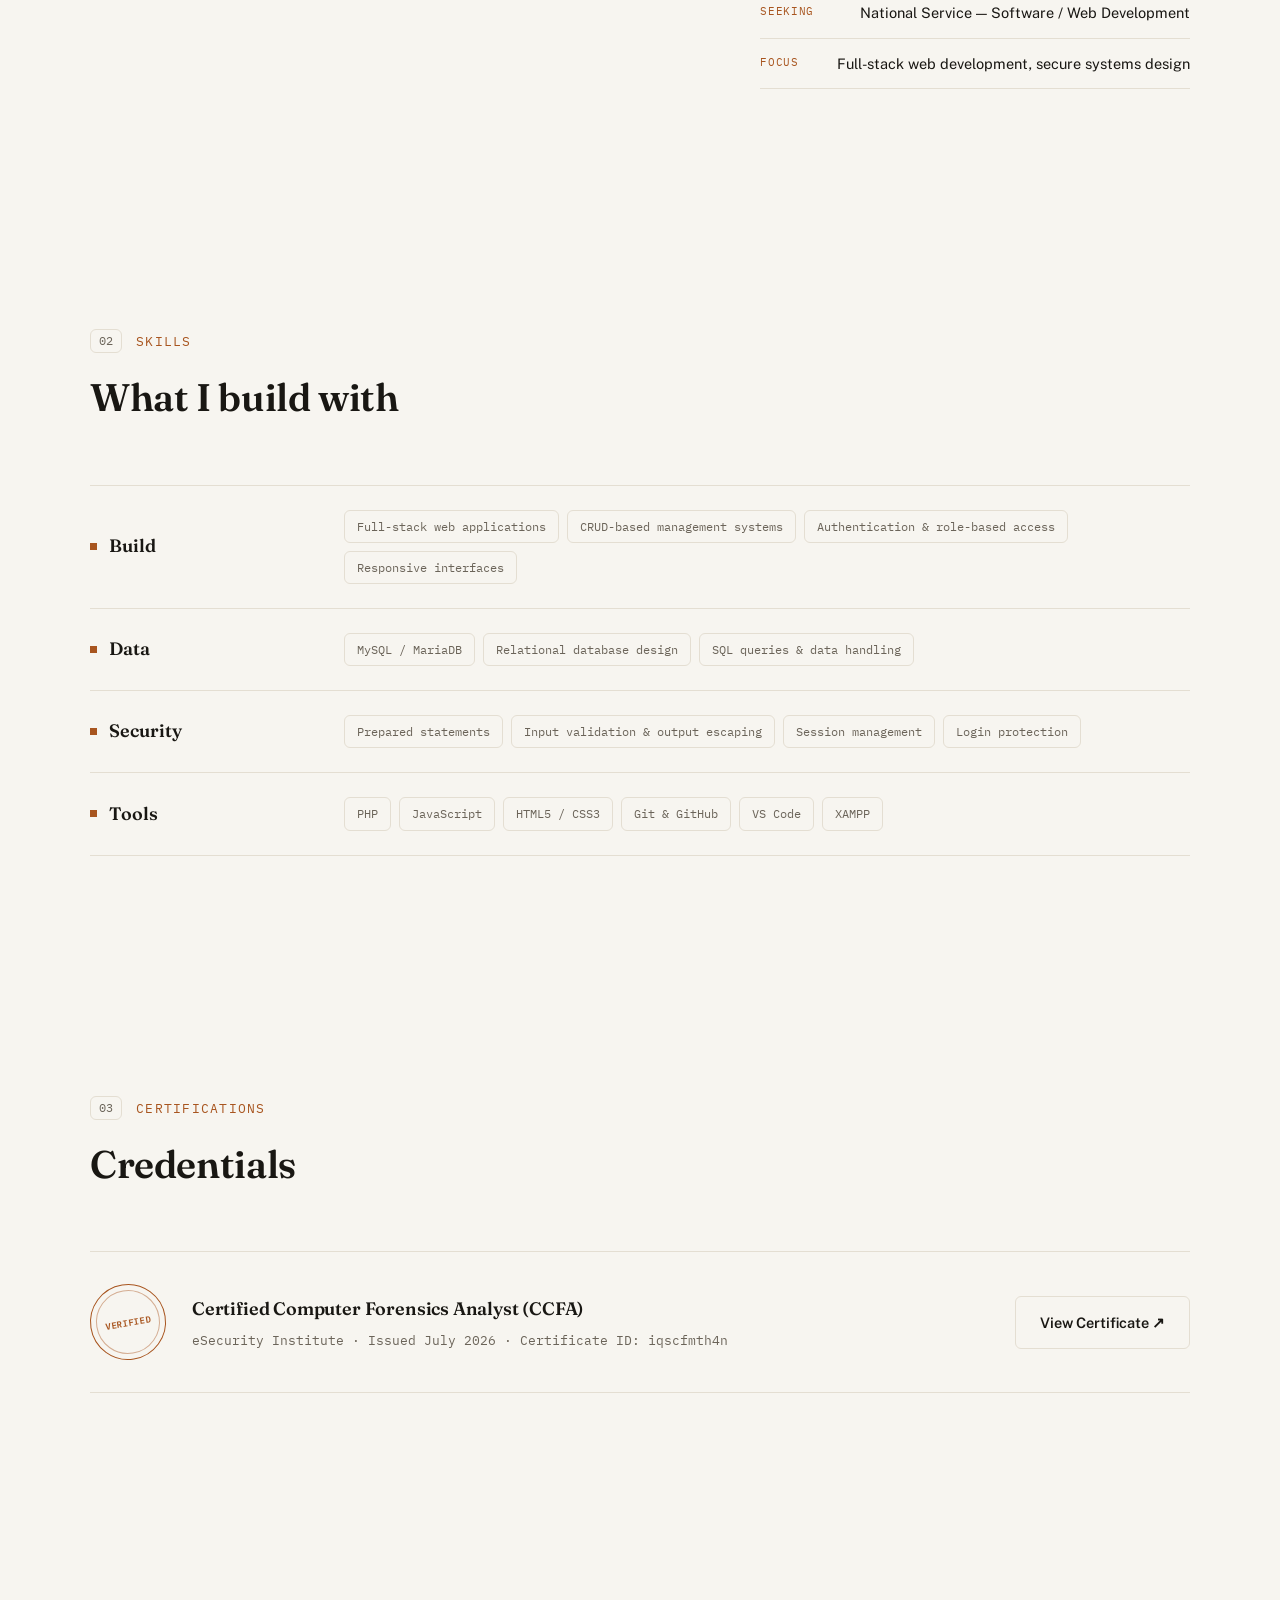
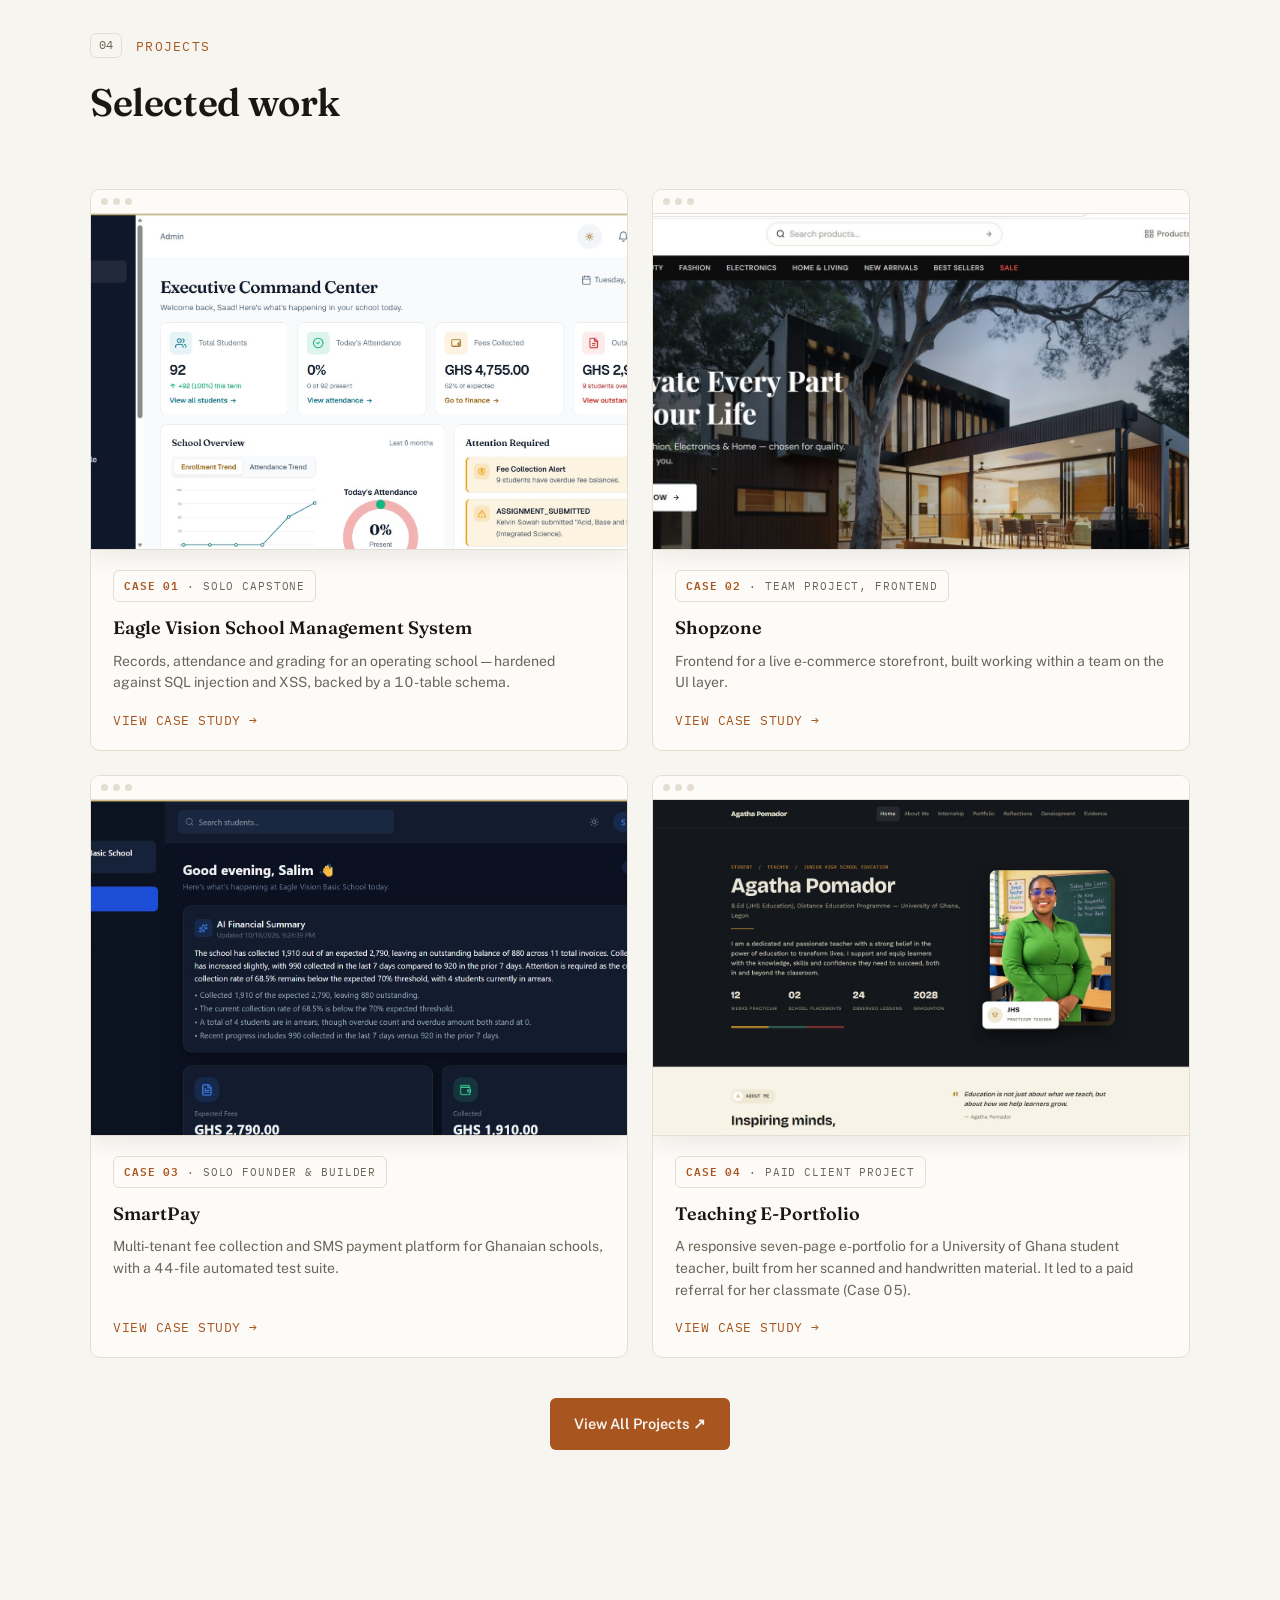
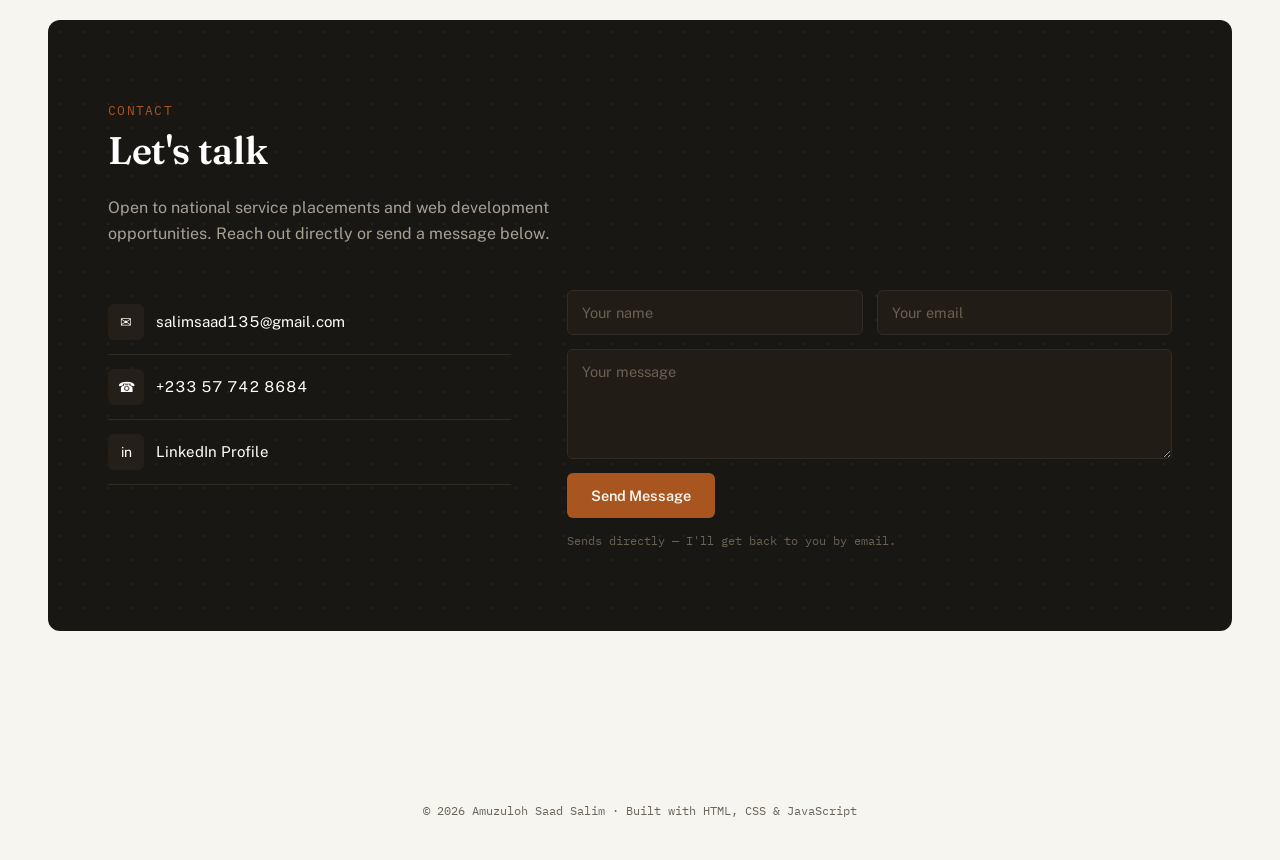
==== commit 5633e2f8: "Add Emmanuella's teaching e-portfolio as Case 05 Co-Authored-By: Claude Opus 5.5 <noreply@anthropic." ====
--- a/index.html
+++ b/index.html
@@ -236,7 +236,7 @@
           <div class="work-teaser-body">
             <span class="case-tag"><b>Case 04</b> · Paid Client Project</span>
             <h4>Teaching E-Portfolio</h4>
-            <p>A responsive seven-page e-portfolio for a University of Ghana student teacher, built from her scanned and handwritten material and taken live on Netlify.</p>
+            <p>A responsive seven-page e-portfolio for a University of Ghana student teacher, built from her scanned and handwritten material. It led to a paid referral for her classmate (Case 05).</p>
             <span class="work-teaser-link">View Case Study →</span>
           </div>
         </a>
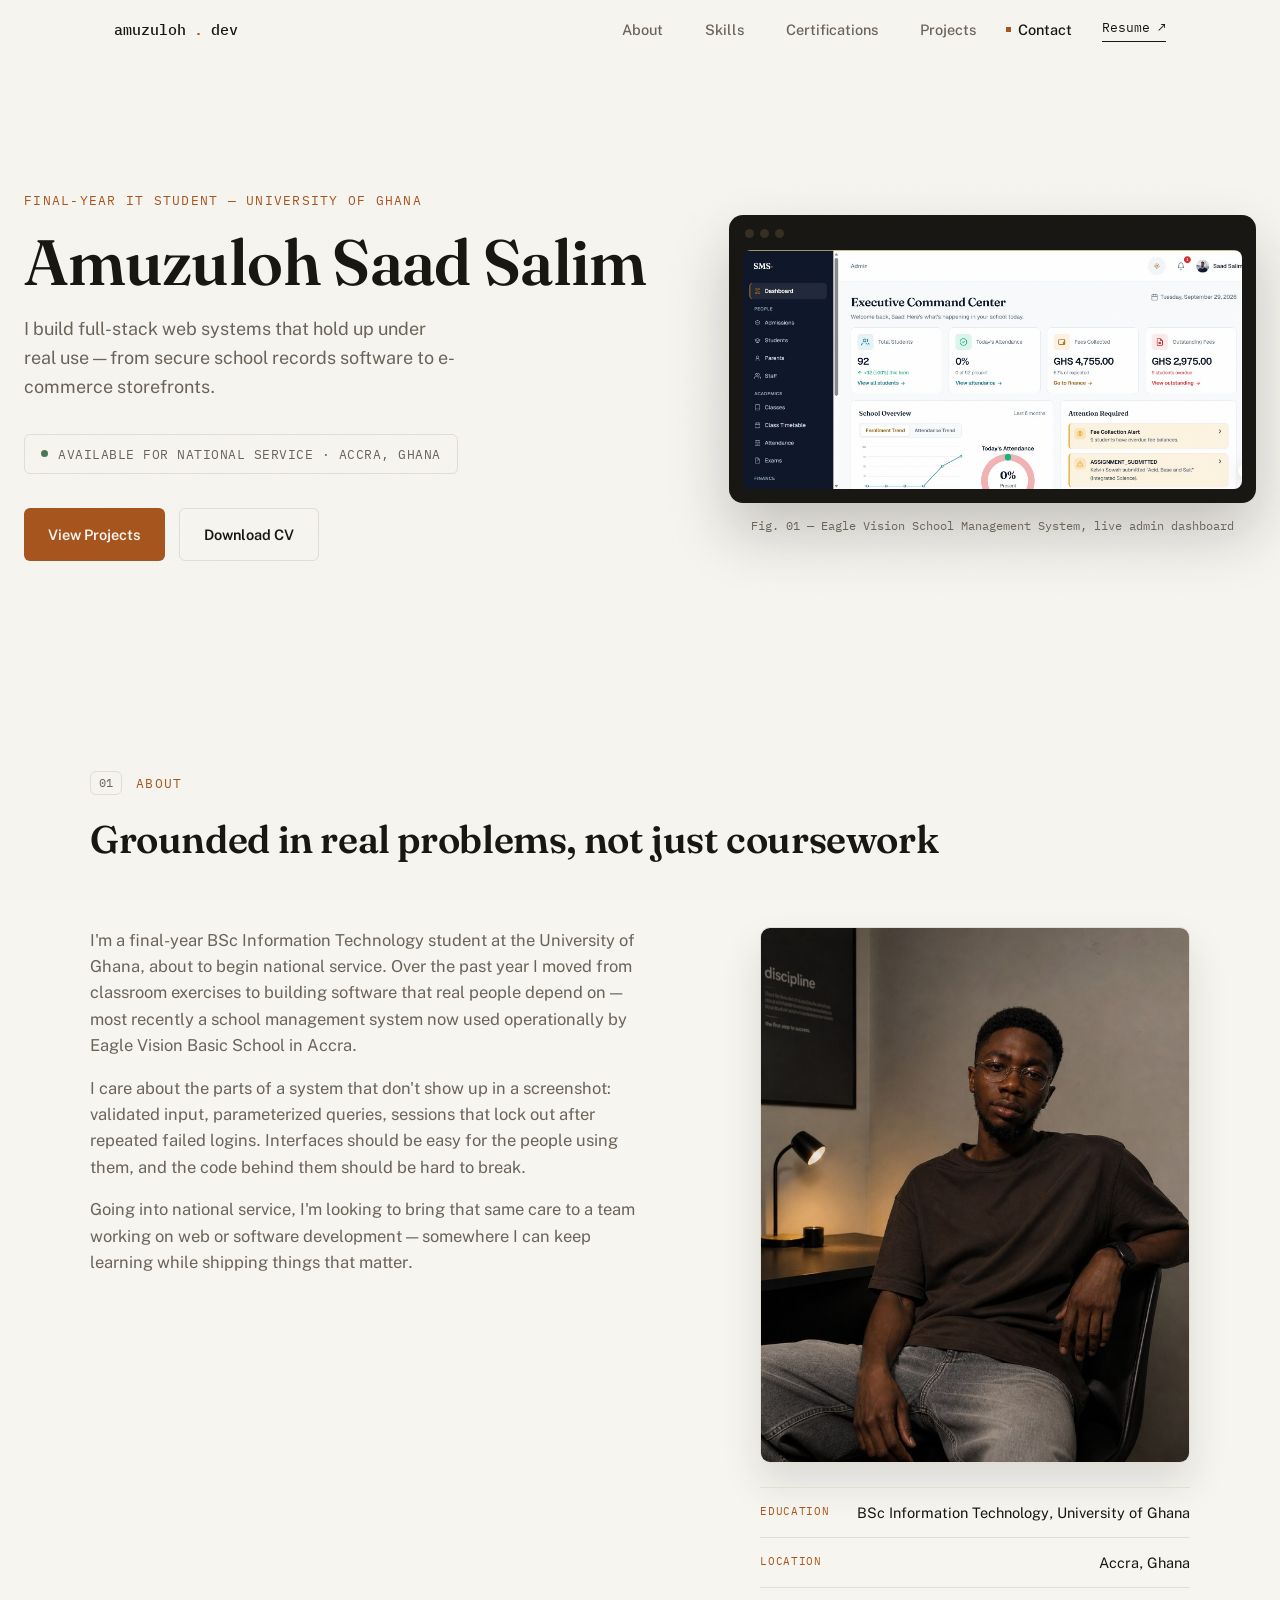
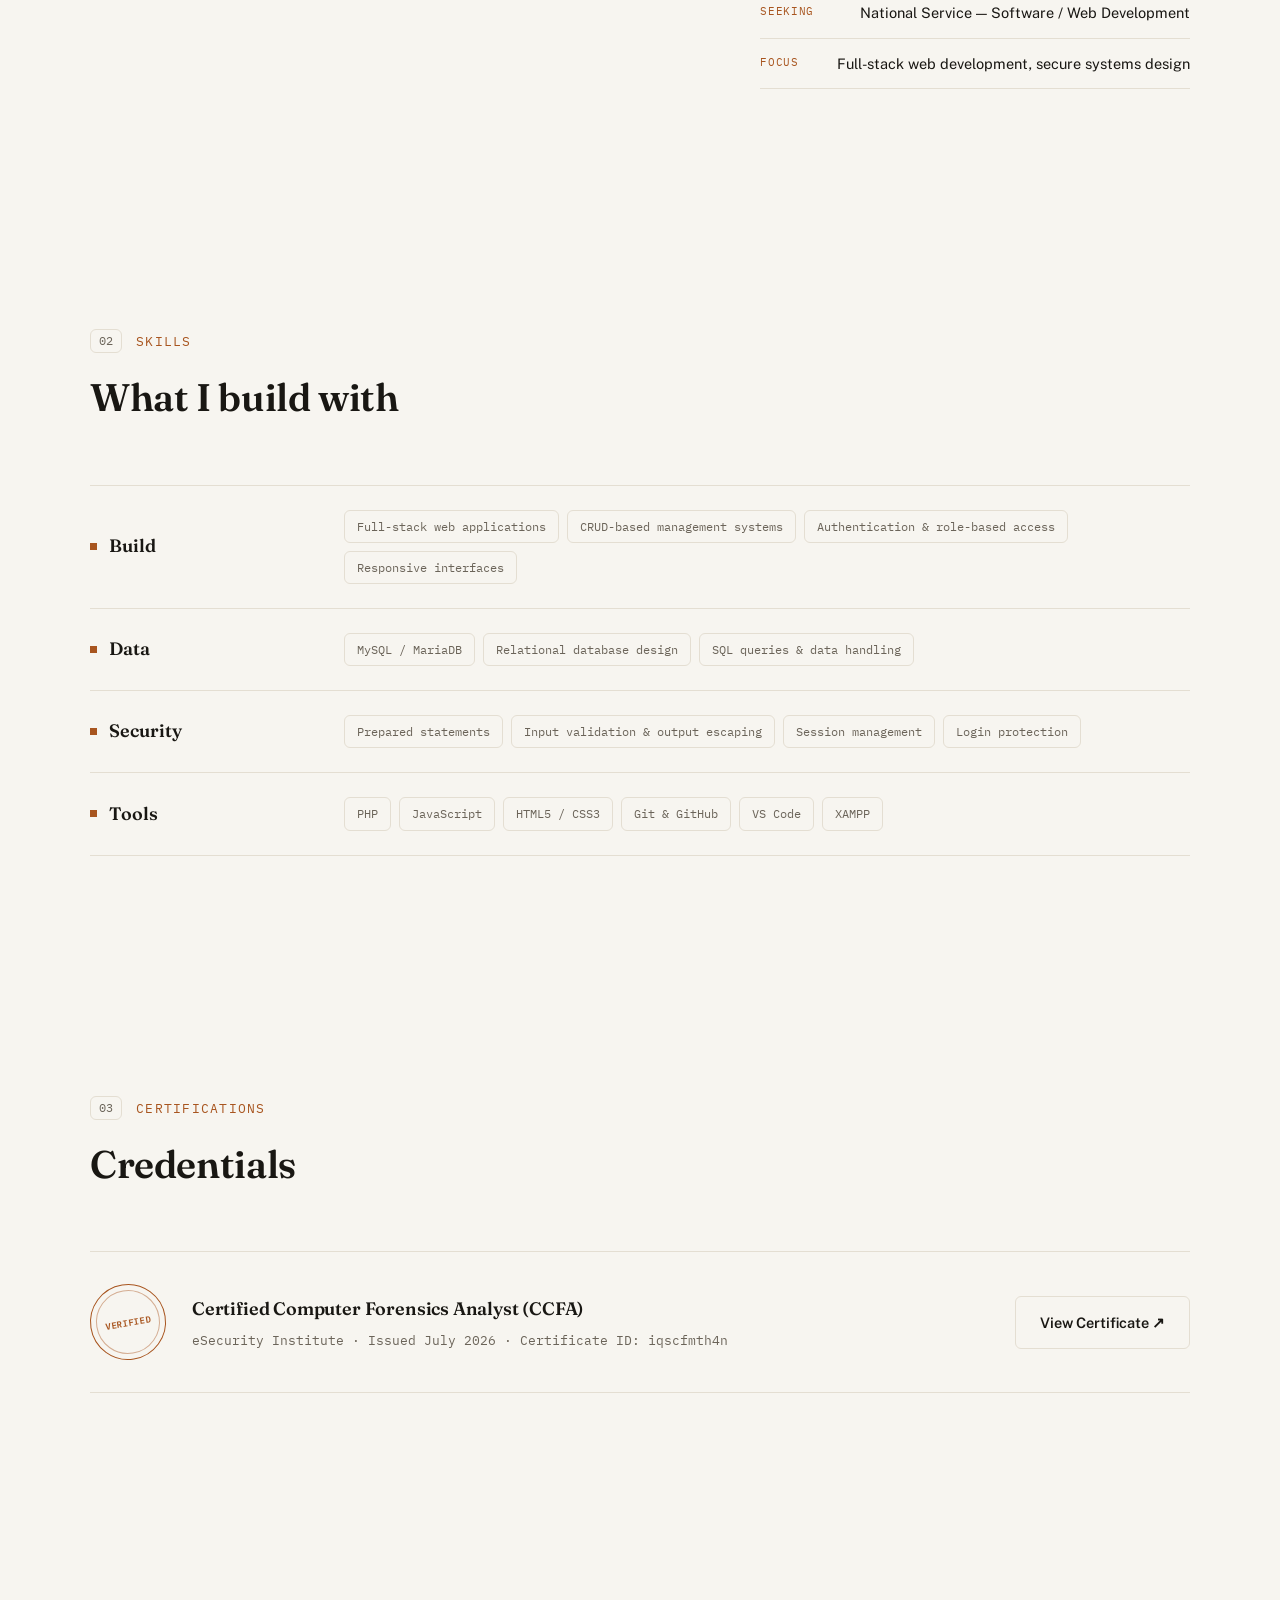
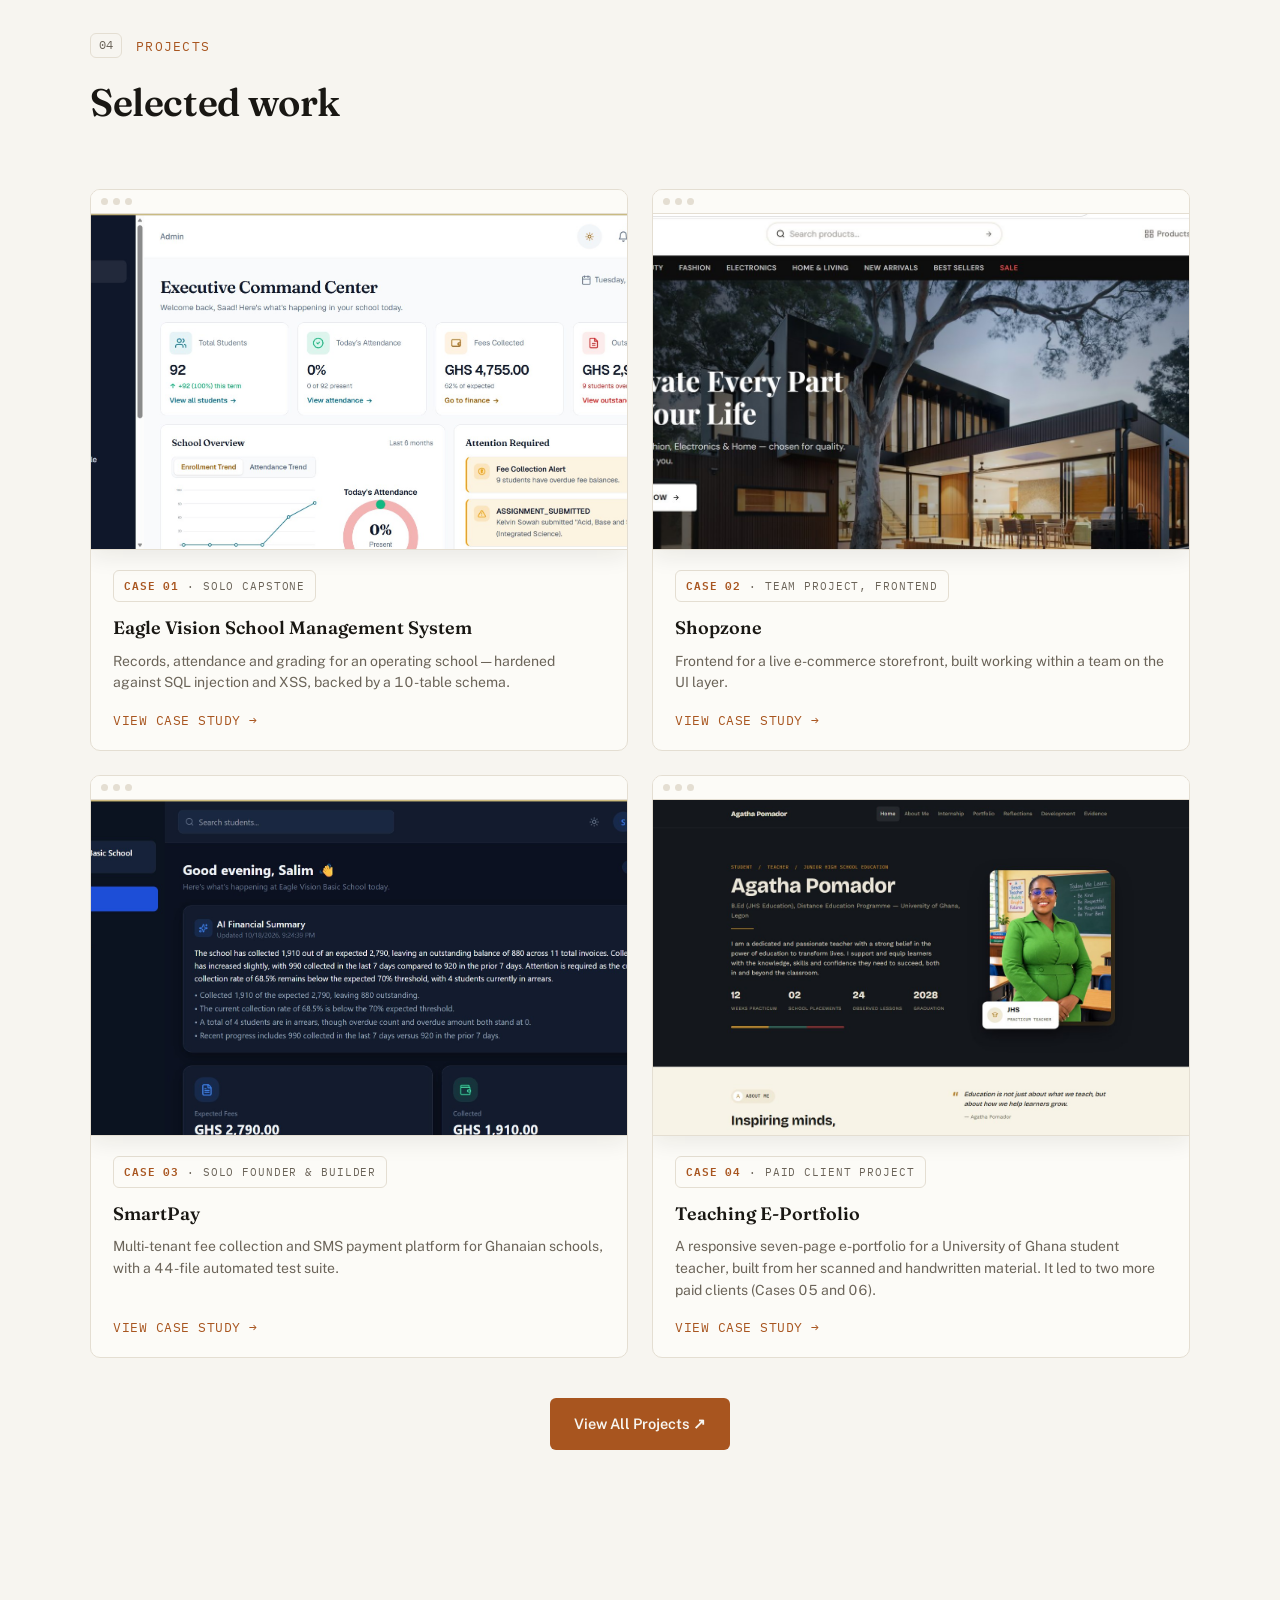
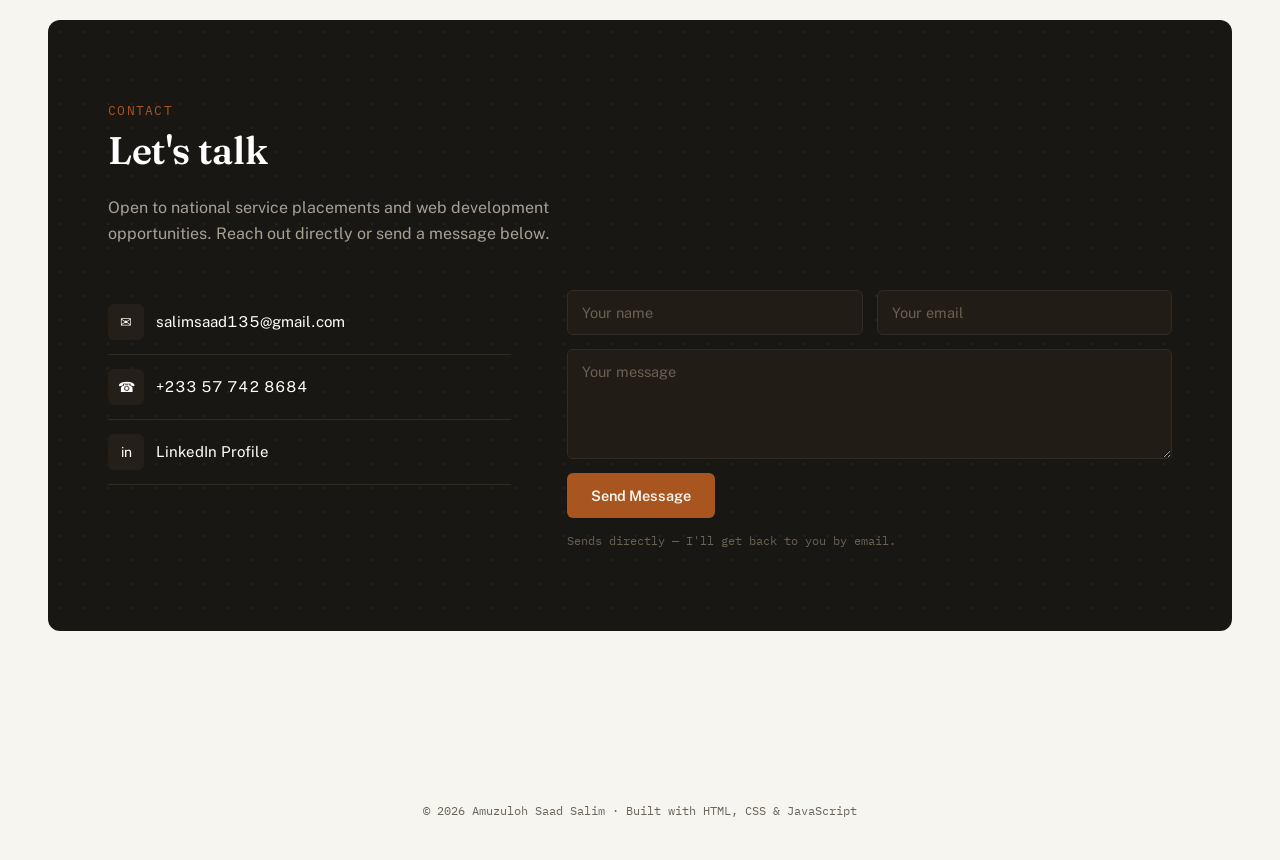
==== commit cefdab3e: "Add Bram Brenu's teaching e-portfolio as Case 06 Co-Authored-By: Claude Opus 5.5 <noreply@anthropic." ====
--- a/index.html
+++ b/index.html
@@ -236,7 +236,7 @@
           <div class="work-teaser-body">
             <span class="case-tag"><b>Case 04</b> · Paid Client Project</span>
             <h4>Teaching E-Portfolio</h4>
-            <p>A responsive seven-page e-portfolio for a University of Ghana student teacher, built from her scanned and handwritten material. It led to a paid referral for her classmate (Case 05).</p>
+            <p>A responsive seven-page e-portfolio for a University of Ghana student teacher, built from her scanned and handwritten material. It led to two more paid clients (Cases 05 and 06).</p>
             <span class="work-teaser-link">View Case Study →</span>
           </div>
         </a>
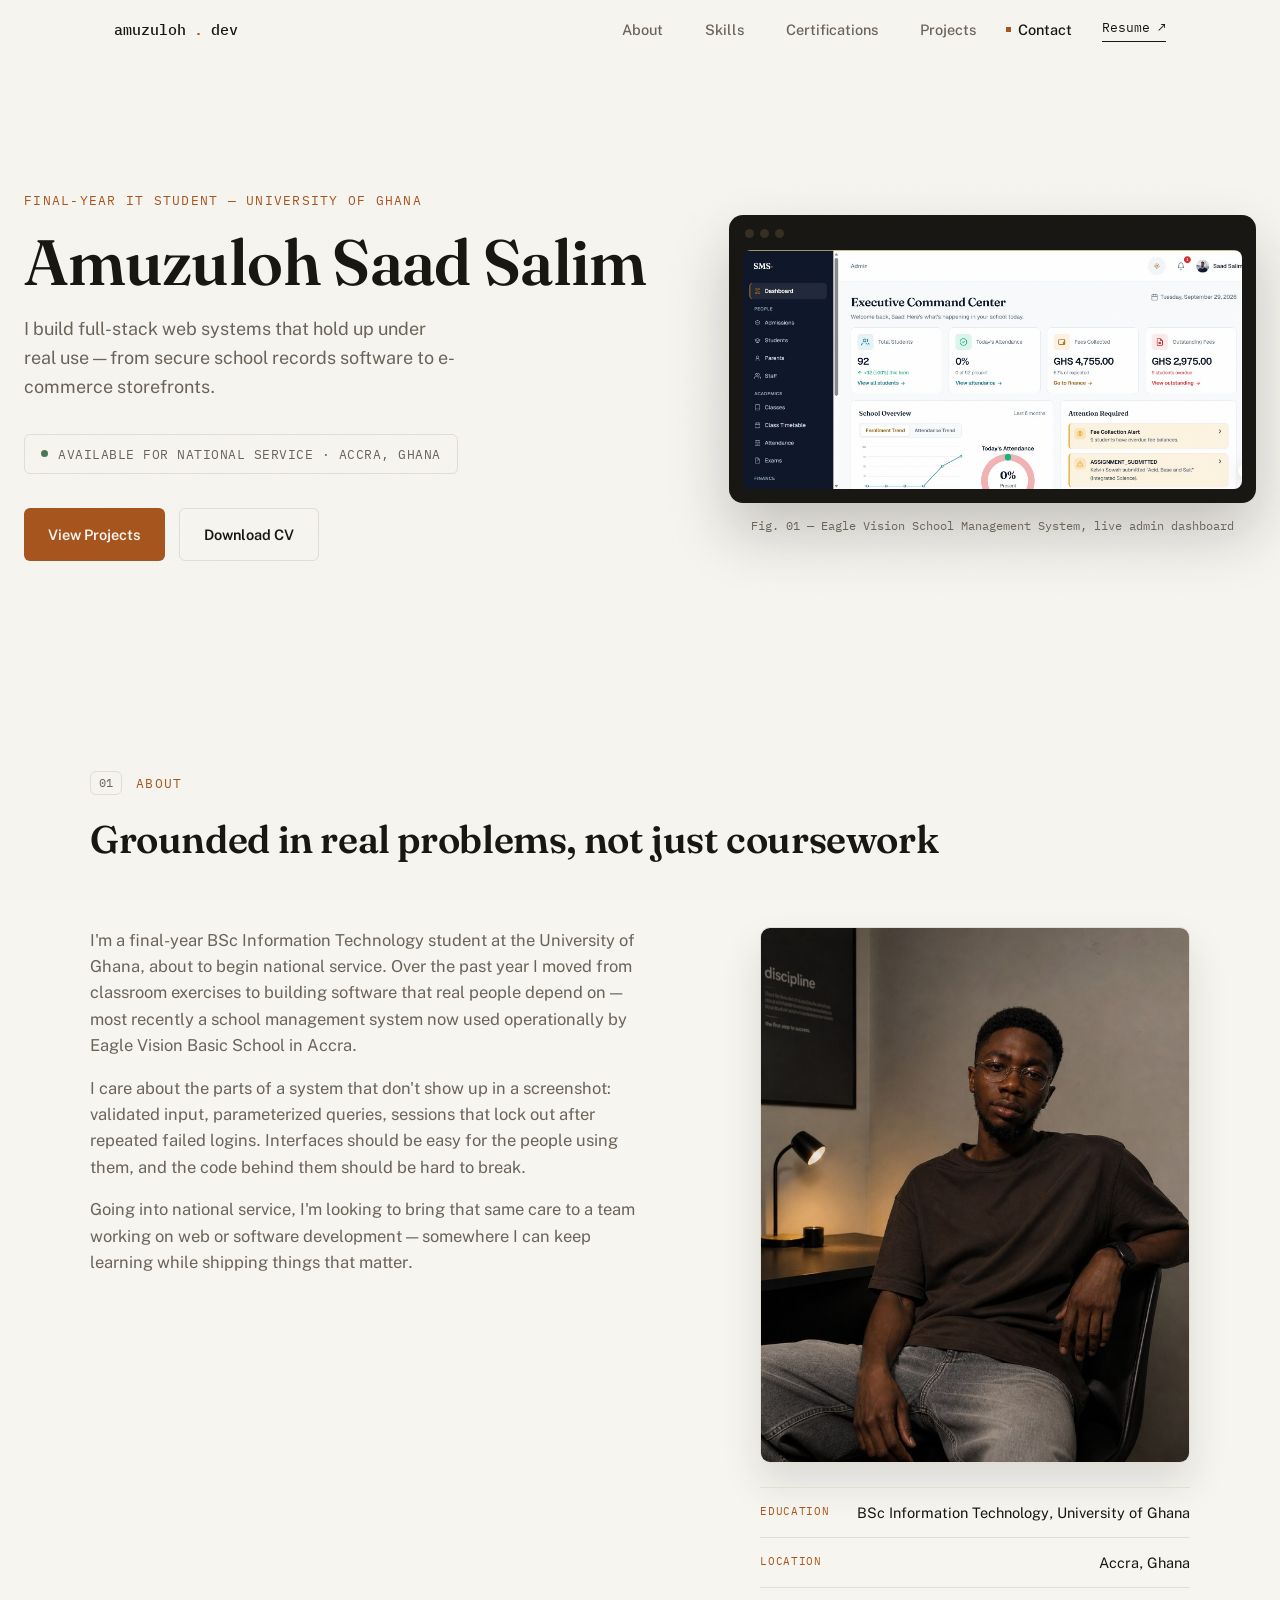
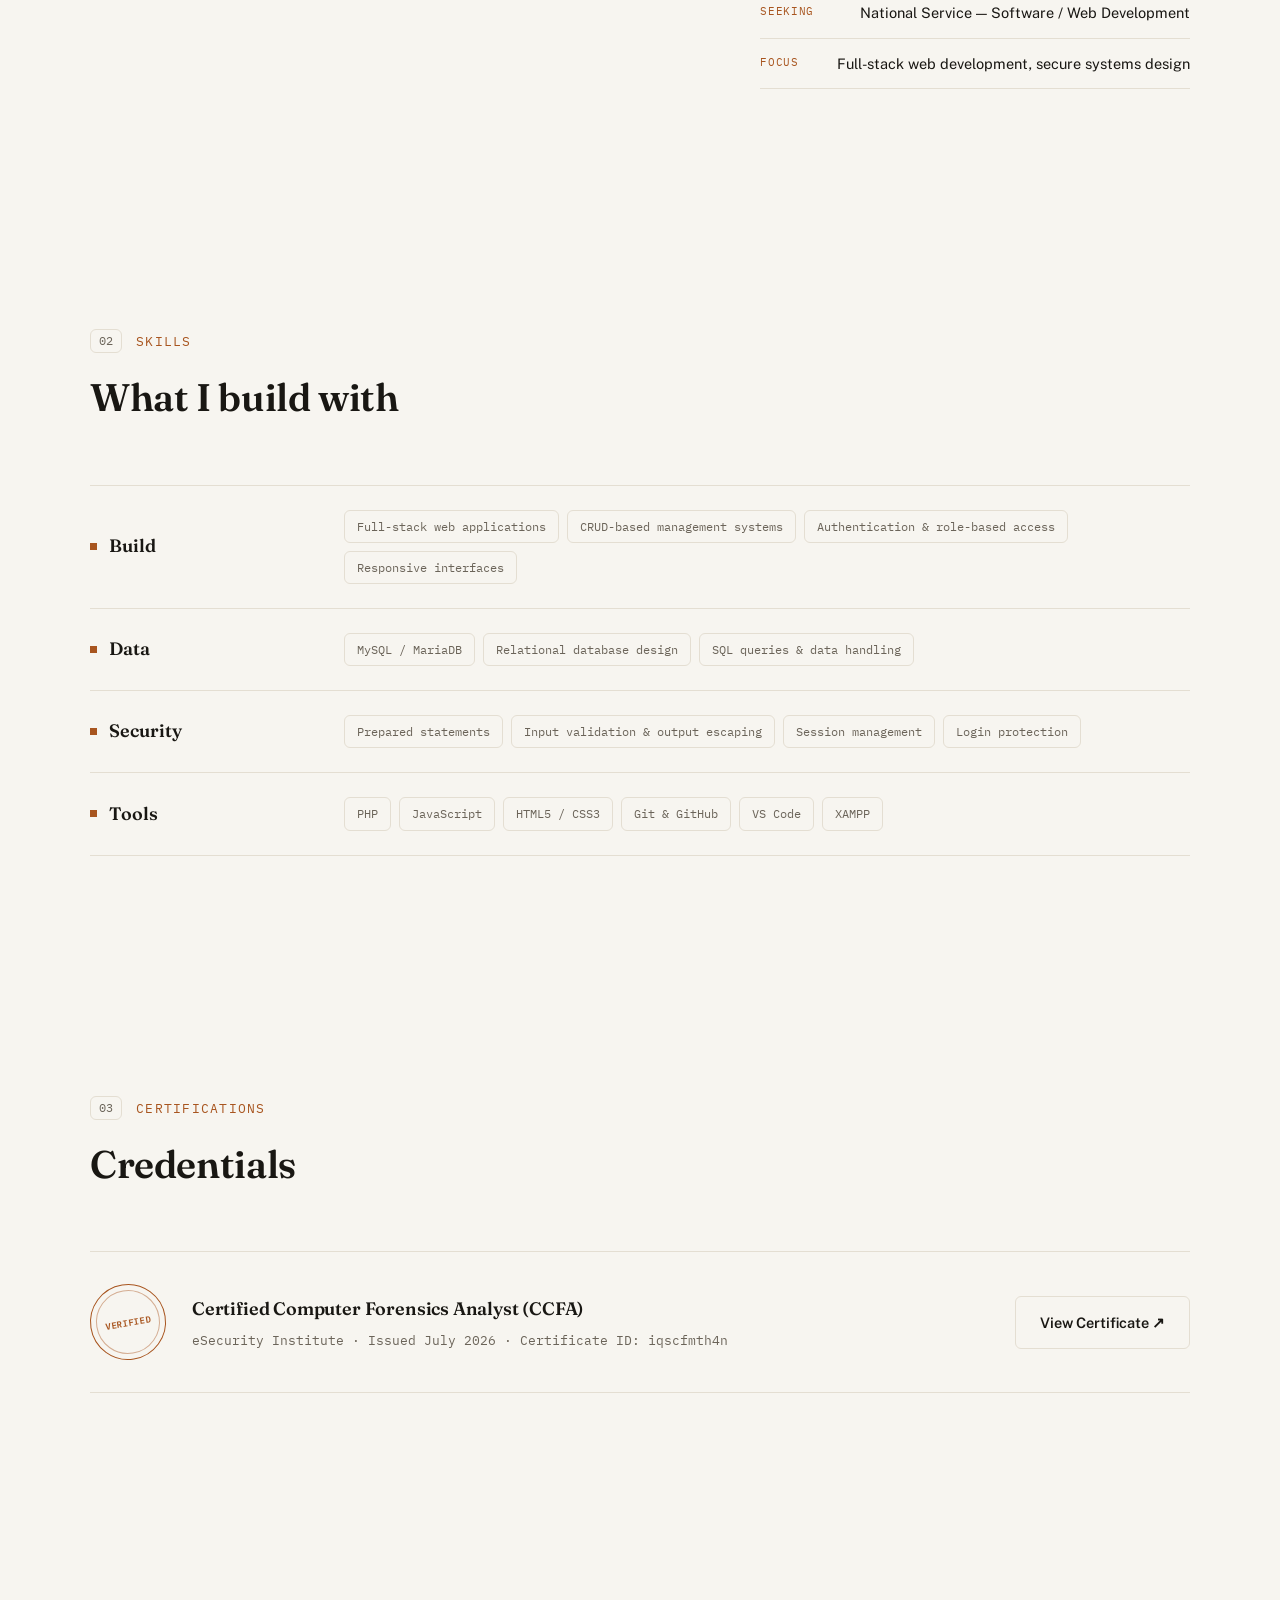
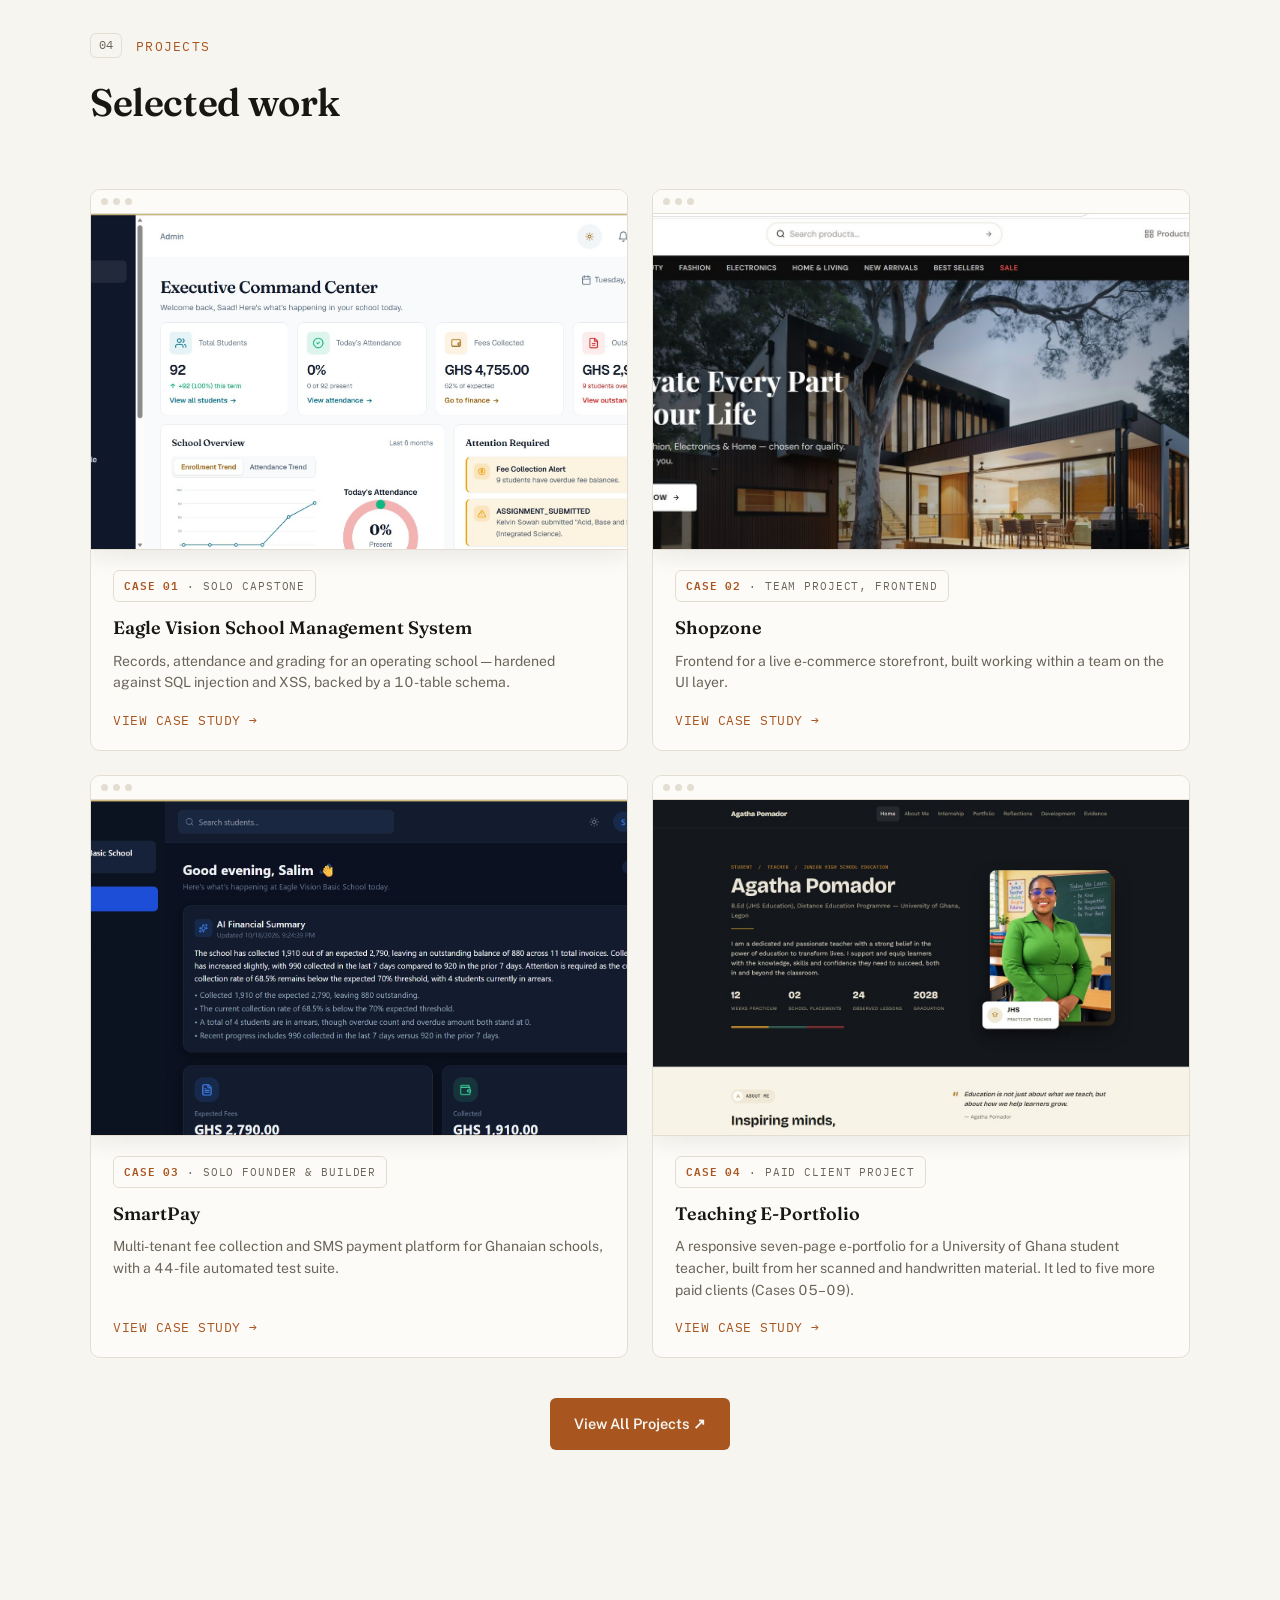
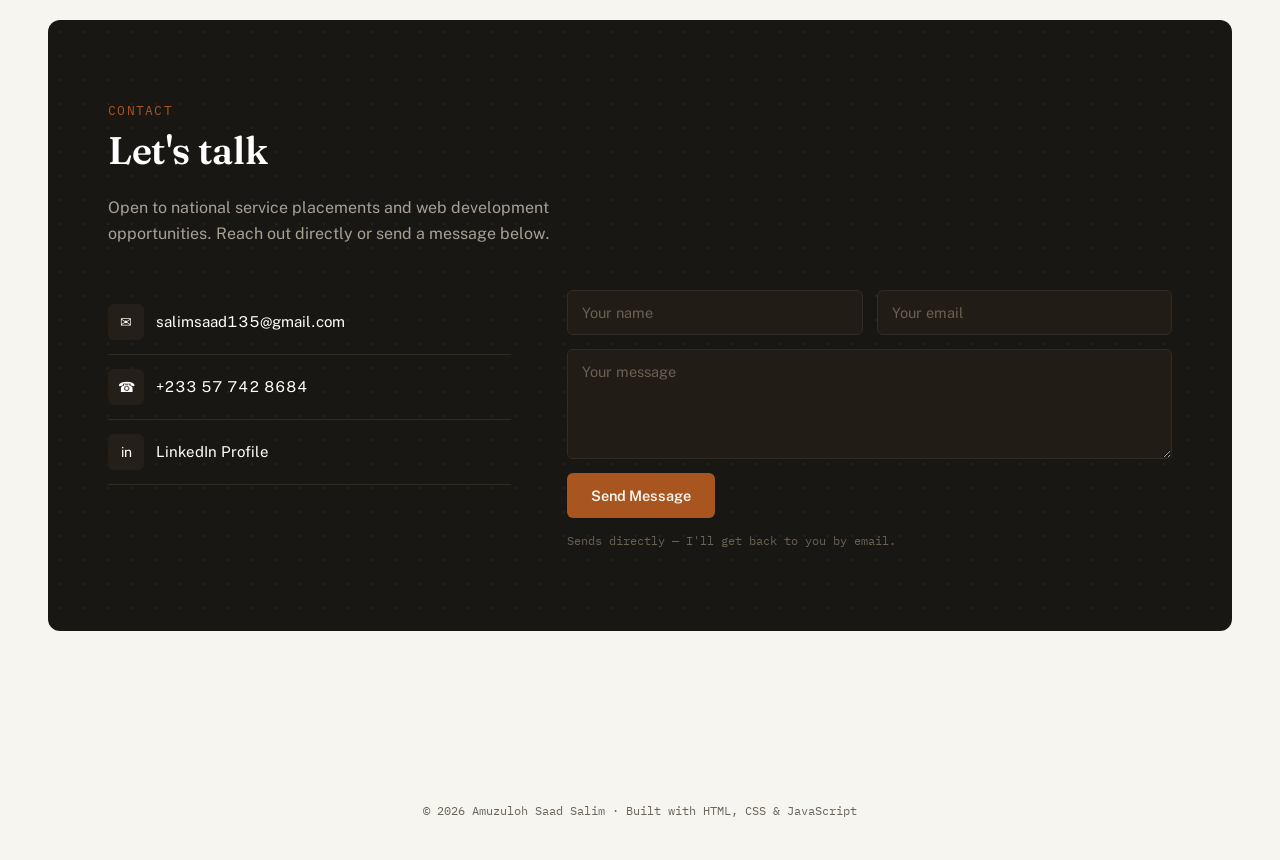
==== commit 8675d603: "Add Lauretta, Solomon and Nancy's e-portfolios as Cases 07-09 Co-Authored-By: Claude Opus 5.5 <norep" ====
--- a/index.html
+++ b/index.html
@@ -236,7 +236,7 @@
           <div class="work-teaser-body">
             <span class="case-tag"><b>Case 04</b> · Paid Client Project</span>
             <h4>Teaching E-Portfolio</h4>
-            <p>A responsive seven-page e-portfolio for a University of Ghana student teacher, built from her scanned and handwritten material. It led to two more paid clients (Cases 05 and 06).</p>
+            <p>A responsive seven-page e-portfolio for a University of Ghana student teacher, built from her scanned and handwritten material. It led to five more paid clients (Cases 05–09).</p>
             <span class="work-teaser-link">View Case Study →</span>
           </div>
         </a>
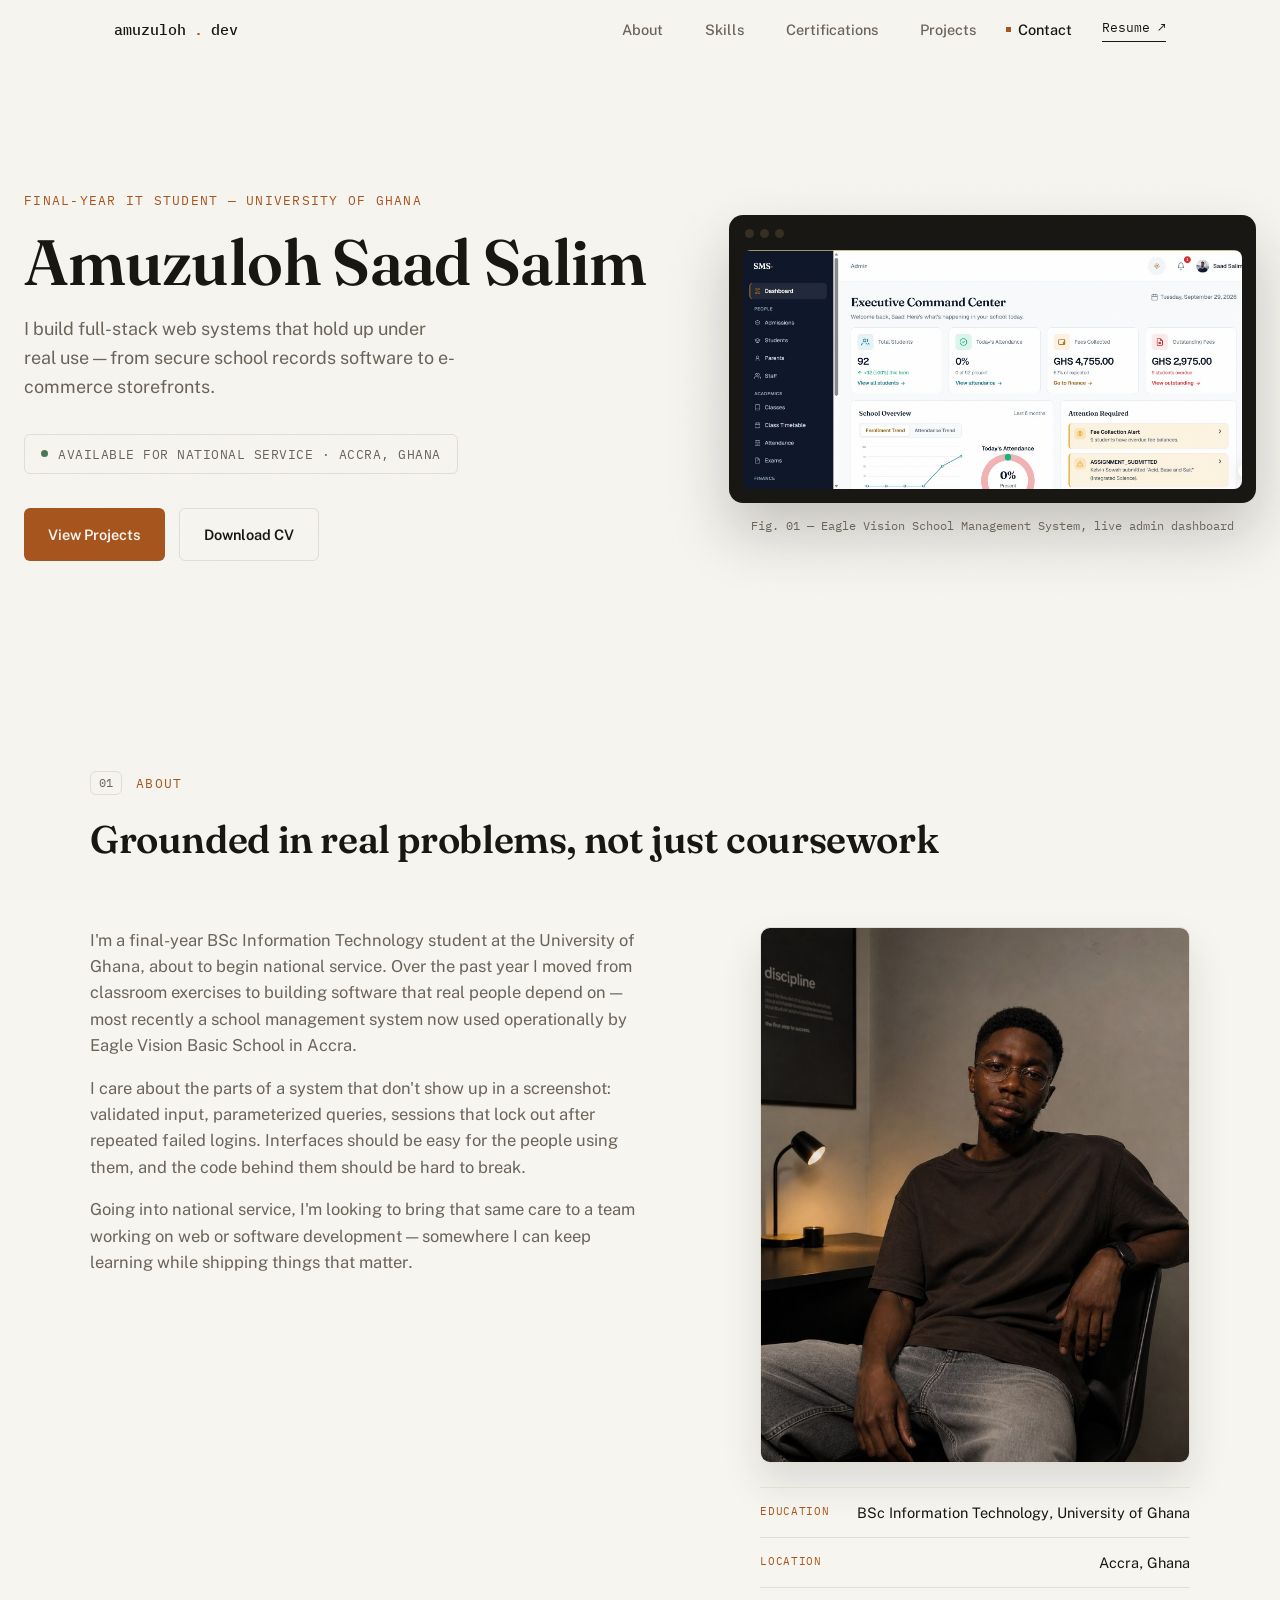
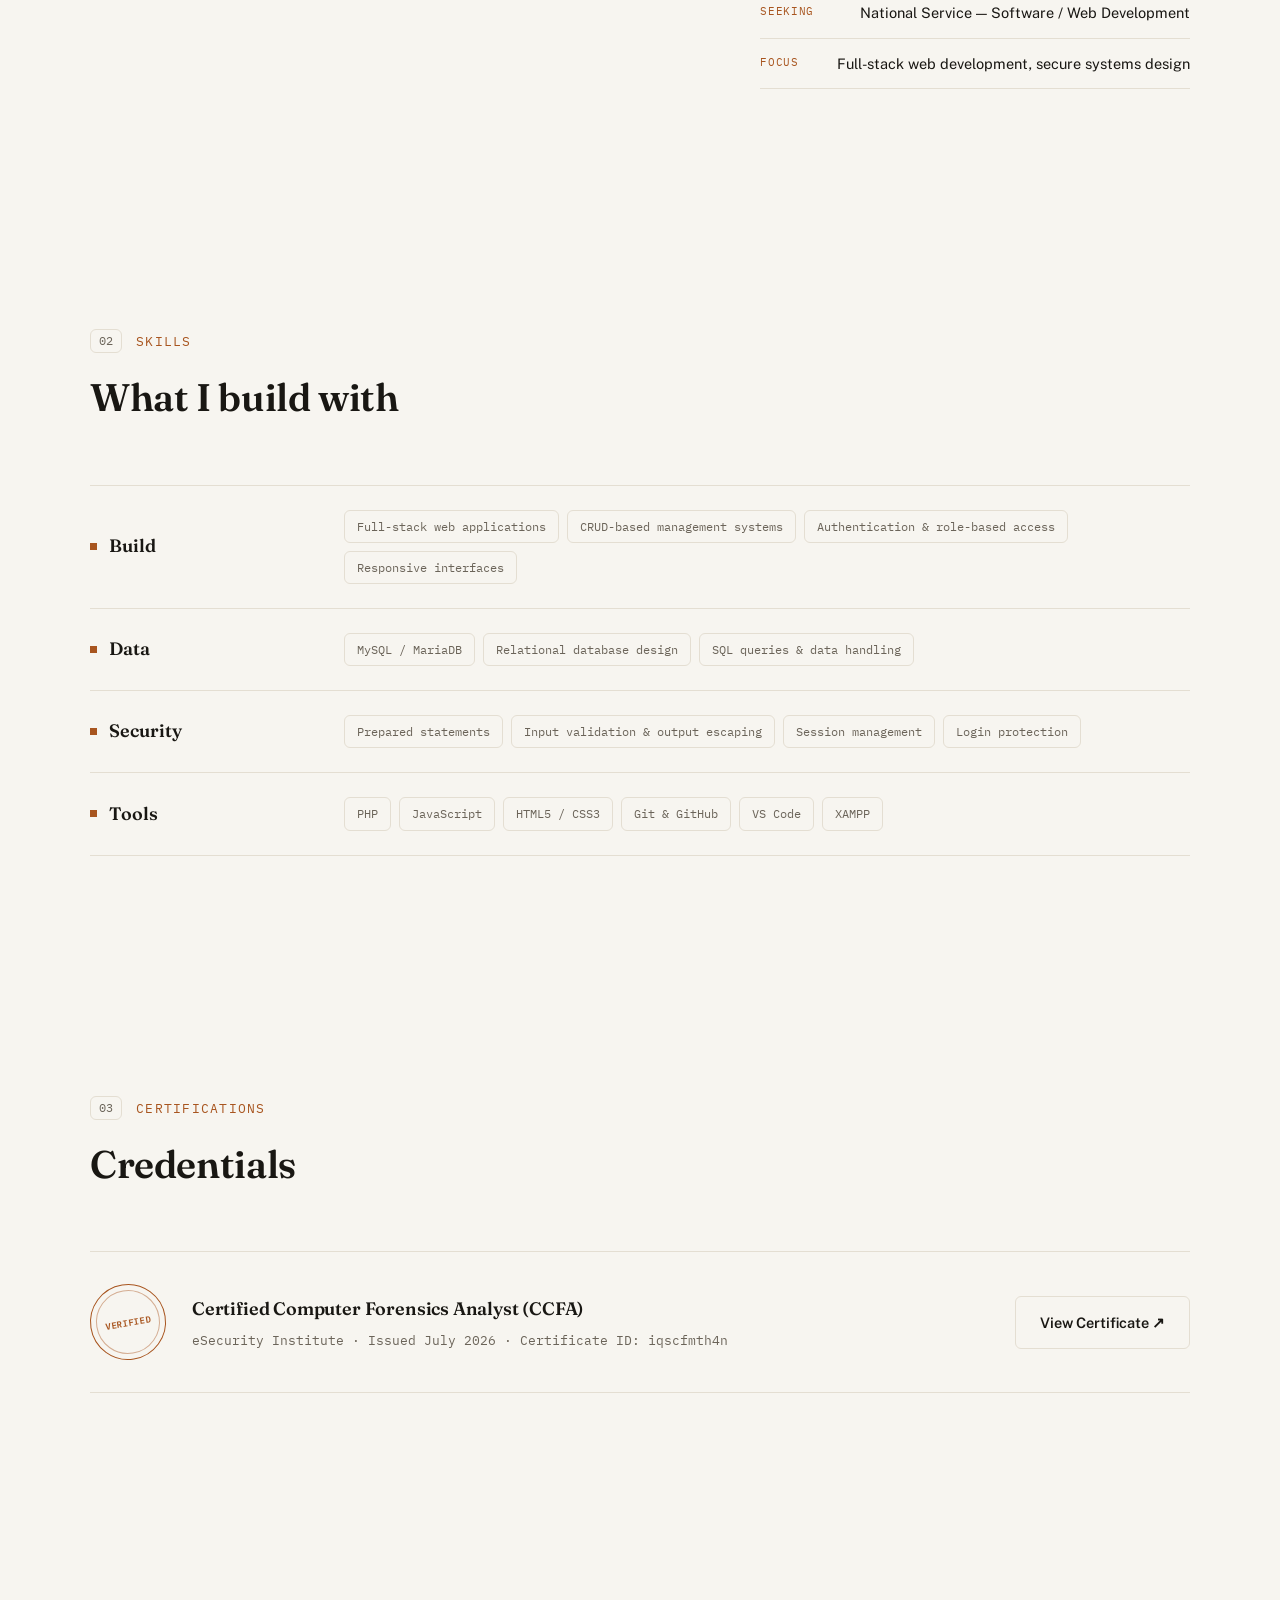
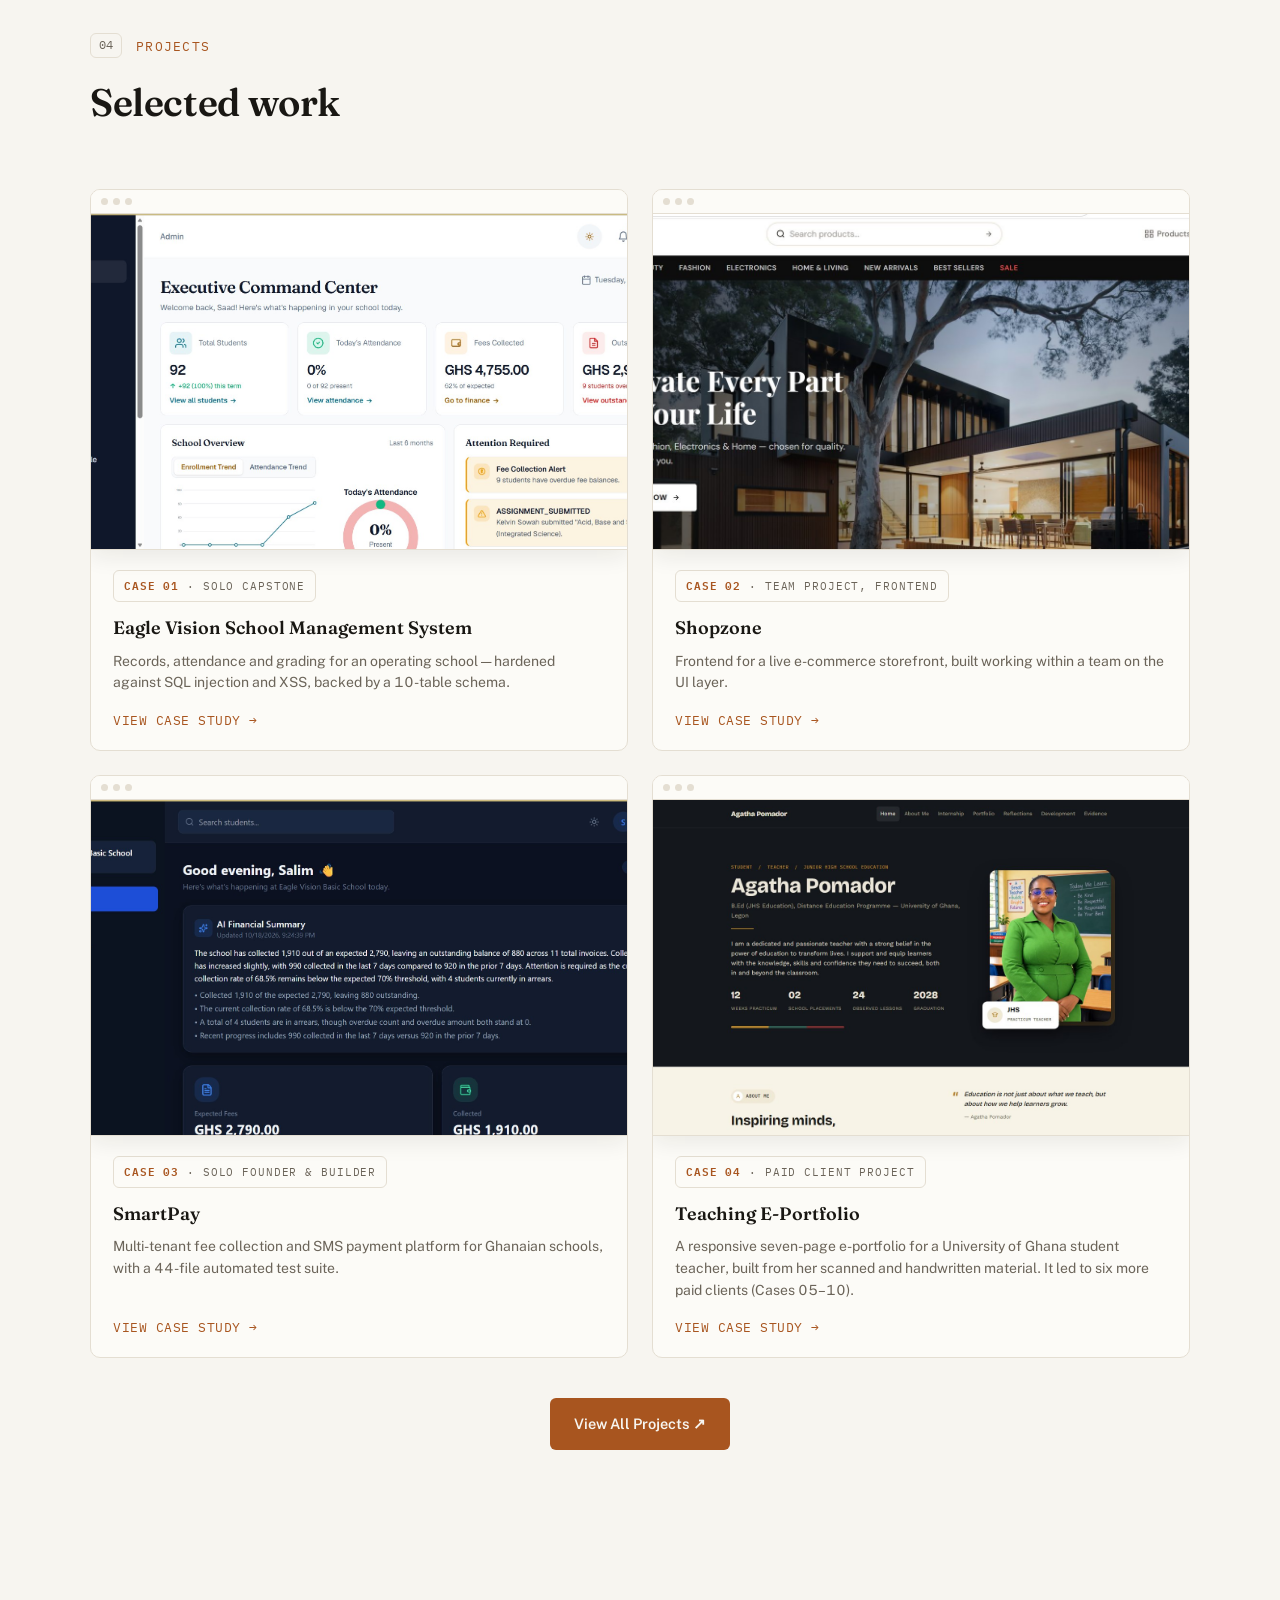
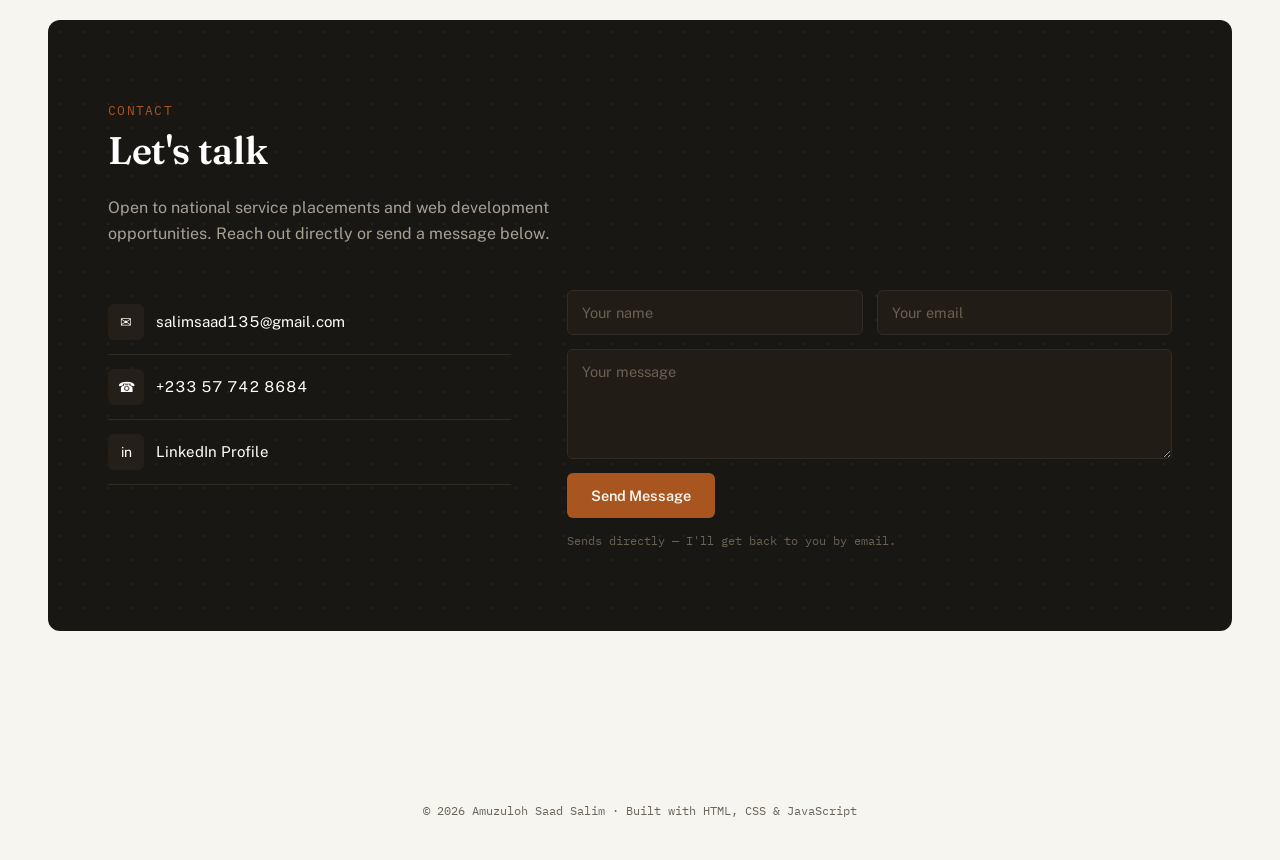
==== commit 2399b698: "Add Jemimah Martei-Korley's Google Sites rescue as Case 10 Co-Authored-By: Claude Opus 5.5 <noreply@" ====
--- a/index.html
+++ b/index.html
@@ -236,7 +236,7 @@
           <div class="work-teaser-body">
             <span class="case-tag"><b>Case 04</b> · Paid Client Project</span>
             <h4>Teaching E-Portfolio</h4>
-            <p>A responsive seven-page e-portfolio for a University of Ghana student teacher, built from her scanned and handwritten material. It led to five more paid clients (Cases 05–09).</p>
+            <p>A responsive seven-page e-portfolio for a University of Ghana student teacher, built from her scanned and handwritten material. It led to six more paid clients (Cases 05–10).</p>
             <span class="work-teaser-link">View Case Study →</span>
           </div>
         </a>
